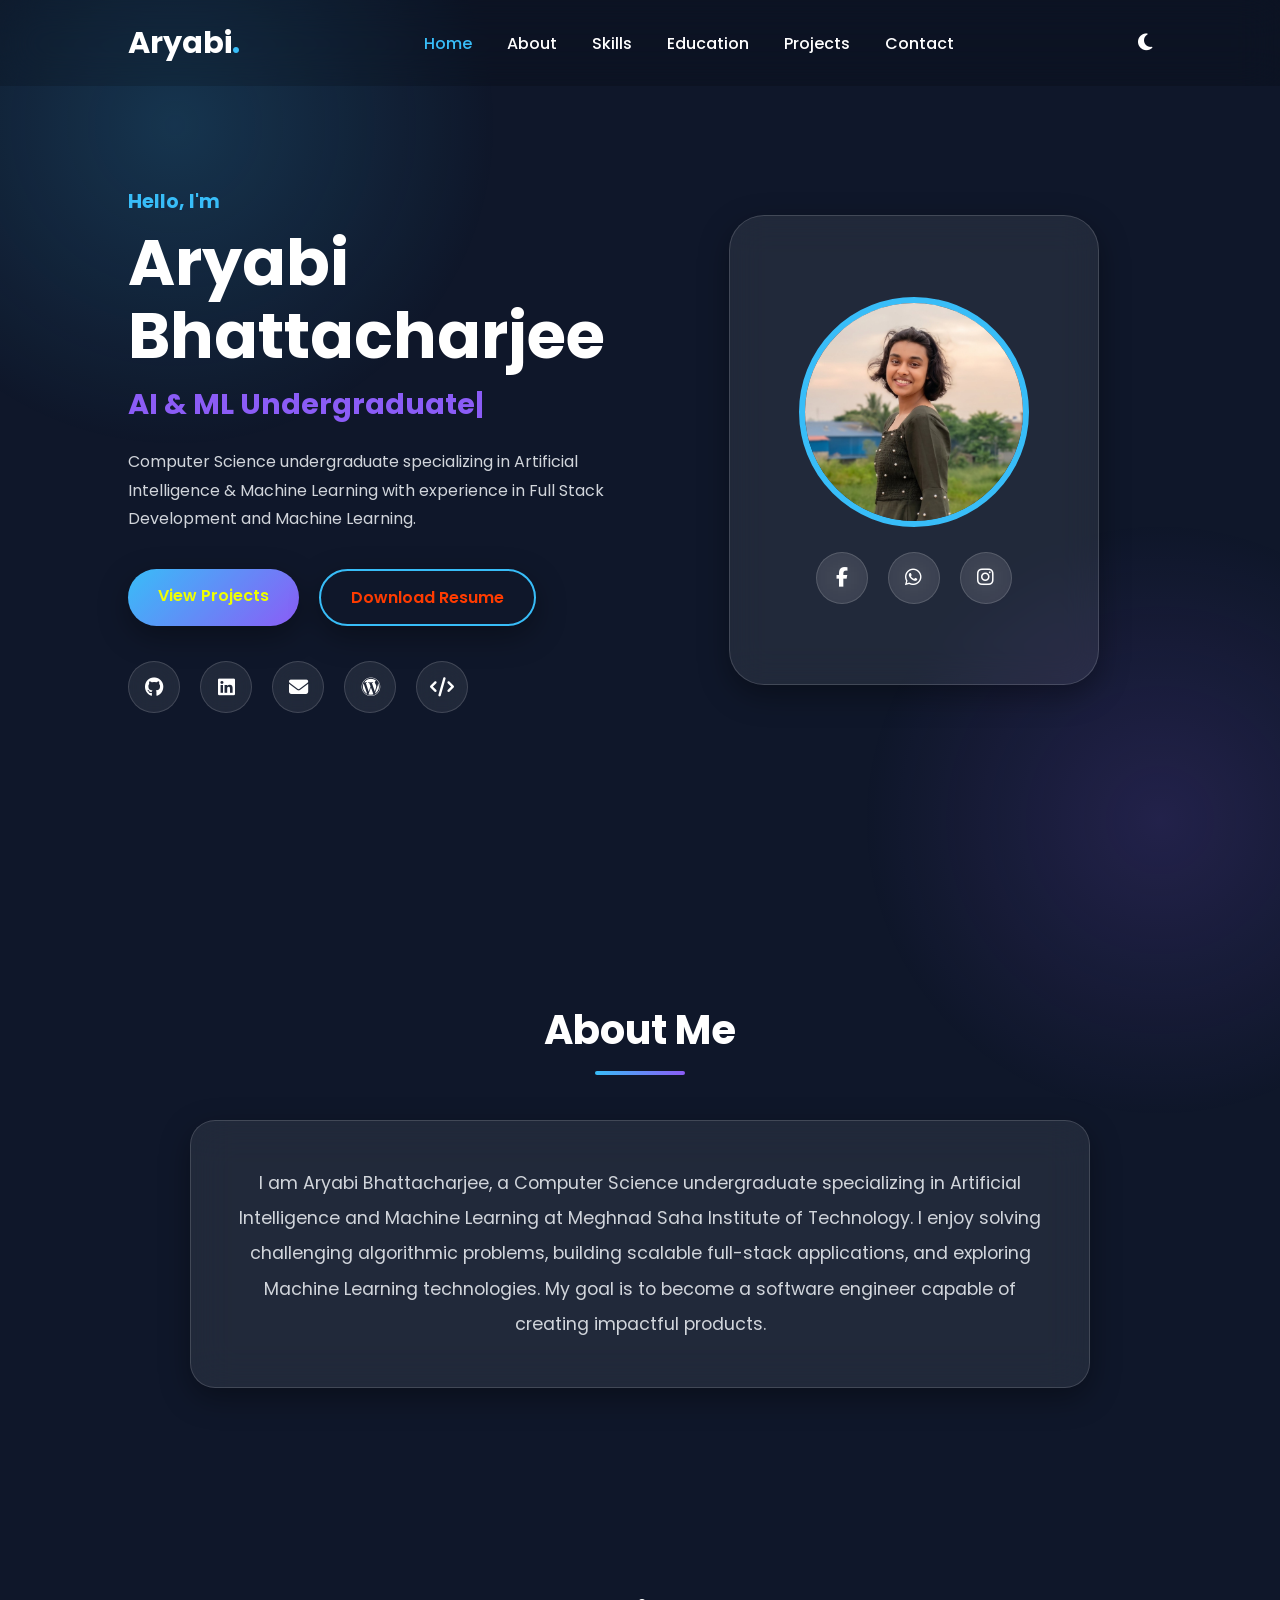
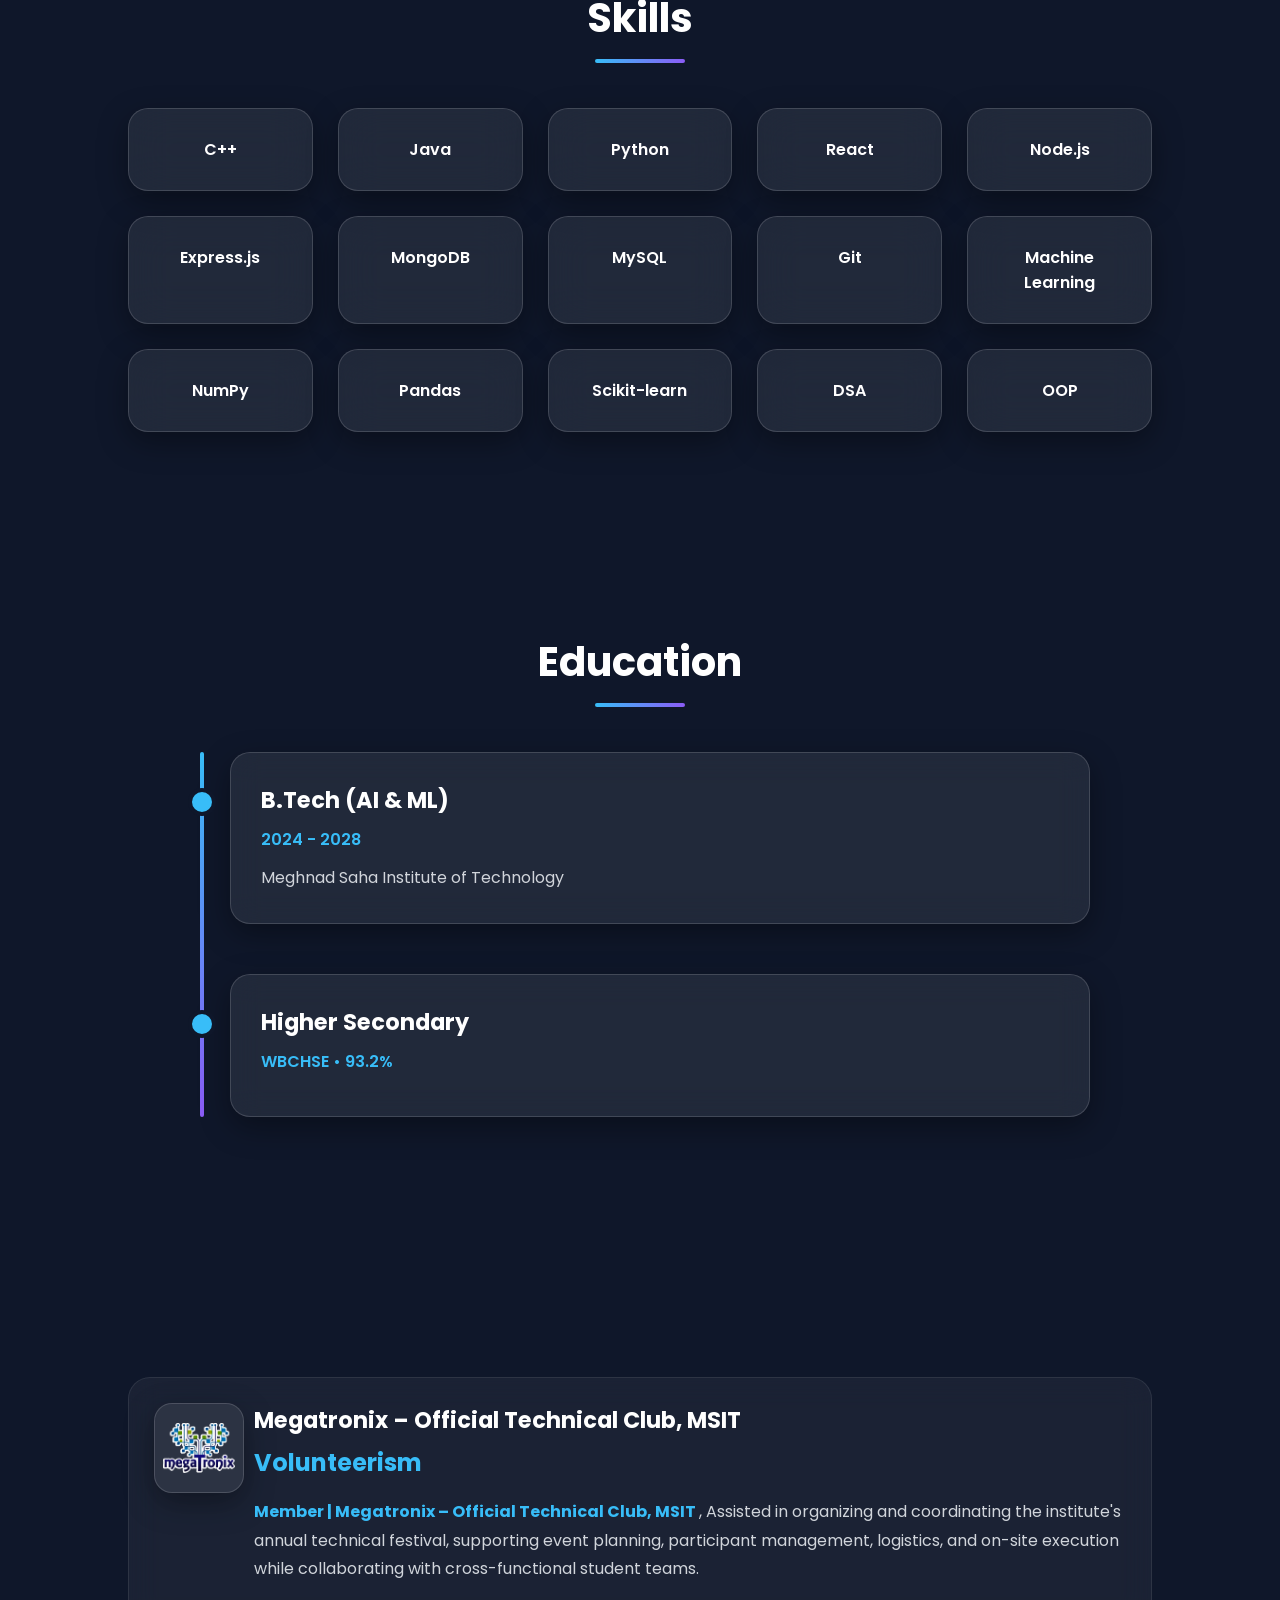
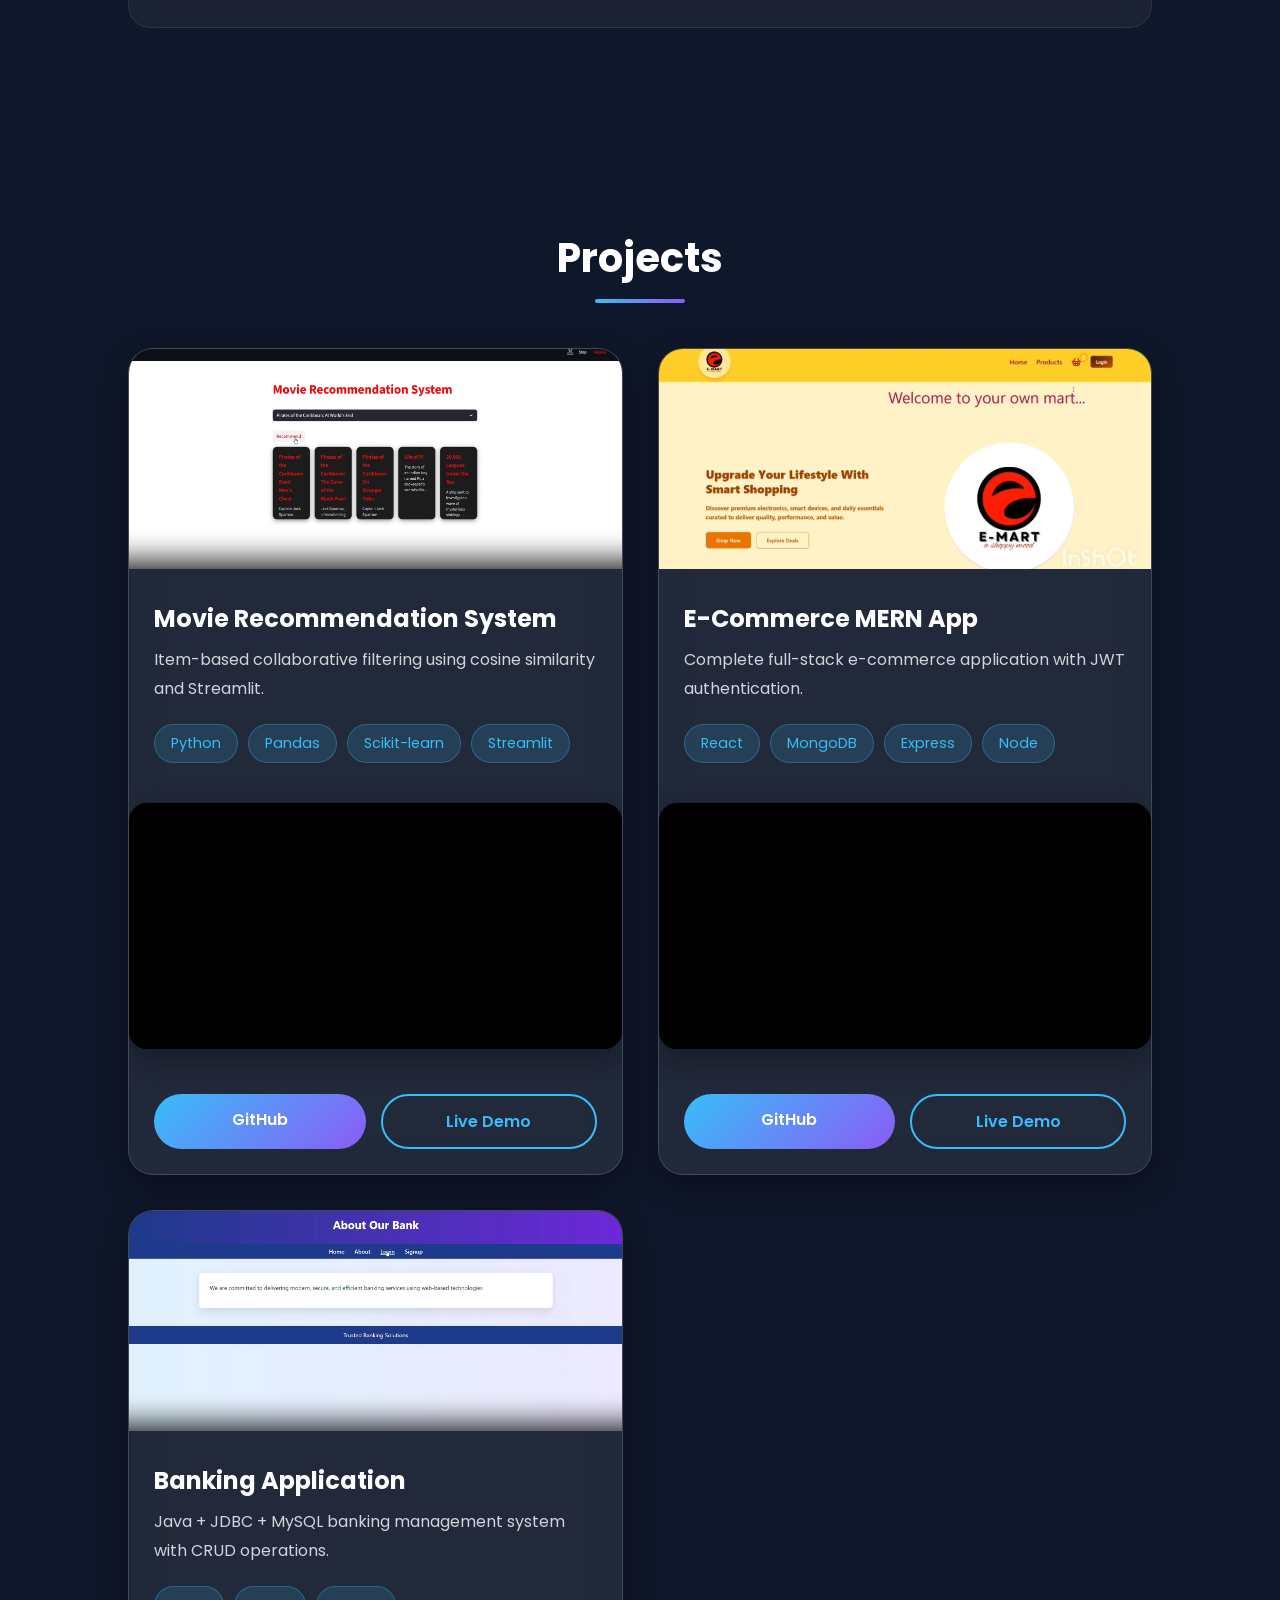
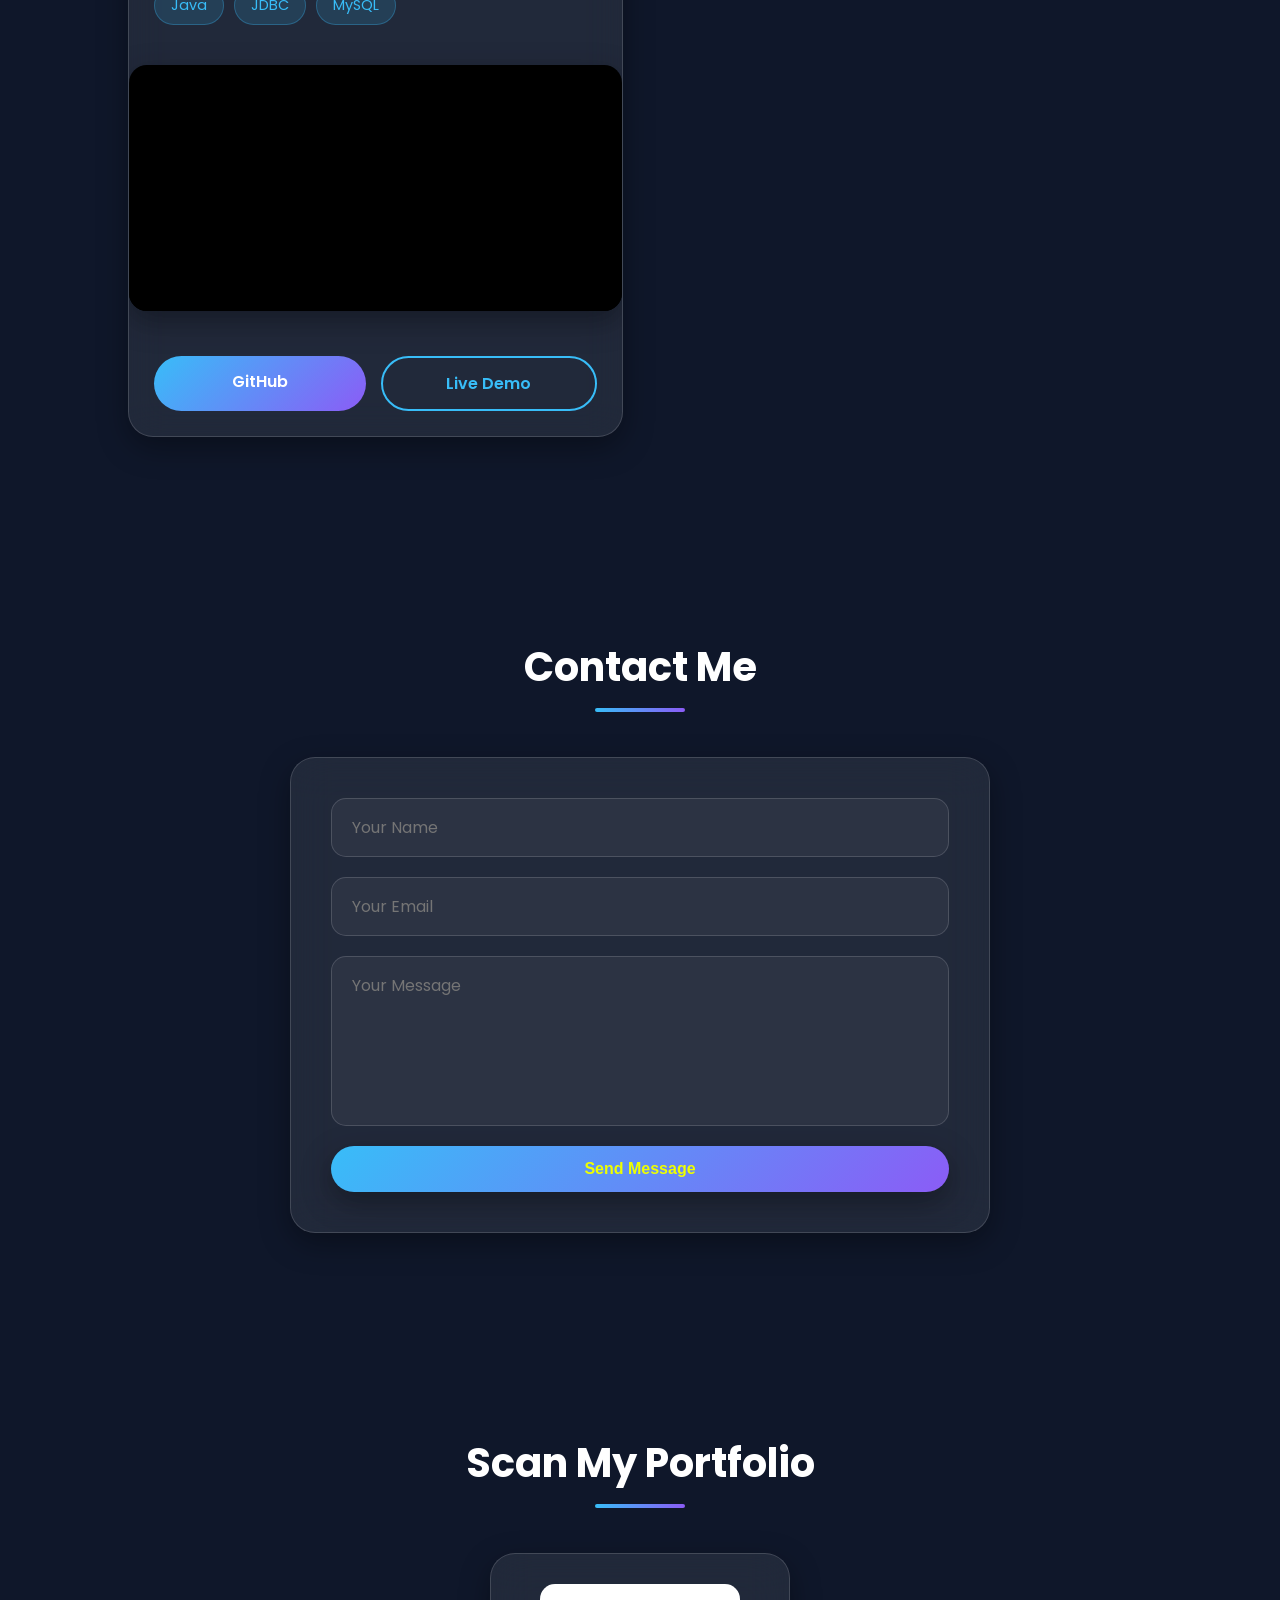
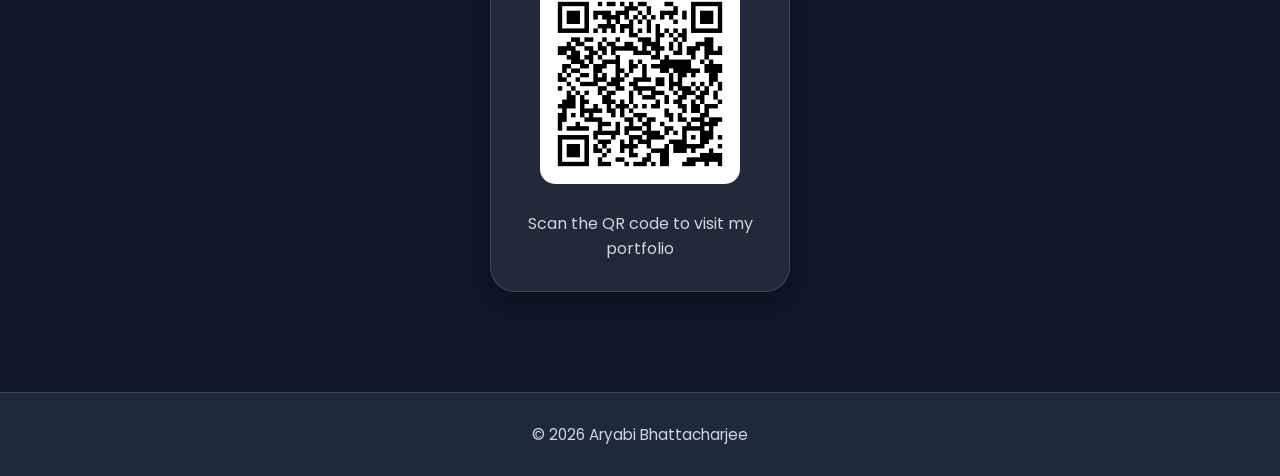
==== Portfolio/index.html @ 21159c6c "updation" ====
<!DOCTYPE html>
<html lang="en">

<head>
    <meta charset="UTF-8">
    <meta name="viewport" content="width=device-width, initial-scale=1.0">
    <title>Aryabi Bhattacharjee | Portfolio</title>

    <!-- CSS -->
    <link rel="stylesheet" href="style.css">

    <!-- Font Awesome -->
    <link rel="stylesheet"
        href="https://cdnjs.cloudflare.com/ajax/libs/font-awesome/6.5.2/css/all.min.css">

    <!-- Google Font -->
    <link href="https://fonts.googleapis.com/css2?family=Poppins:wght@300;400;500;600;700&display=swap"
        rel="stylesheet">
</head>

<body>

    <!-- Scroll Progress -->
    <div id="progress-bar"></div>

    <!-- Scroll To Top -->
    <button id="scrollTop">
        <i class="fa-solid fa-arrow-up"></i>
    </button>

    <!-- ================= NAVBAR ================= -->

    <header>

        <div class="logo">
            Aryabi<span>.</span>
        </div>

        <nav>

            <ul id="menu">

                <li><a href="#home">Home</a></li>

                <li><a href="#about">About</a></li>

                <li><a href="#skills">Skills</a></li>

                <li><a href="#education">Education</a></li>

                <li><a href="#projects">Projects</a></li>

                <li><a href="#contact">Contact</a></li>

            </ul>

        </nav>

        <div class="nav-icons">

            <button id="theme-toggle">
                <i class="fa-solid fa-moon"></i>
            </button>

            <div id="menu-btn">
                <i class="fa-solid fa-bars"></i>
            </div>

        </div>

    </header>

    <!-- ================= HERO ================= -->

    <section class="hero" id="home">

        <div class="hero-left">

            <h3>Hello, I'm</h3>

            <h1>Aryabi Bhattacharjee</h1>

            <h2>
                <span id="typing"></span>
            </h2>

            <p>

                Computer Science undergraduate specializing in
                Artificial Intelligence & Machine Learning with
                experience in Full Stack Development and Machine
                Learning.

            </p>

            <div class="hero-buttons">

                <a href="#projects" class="btn">
                    View Projects
                </a>

                <a href="assets/resume.pdf"
                    class="btn secondary"
                    target="_blank">

                    Download Resume

                </a>

            </div>

            <div class="socials">

                <a href="https://github.com/Aryabi-5002" target="_blank">
                    <i class="fab fa-github"></i>
                </a>

                <a href="https://www.linkedin.com/in/aryabi-bhattacharjee-77b004324/"
                    target="_blank">

                    <i class="fab fa-linkedin"></i>

                </a>

                <a href="mailto:aryabibhattacharjee@gmail.com">

                    <i class="fa-solid fa-envelope"></i>

                </a>
 <a href="https://sobdokolpodroom.wordpress.com/">

                    <i class="fab fa-wordpress"></i>

                </a>
 <a href="https://leetcode.com/u/aryabibhattacharjee1/">

                   <i class="fa-solid fa-code"></i>

                </a>

            </div>

        </div>

        <div class="hero-right">

            <div class="profile-card">

                <img src="assets/profile-placeholder.jpeg"
                    alt="Profile">

                <div class="socials">
                    <a href="https://www.facebook.com/profile.php?id=61581058088003" target="_blank">
    <i class="fa-brands fa-facebook-f"></i>
</a>

<a href="https://wa.me/919332415034" target="_blank">
    <i class="fa-brands fa-whatsapp"></i>
</a>

<a href="https://www.instagram.com/aryabi_512?igsh=MTlxOGluYzAwem1ndw==" target="_blank">
    <i class="fa-brands fa-instagram"></i>
</a></div>

            </div>

        </div>

    </section>

    <!-- ================= ABOUT ================= -->

    <section id="about" class="about">

        <h2 class="section-title">
            About Me
        </h2>

        <div class="about-container">

            <p>

                I am Aryabi Bhattacharjee, a Computer Science
                undergraduate specializing in Artificial Intelligence
                and Machine Learning at Meghnad Saha Institute of
                Technology.

                I enjoy solving challenging algorithmic problems,
                building scalable full-stack applications,
                and exploring Machine Learning technologies.

                My goal is to become a software engineer
                capable of creating impactful products.

            </p>

        </div>

    </section>

    <!-- ================= SKILLS ================= -->

    <section id="skills">

        <h2 class="section-title">
            Skills
        </h2>

        <div class="skills-grid">

            <div class="skill-card">C++</div>

            <div class="skill-card">Java</div>

            <div class="skill-card">Python</div>

            <div class="skill-card">React</div>

            <div class="skill-card">Node.js</div>

            <div class="skill-card">Express.js</div>

            <div class="skill-card">MongoDB</div>

            <div class="skill-card">MySQL</div>

            <div class="skill-card">Git</div>

            <div class="skill-card">Machine Learning</div>

            <div class="skill-card">NumPy</div>

            <div class="skill-card">Pandas</div>

            <div class="skill-card">Scikit-learn</div>

            <div class="skill-card">DSA</div>

            <div class="skill-card">OOP</div>

        </div>

    </section>

    <!-- ================= EDUCATION ================= -->

    <section id="education">

        <h2 class="section-title">
            Education
        </h2>

        <div class="timeline">

            <div class="timeline-item">

                <h3>B.Tech (AI & ML)</h3>

                <span>2024 - 2028</span>

                <p>
                    Meghnad Saha Institute of Technology
                </p>

            </div>

            <div class="timeline-item">

                <h3>Higher Secondary</h3>

                <span>WBCHSE • 93.2%</span>

            </div>
<!-- Volunteer Experience -->

        </div>

    </section>

    
<section id="volunteer" class="volunteer section">

    <div class="container">


        <div class="volunteer-card">

            <div class="volunteer-logo">

                <img src="assets/megaLogo.png"
                     alt="Megatronix Logo">

            </div>

            <div class="volunteer-content">

                <h3>Megatronix – Official Technical Club, MSIT</h3>

                <span class="volunteer-role">

                    <h1>Volunteerism</h1>

                </span>

                <p>

                    <strong>Member | Megatronix – Official Technical Club, MSIT
</strong>, Assisted in organizing and coordinating the institute's annual technical festival, supporting event planning, participant management, logistics, and on-site execution while collaborating with cross-functional student teams.

                </p>

            </div>

        </div>

    </div>

</section>

    <!-- ================= PROJECTS ================= -->

    <section id="projects">

        <h2 class="section-title">
            Projects
        </h2>

        <div class="project-grid">

            <!-- Project 1 -->

            <div class="project-card">

                <img src="assets/project-placeholder-1.png">

                <h3>Movie Recommendation System</h3>

                <p>

                    Item-based collaborative filtering using
                    cosine similarity and Streamlit.

                </p>

                <div class="tech">

                    <span>Python</span>

                    <span>Pandas</span>

                    <span>Scikit-learn</span>

                    <span>Streamlit</span>

                </div>


                    <div class="video-container">
    <video controls preload="metadata" poster="assets/project-placeholder.png">
        <source src="assets\videos\Movie_Recommender.mp4" type="video/mp4">
        Your browser does not support the video tag.
    </video>
</div>

                

                <div class="project-buttons">

                    <a href="https://github.com/Aryabi-5002/Movie_recommendation-">GitHub</a>

                    <a href="https://drive.google.com/file/d/1I____KD906kRI66AQOKppJEFUz4iQSQY/view?usp=sharing">Live Demo</a>

                </div>

            </div>

            <!-- Project 2 -->

            <div class="project-card">

                <img src="assets/project-placeholder-2.png">

                <h3>E-Commerce MERN App</h3>

                <p>

                    Complete full-stack e-commerce application
                    with JWT authentication.

                </p>

                <div class="tech">

                    <span>React</span>

                    <span>MongoDB</span>

                    <span>Express</span>

                    <span>Node</span>

                </div>
 <div class="video-container">
    <video controls preload="metadata" poster="assets/project-placeholder.png">
        <source src="assets\videos\e-mart.mp4" type="video/mp4">
        Your browser does not support the video tag.
    </video>
</div>
                <div class="project-buttons">

                    <a href="https://github.com/Aryabi-5002/E-MART">GitHub</a>

                    <a href="https://drive.google.com/file/d/1Tu6Qx23-g2RvmIAJ4wsaYIQiEh5C4FPp/view">Live Demo</a>

                </div>

            </div>

            <!-- Project 3 -->

            <div class="project-card">

                <img src="assets/project-placeholder-3.png">

                <h3>Banking Application</h3>

                <p>

                    Java + JDBC + MySQL banking management
                    system with CRUD operations.

                </p>

                <div class="tech">

                    <span>Java</span>

                    <span>JDBC</span>

                    <span>MySQL</span>

                </div>
 <div class="video-container">
    <video controls preload="metadata" poster="assets/project-placeholder.png">
        <source src="assets\videos\Banking_website.mp4" type="video/mp4">
        Your browser does not support the video tag.
    </video>
</div>

                <div class="project-buttons">

                    <a href="https://github.com/Aryabi-5002/Dummy_Banking_Website">GitHub</a>

                    <a href="https://drive.google.com/file/d/1zyQPfbp4BsXo8uzVUJZW-REzCnEPWdht/view">Live Demo</a>

                </div>

            </div>

        </div>

    </section>

    <!-- ================= CONTACT ================= -->

    <section id="contact">

        <h2 class="section-title">
            Contact Me
        </h2>

        <form>

            <input type="text" placeholder="Your Name">

            <input type="email" placeholder="Your Email">

            <textarea placeholder="Your Message"></textarea>

            <button type="submit" class="btn">

                Send Message

            </button>

        </form>

    </section>
    <!-- ================= QR CODE ================= -->

<section id="qrcode">

    <h2 class="section-title">
        Scan My Portfolio
    </h2>

    <div class="qr-container">

        <img src="assets/portfolio-qrcode.png"
             alt="Portfolio QR Code">

        <p>
            Scan the QR code to visit my portfolio
        </p>

    </div>

</section>

    <!-- ================= FOOTER ================= -->

    <footer>

        <p>

            © 2026 Aryabi Bhattacharjee

        </p>

    </footer>

    <script src="script.js"></script>

</body>

</html>
---- Portfolio/style.css ----
/* ==========================================
   GOOGLE FONT
========================================== */

@import url('https://fonts.googleapis.com/css2?family=Poppins:wght@300;400;500;600;700;800&display=swap');

/* ==========================================
   CSS VARIABLES
========================================== */

:root {

    --bg-color: #0f172a;
    --secondary-bg: #1e293b;
    --card-bg: rgba(255,255,255,0.08);

    --primary: #38bdf8;
    --secondary: #8b5cf6;

    --white: #ffffff;
    --text: #d1d5db;
    --border: rgba(255,255,255,.15);

    --shadow:
        0 10px 30px rgba(0,0,0,.35);

    --transition: .35s ease;

}

body.light{

    --bg-color:#f8fafc;
    --secondary-bg:#ffffff;
    --card-bg:#ffffff;

    --primary:#2563eb;
    --secondary:#7c3aed;

    --white:#111827;
    --text:#4b5563;

    --border:#e5e7eb;

}

/* ==========================================
   RESET
========================================== */

*{

    margin:0;
    padding:0;
    box-sizing:border-box;

}

html{

    scroll-behavior:smooth;

}

body{

    font-family:'Poppins',sans-serif;

    background:var(--bg-color);

    color:var(--white);

    overflow-x:hidden;

    transition:.4s;

}

/* ==========================================
   BACKGROUND
========================================== */

body::before{

    content:"";

    position:fixed;

    width:650px;
    height:650px;

    background:
    radial-gradient(circle,
    rgba(56,189,248,.18),
    transparent 70%);

    top:-200px;
    left:-150px;

    z-index:-3;

}

body::after{

    content:"";

    position:fixed;

    width:600px;
    height:600px;

    background:
    radial-gradient(circle,
    rgba(139,92,246,.16),
    transparent 70%);

    bottom:-220px;
    right:-180px;

    z-index:-3;

}

/* ==========================================
   SCROLLBAR
========================================== */

::-webkit-scrollbar{

    width:8px;

}

::-webkit-scrollbar-thumb{

    background:var(--primary);

    border-radius:20px;

}

::-webkit-scrollbar-track{

    background:var(--secondary-bg);

}

/* ==========================================
   PROGRESS BAR
========================================== */

#progress-bar{

    position:fixed;

    top:0;
    left:0;

    width:0%;

    height:5px;

    background:
    linear-gradient(
    90deg,
    var(--primary),
    var(--secondary));

    z-index:9999;

}

/* ==========================================
   REUSABLE
========================================== */

section{

    width:100%;

    padding:100px 10%;

}

.section-title{

    text-align:center;

    font-size:2.5rem;

    margin-bottom:60px;

    position:relative;

}

.section-title::after{

    content:"";

    width:90px;
    height:4px;

    border-radius:20px;

    background:linear-gradient(
    90deg,
    var(--primary),
    var(--secondary));

    position:absolute;

    left:50%;
    bottom:-15px;

    transform:translateX(-50%);

}

/* ==========================================
   BUTTONS
========================================== */

.btn{

    display:inline-block;

    padding:14px 30px;

    border-radius:40px;

    text-decoration:none;

    font-weight:600;

    color:hsl(64, 100%, 50%);

    background:
    linear-gradient(
    135deg,
    var(--primary),
    var(--secondary));

    transition:var(--transition);

    box-shadow:var(--shadow);

}

.btn:hover{

    transform:translateY(-5px);

}

.btn.secondary{

    background:transparent;
    color:hsl(14, 100%, 50%);

    border:2px solid var(--primary);

}

/* ==========================================
   HEADER
========================================== */

header{

    position:fixed;

    top:0;
    left:0;

    width:100%;

    padding:20px 10%;

    display:flex;

    justify-content:space-between;

    align-items:center;

    backdrop-filter:blur(20px);

    background:rgba(0,0,0,.15);

    z-index:1000;

}

.logo{

    font-size:1.9rem;

    font-weight:700;

}

.logo span{

    color:var(--primary);

}

nav ul{

    display:flex;

    gap:35px;

    list-style:none;

}

nav ul li a{

    text-decoration:none;

    color:var(--white);

    font-weight:500;

    transition:.3s;

}

nav ul li a:hover{

    color:var(--primary);

}

.nav-icons{

    display:flex;

    align-items:center;

    gap:20px;

}

#theme-toggle{

    background:none;

    border:none;

    color:var(--white);

    font-size:1.2rem;

    cursor:pointer;

}

#menu-btn{

    display:none;

    font-size:1.5rem;

    cursor:pointer;

}

/* ==========================================
   HERO
========================================== */

.hero{

    min-height:100vh;

    display:grid;

    grid-template-columns:1fr 1fr;

    align-items:center;

    gap:70px;

}

.hero-left h3{

    color:var(--primary);

    font-size:1.2rem;

    margin-bottom:10px;

}

.hero-left h1{

    font-size:4rem;

    line-height:1.15;

    margin-bottom:10px;

}

.hero-left h2{

    font-size:1.8rem;

    color:var(--secondary);

    min-height:45px;

    margin-bottom:20px;

}

.hero-left p{

    color:var(--text);

    line-height:1.8;

    max-width:600px;

    margin-bottom:35px;

}

/* ==========================================
   HERO BUTTONS
========================================== */

.hero-buttons{

    display:flex;

    gap:20px;

    flex-wrap:wrap;

    margin-bottom:35px;

}

/* ==========================================
   SOCIAL ICONS
========================================== */

.socials{

    display:flex;

    gap:20px;

}

.socials a{

    width:52px;
    height:52px;

    border-radius:50%;

    display:flex;

    justify-content:center;

    align-items:center;

    text-decoration:none;

    color:var(--white);

    background:var(--card-bg);

    border:1px solid var(--border);

    transition:var(--transition);

    backdrop-filter:blur(15px);

    font-size:1.2rem;

}

.socials a:hover{

    transform:translateY(-8px);

    background:linear-gradient(
    135deg,
    var(--primary),
    var(--secondary));

}

/* ==========================================
   PROFILE CARD
========================================== */

.hero-right{

    display:flex;

    justify-content:center;

}

.profile-card{

    width:370px;

    height:470px;

    border-radius:35px;

    background:var(--card-bg);

    border:1px solid var(--border);

    backdrop-filter:blur(18px);

    box-shadow:var(--shadow);

    display:flex;

    flex-direction:column;

    justify-content:center;

    align-items:center;

    transition:.4s;

}

.profile-card:hover{

    transform:translateY(-10px);

}

.profile-card img{

    width:230px;

    height:230px;

    object-fit:cover;

    border-radius:50%;

    border:6px solid var(--primary);

    margin-bottom:25px;

}

.profile-card p{

    color:var(--text);

    font-size:1rem;

    letter-spacing:2px;

}

/* ==========================================
   TYPING CURSOR
========================================== */

#typing::after{

    content:"|";

    animation:blink .7s infinite;

}

@keyframes blink{

    50%{

        opacity:0;

    }

}
/* ==========================================
   ABOUT SECTION
========================================== */

.about-container{

    max-width:900px;

    margin:auto;

    text-align:center;

    padding:45px;

    border-radius:25px;

    background:var(--card-bg);

    border:1px solid var(--border);

    backdrop-filter:blur(20px);

    box-shadow:var(--shadow);

}

.about-container p{

    font-size:1.1rem;

    line-height:2;

    color:var(--text);

}

/* ==========================================
   SKILLS SECTION
========================================== */

.skills-grid{

    display:grid;

    grid-template-columns:repeat(auto-fit,minmax(170px,1fr));

    gap:25px;

}

.skill-card{

    padding:28px 20px;

    text-align:center;

    border-radius:20px;

    background:var(--card-bg);

    border:1px solid var(--border);

    backdrop-filter:blur(20px);

    box-shadow:var(--shadow);

    font-weight:600;

    cursor:pointer;

    transition:.35s;

    position:relative;

    overflow:hidden;

}

.skill-card::before{

    content:"";

    position:absolute;

    left:-100%;

    top:0;

    width:100%;

    height:100%;

    background:
    linear-gradient(
    90deg,
    transparent,
    rgba(255,255,255,.15),
    transparent);

    transition:.6s;

}

.skill-card:hover::before{

    left:100%;

}

.skill-card:hover{

    transform:translateY(-10px);

    border-color:var(--primary);

    color:var(--primary);

}

/* ==========================================
   EDUCATION SECTION
========================================== */

.timeline{

    max-width:900px;

    margin:auto;

    position:relative;

    padding-left:40px;

}

.timeline::before{

    content:"";

    position:absolute;

    left:10px;

    top:0;

    width:4px;

    height:100%;

    background:
    linear-gradient(
    var(--primary),
    var(--secondary));

    border-radius:20px;

}

.timeline-item{

    position:relative;

    margin-bottom:50px;

    padding:30px;

    background:var(--card-bg);

    border:1px solid var(--border);

    backdrop-filter:blur(15px);

    border-radius:20px;

    box-shadow:var(--shadow);

    transition:.35s;

}

.timeline-item:hover{

    transform:translateX(10px);

}

.timeline-item::before{

    content:"";

    position:absolute;

    left:-43px;

    top:35px;

    width:20px;

    height:20px;

    border-radius:50%;

    background:var(--primary);

    border:4px solid var(--bg-color);

}

.timeline-item h3{

    font-size:1.4rem;

    margin-bottom:10px;

}

.timeline-item span{

    display:inline-block;

    color:var(--primary);

    margin-bottom:12px;

    font-weight:600;

}

.timeline-item p{

    color:var(--text);

    line-height:1.8;

}

/* ==========================================
   PROJECT SECTION
========================================== */

.project-grid{

    display:grid;

    grid-template-columns:
    repeat(auto-fit,minmax(330px,1fr));

    gap:35px;

}

.project-card{

    background:var(--card-bg);

    border-radius:25px;

    overflow:hidden;

    border:1px solid var(--border);

    backdrop-filter:blur(18px);

    box-shadow:var(--shadow);

    transition:.4s;

}

.project-card:hover{

    transform:translateY(-12px);

}

.project-card img{

    width:100%;

    height:220px;

    object-fit:cover;

}

.project-card h3{

    padding:25px 25px 10px;

    font-size:1.5rem;

}

.project-card p{

    padding:0 25px;

    color:var(--text);

    line-height:1.8;

}

/* ==========================================
   TECH STACK TAGS
========================================== */

.tech{

    display:flex;

    flex-wrap:wrap;

    gap:10px;

    padding:20px 25px;

}

.tech span{

    padding:8px 16px;

    border-radius:50px;

    font-size:.9rem;

    background:
    rgba(56,189,248,.15);

    color:var(--primary);

    border:1px solid rgba(56,189,248,.3);

}

/* ==========================================
   DEMO VIDEO PLACEHOLDER
========================================== */

.video-placeholder{

    margin:0 25px;

    height:200px;

    border-radius:18px;

    border:2px dashed var(--primary);

    display:flex;

    justify-content:center;

    align-items:center;

    text-align:center;

    color:var(--text);

    font-size:1rem;

    background:
    rgba(255,255,255,.03);

    transition:.35s;

}

.video-placeholder:hover{

    background:
    rgba(56,189,248,.08);

    border-color:var(--secondary);

}

/* ==========================================
   PROJECT BUTTONS
========================================== */

.project-buttons{

    display:flex;

    justify-content:space-between;

    gap:15px;

    padding:25px;

}

.project-buttons a{

    flex:1;

    text-align:center;

    text-decoration:none;

    padding:13px;

    border-radius:50px;

    font-weight:600;

    transition:.35s;

}

.project-buttons a:first-child{

    background:
    linear-gradient(
    135deg,
    var(--primary),
    var(--secondary));

    color:#fff;

}

.project-buttons a:last-child{

    border:2px solid var(--primary);

    color:var(--primary);

}

.project-buttons a:hover{

    transform:translateY(-5px);

}

/* ==========================================
   PROJECT IMAGE HOVER
========================================== */

.project-card{

    position:relative;

}

.project-card img{

    transition:.5s;

}

.project-card:hover img{

    transform:scale(1.05);

}

/* ==========================================
   CARD GLOW EFFECT
========================================== */

.project-card::before,
.skill-card::after{

    content:"";

    position:absolute;

    inset:0;

    border-radius:inherit;

    opacity:0;

    transition:.4s;

    pointer-events:none;

    box-shadow:
    0 0 40px rgba(56,189,248,.18);

}

.project-card:hover::before,
.skill-card:hover::after{

    opacity:1;

}
/* ==========================================
   CONTACT SECTION
========================================== */

#contact form{

    max-width:700px;

    margin:auto;

    display:flex;

    flex-direction:column;

    gap:20px;

    padding:40px;

    background:var(--card-bg);

    border:1px solid var(--border);

    border-radius:25px;

    backdrop-filter:blur(20px);

    box-shadow:var(--shadow);

}


#contact input,
#contact textarea{

    width:100%;

    padding:16px 20px;

    border-radius:15px;

    border:1px solid var(--border);

    outline:none;

    background:
    rgba(255,255,255,.05);

    color:var(--white);

    font-family:'Poppins',sans-serif;

    font-size:1rem;

    transition:.3s;

}


#contact input:focus,
#contact textarea:focus{

    border-color:var(--primary);

    box-shadow:
    0 0 15px rgba(56,189,248,.3);

}


#contact textarea{

    height:170px;

    resize:none;

}


#contact button{

    border:none;

    cursor:pointer;

    font-size:1rem;

}



/* ==========================================
   FOOTER
========================================== */


footer{

    padding:30px 10%;

    text-align:center;

    background:var(--secondary-bg);

    color:var(--text);

    border-top:1px solid var(--border);

}


footer p{

    font-size:.95rem;

}



/* ==========================================
   SCROLL TO TOP BUTTON
========================================== */


#scrollTop{

    position:fixed;

    bottom:30px;

    right: 30px;

    width:50px;

    height:50px;

    border-radius:50%;
    display: flex;
    justify-content: center;
    align-items: center;

    

    border:none;

    background:
    linear-gradient(
    135deg,
    var(--primary),
    var(--secondary));

    color:white;

    cursor:pointer;

    font-size:1.2rem;

    display:none;

    z-index:555;

    transition:.35s;

}


#scrollTop:hover{

    transform:translateY(-8px);

}



/* ==========================================
   REVEAL ANIMATION
========================================== */


.reveal{

    opacity:0;

    transform:translateY(50px);

    transition:1s ease;

}


.reveal.active{

    opacity:1;

    transform:translateY(0);

}



/* ==========================================
   FLOATING PROFILE ANIMATION
========================================== */


.profile-card{

    animation:
    floating 4s ease-in-out infinite;

}


@keyframes floating{


    0%{

        transform:translateY(0);

    }


    50%{

        transform:translateY(-15px);

    }


    100%{

        transform:translateY(0);

    }

}



/* ==========================================
   BUTTON ANIMATION
========================================== */


.btn{

    position:relative;

    overflow:hidden;

}


.btn::before{

    content:"";

    position:absolute;

    top:0;

    left:-100%;

    width:100%;

    height:100%;

    background:
    linear-gradient(
    120deg,
    transparent,
    rgba(255,255,255,.35),
    transparent);

    transition:.5s;

}


.btn:hover::before{

    left:100%;

}



/* ==========================================
   MOBILE NAVIGATION
========================================== */


@media(max-width:900px){


    header{

        padding:20px 6%;

    }


    nav ul{


        position:absolute;

        top:80px;

        left:0;

        width:100%;

        background:var(--bg-color);

        flex-direction:column;

        align-items:center;

        padding:30px;

        gap:25px;

        transform:translateY(-200%);

        transition:.4s;

        border-bottom:1px solid var(--border);

    }


    nav ul.active{

        transform:translateY(0);

    }


    #menu-btn{

        display:block;

    }



    .hero{


        grid-template-columns:1fr;

        text-align:center;

        padding-top:140px;

    }


    .hero-left h1{

        font-size:3rem;

    }


    .hero-left p{

        margin:auto;

        margin-bottom:30px;

    }


    .hero-buttons{

        justify-content:center;

    }


    .socials{

        justify-content:center;

    }


    .hero-right{

        margin-top:30px;

    }


    .profile-card{

        width:320px;

        height:420px;

    }


}



/* ==========================================
   SMALL MOBILE DEVICES
========================================== */


@media(max-width:600px){


    section{

        padding:80px 6%;

    }


    .section-title{

        font-size:2rem;

    }


    .logo{

        font-size:1.5rem;

    }


    .hero-left h1{

        font-size:2.4rem;

    }


    .hero-left h2{

        font-size:1.3rem;

    }


    .btn{

        width:100%;

        text-align:center;

    }


    .hero-buttons{

        flex-direction:column;

    }


    .profile-card{

        width:280px;

        height:380px;

    }


    .profile-card img{

        width:180px;

        height:180px;

    }


    .skills-grid{

        grid-template-columns:1fr;

    }


    .project-grid{

        grid-template-columns:1fr;

    }


    .project-buttons{

        flex-direction:column;

    }


    .timeline{

        padding-left:30px;

    }


    #scrollTop{

        right:20px;

        bottom:20px;

    }

}



/* ==========================================
   LIGHT MODE FIXES
========================================== */


body.light header{

    background:
    rgba(255,255,255,.7);

}


body.light .skill-card,
body.light .project-card,
body.light .timeline-item,
body.light .about-container,
body.light #contact form{

    box-shadow:
    0 10px 30px rgba(0,0,0,.08);

}


body.light input,
body.light textarea{

    background:#f8fafc;

    color:#111827;

}



/* ==========================================
   SELECTION COLOR
========================================== */


::selection{

    background:var(--primary);

    color:white;

}



/* ==========================================
   LOADING SMOOTHNESS
========================================== */


img{

    user-select:none;

}


a{

    -webkit-tap-highlight-color:transparent;

}
/* ==========================================
   QR CODE SECTION
========================================== */

.qr-container{

    width:300px;

    margin:auto;

    padding:30px;

    text-align:center;

    background:var(--card-bg);

    border:1px solid var(--border);

    border-radius:25px;

    backdrop-filter:blur(20px);

    box-shadow:var(--shadow);

}


.qr-container img{

    width:200px;

    height:200px;

    border-radius:15px;

    margin-bottom:20px;

}


.qr-container p{

    color:var(--text);

    font-size:1rem;

}
.video-container{
    width:100%;
    margin:20px 0;
}

.video-container video{
    width:100%;
    border-radius:18px;
    display:block;
    box-shadow:var(--shadow);
    background:#000;
}


/* ==========================================
   END OF CSS
========================================== */
/*=========================
Volunteer Section
=========================*/

.volunteer-card{

    display:flex;

    align-items:flex-start;

    gap:10px;

    margin-top:10px;

    padding:25px;

    background:rgba(255,255,255,.05);

    border:1px solid rgba(255,255,255,.08);

    backdrop-filter:blur(15px);

    border-radius:22px;

    transition:.35s;

}

.volunteer-card:hover{

    transform:translateY(-8px);

    box-shadow:0 15px 35px rgba(0,0,0,.25);

}

.volunteer-logo{

    width:90px;
    height:90px;
    min-width:90px;

    display:flex;
    justify-content:center;
    align-items:center;

    border-radius:18px;

    background:var(--card-bg);

    border:1px solid var(--border);

    box-shadow:var(--shadow);

    transition:var(--transition);

    overflow:hidden;

}
.volunteer-logo img{

    width:72px;
    height:72px;

    object-fit:contain;

    transition:var(--transition);

}
.volunteer-card:hover .volunteer-logo{

    transform:scale(1.05);

}
.volunteer-content h3{

    color:var(--white);

    margin-bottom:8px;

    font-size:1.4rem;

    font-weight:700;

}
.volunteer-role{

    display:inline-block;

    color:var(--primary);

    font-weight:600;

    margin-bottom:18px;

}

.volunteer-content p{

    color:var(--text);

    line-height:1.8;

    margin-bottom:18px;

}
.volunteer-content ul{

    padding-left:50px;

}

.volunteer-content li{

    color:#272323;

    margin-bottom:12px;

    line-height:1.7;

}
.volunteer-content strong{

    color:var(--primary);

    font-weight:700;

}
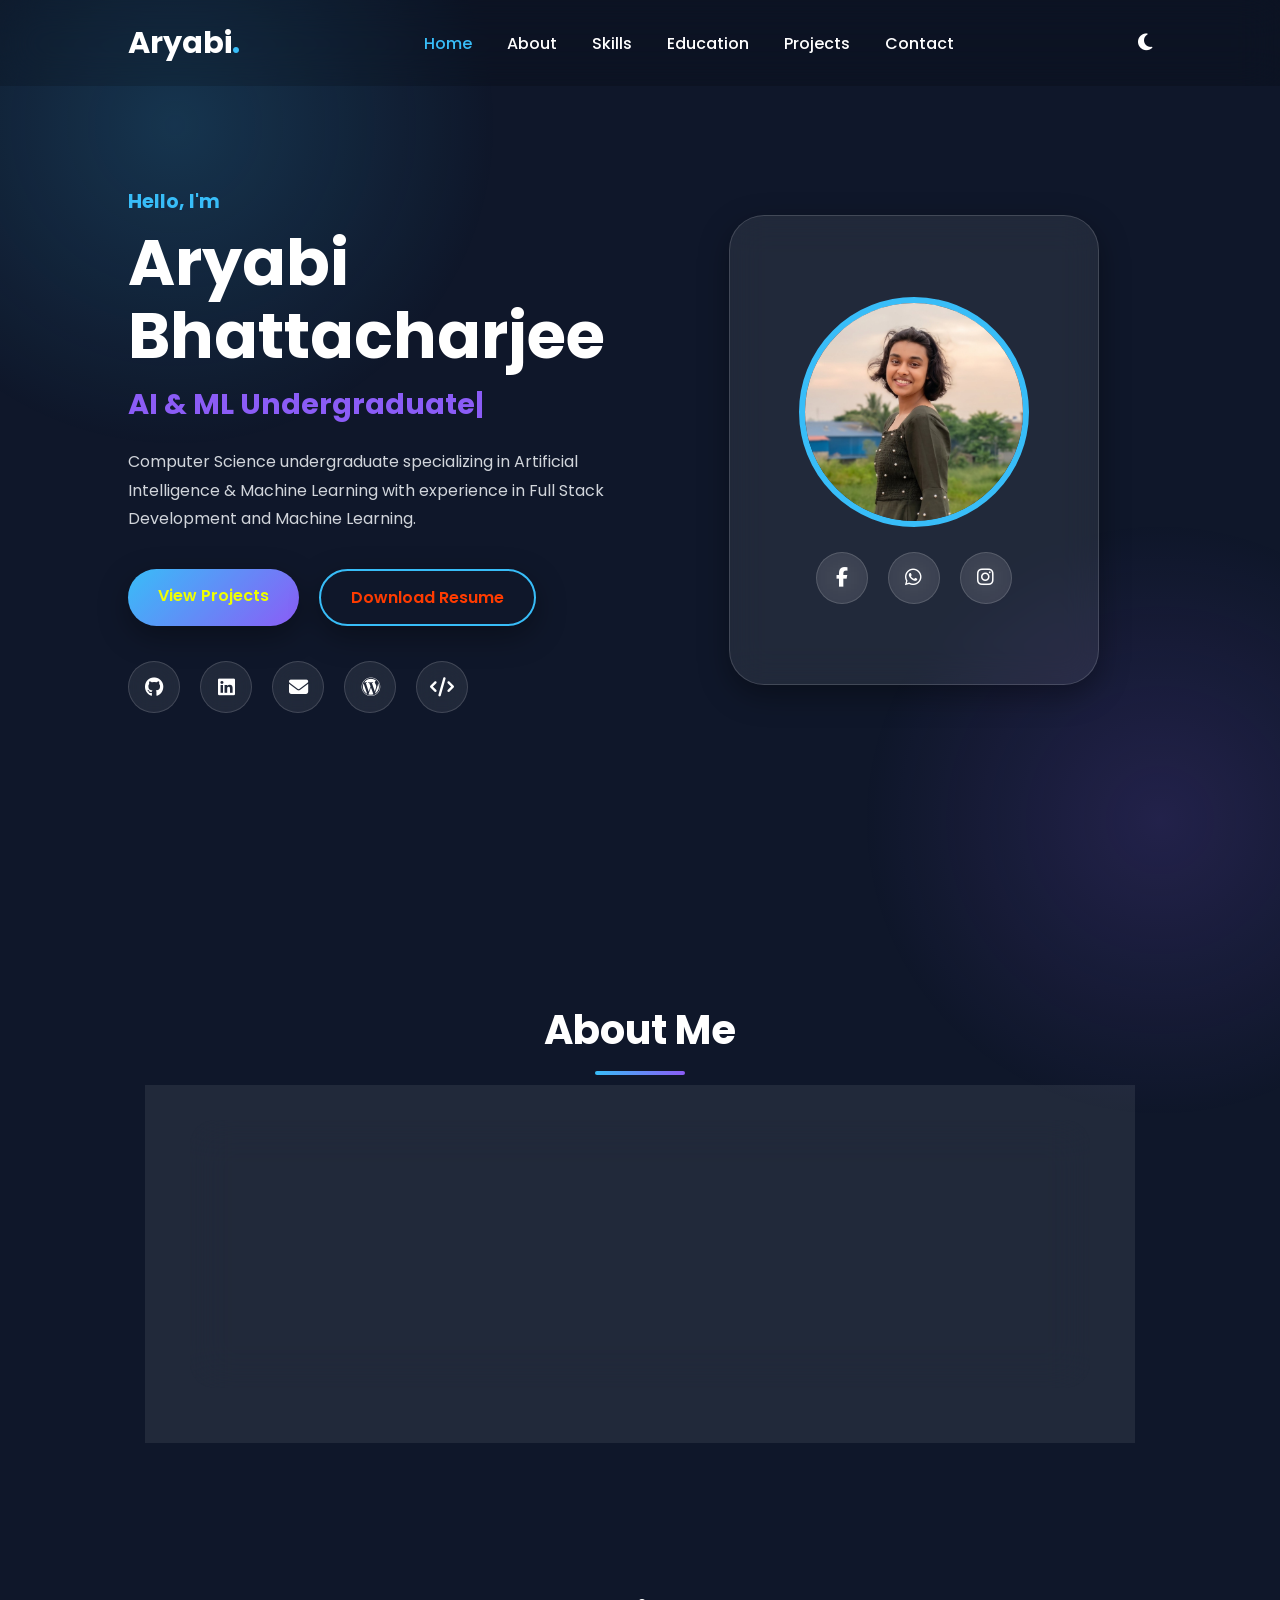
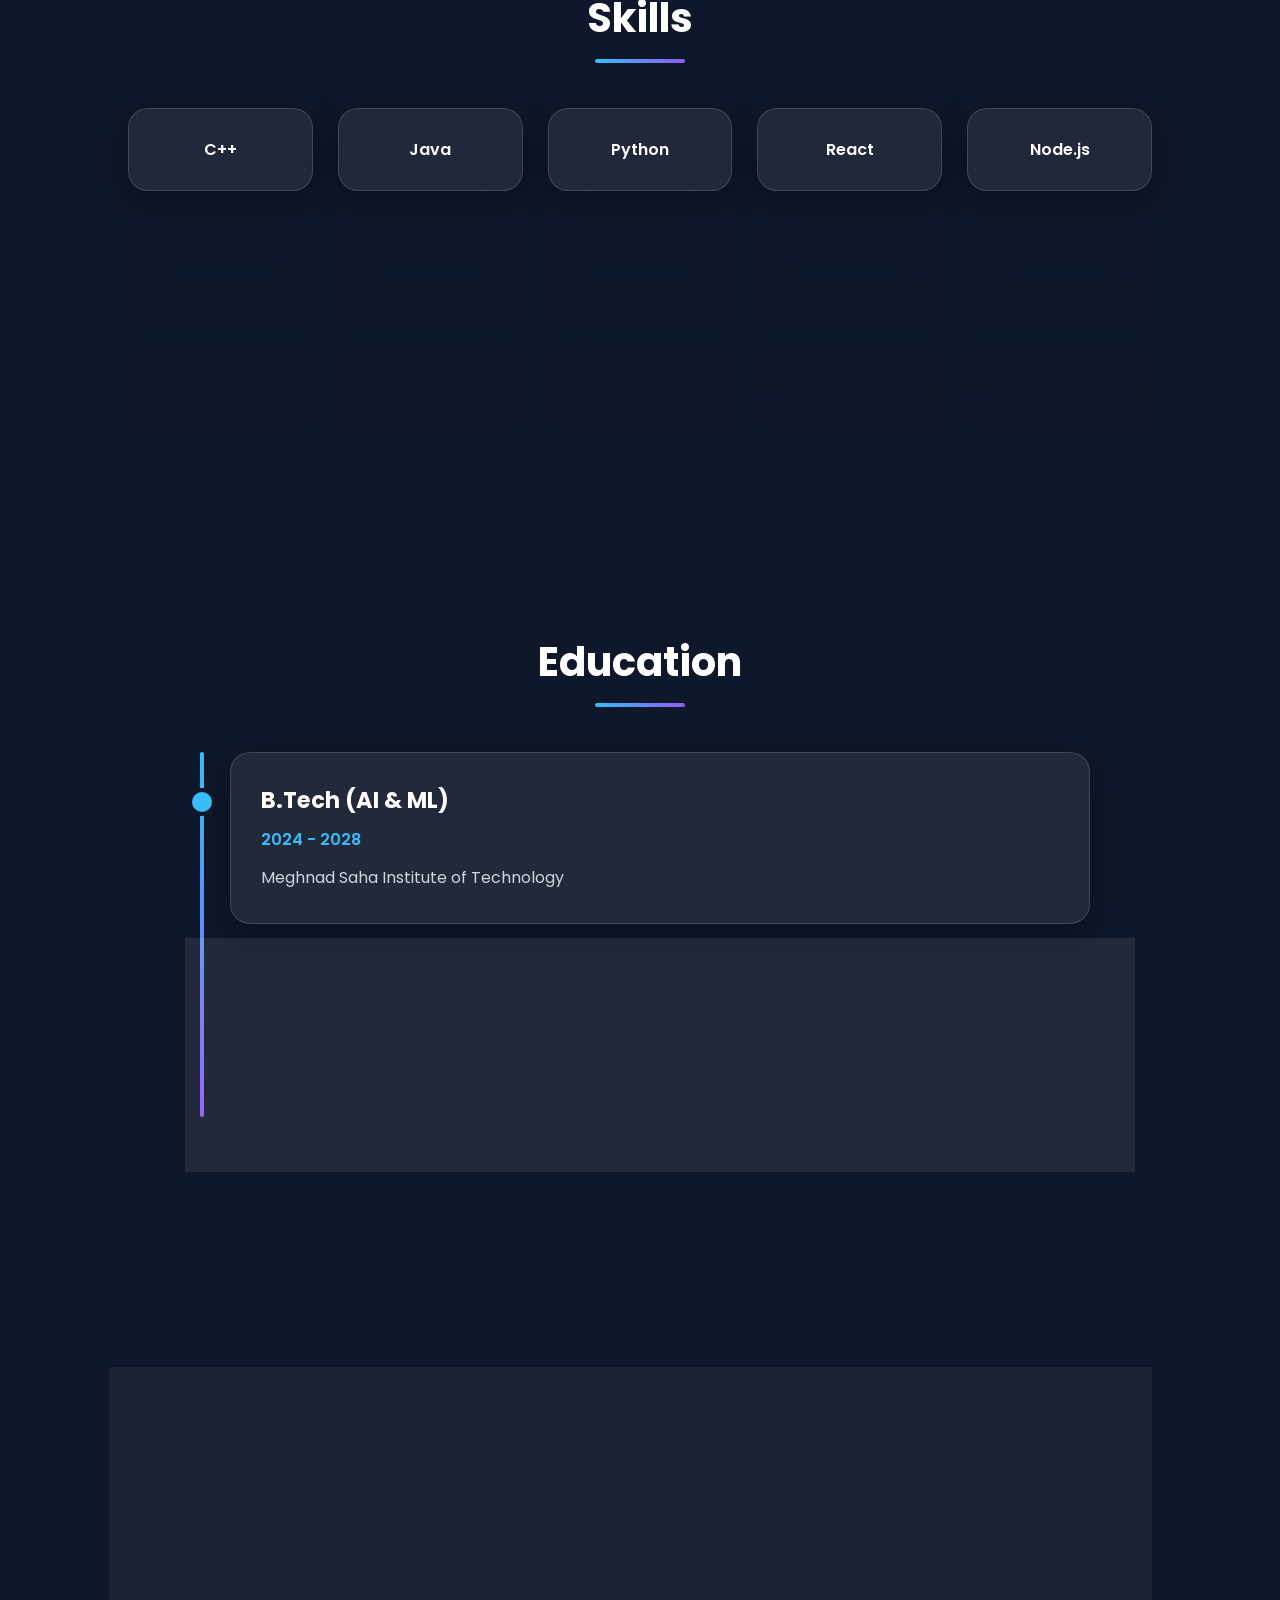
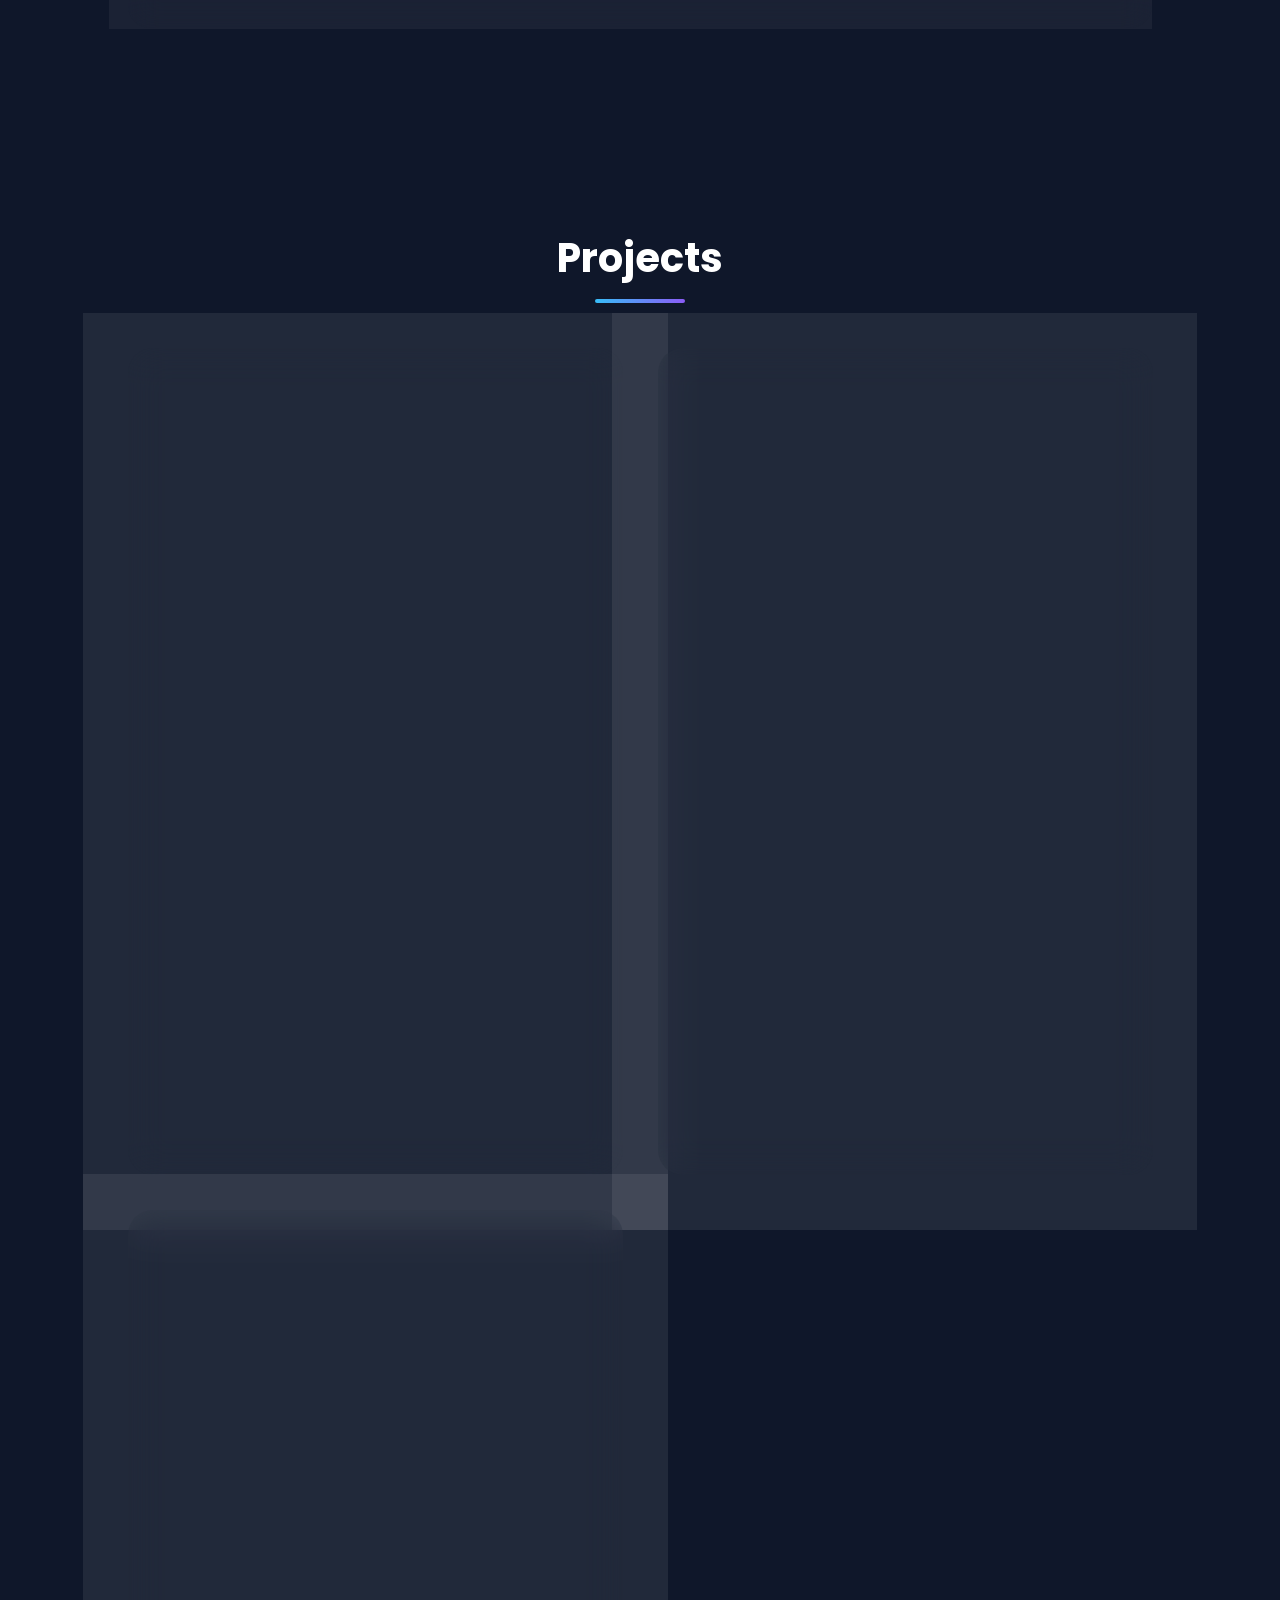
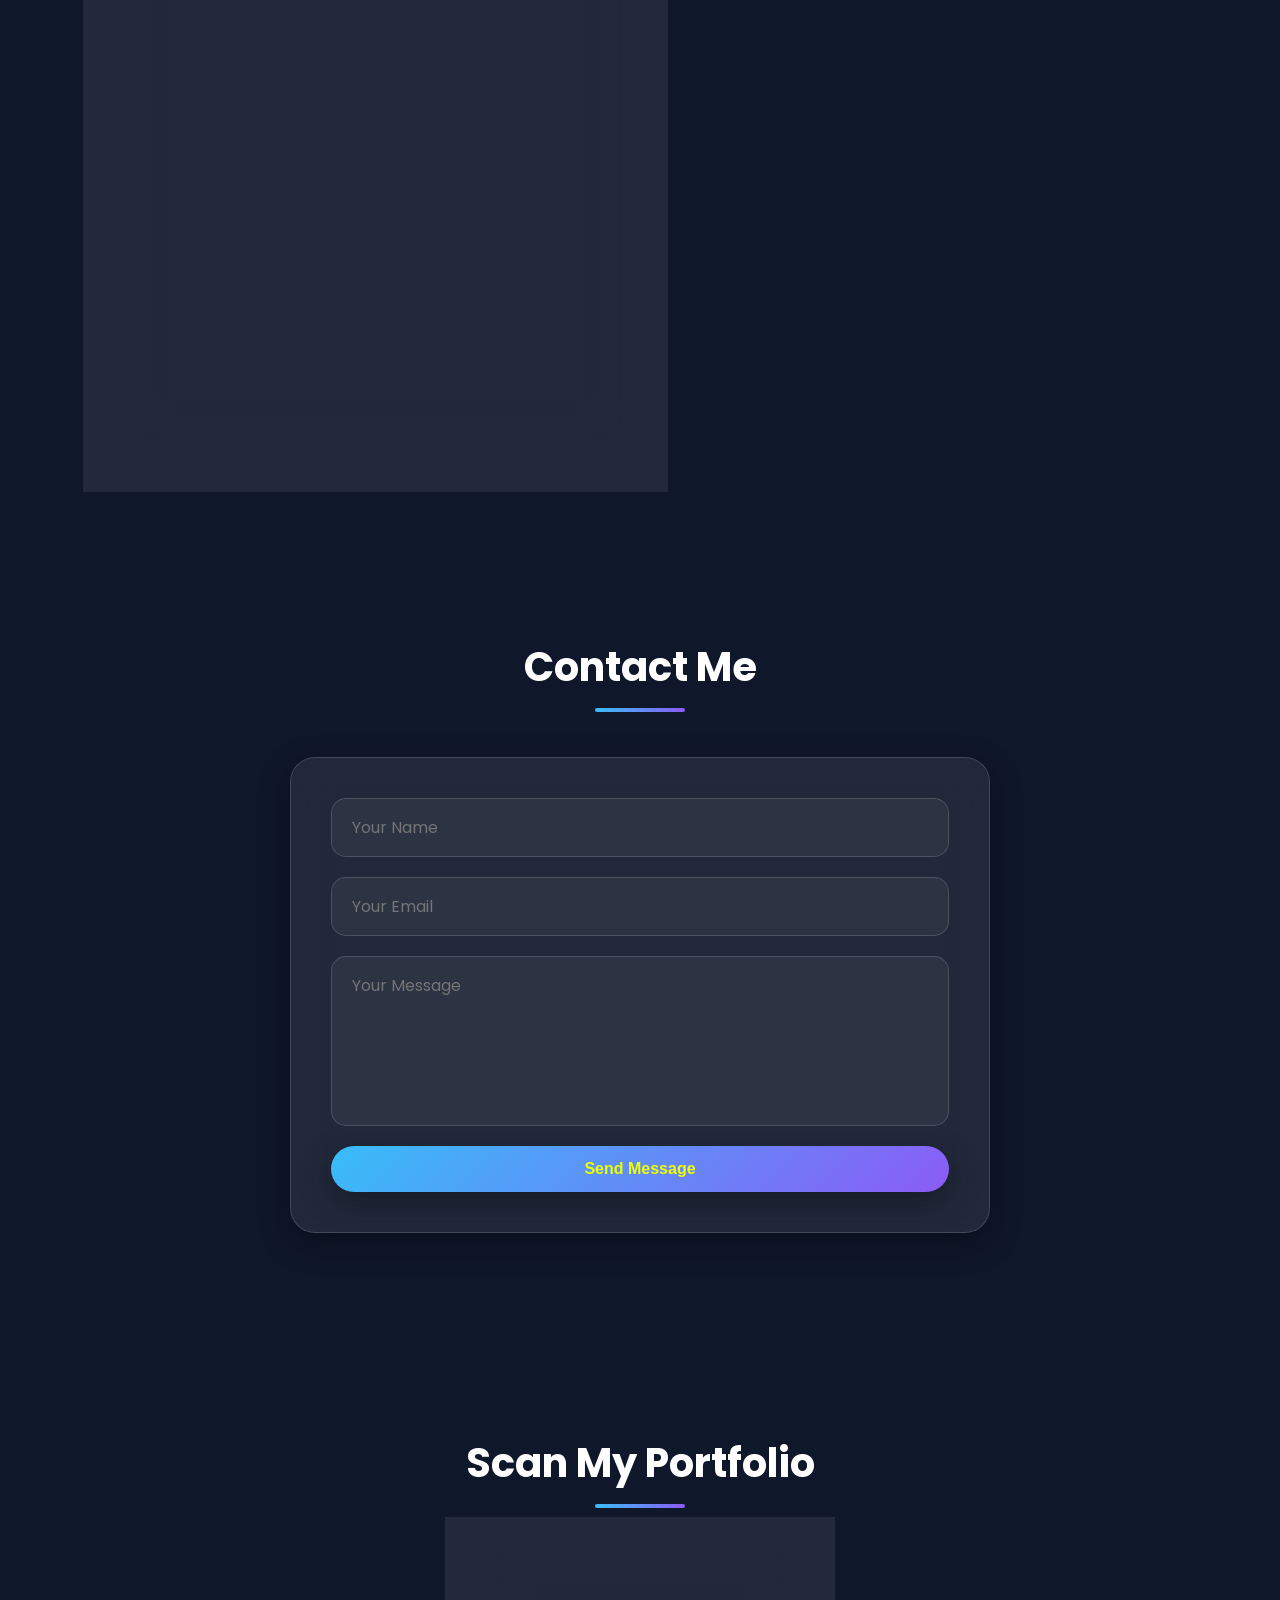
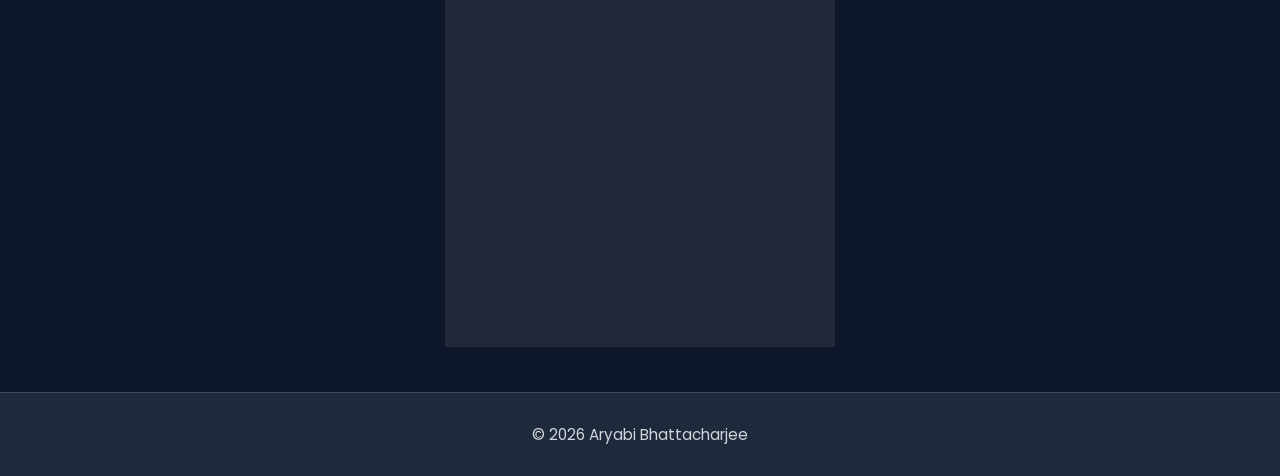
==== commit a38c2982: "modified" ====
--- a/Portfolio/index.html
+++ b/Portfolio/index.html
@@ -127,7 +127,7 @@
                     <i class="fa-solid fa-envelope"></i>
 
                 </a>
- <a href="https://sobdokolpodroom.wordpress.com/">
+ <a href="https://thisisthetimedotcom.wordpress.com/">
 
                     <i class="fab fa-wordpress"></i>
 
@@ -462,30 +462,39 @@
     </section>
 
     <!-- ================= CONTACT ================= -->
-
-    <section id="contact">
-
-        <h2 class="section-title">
-            Contact Me
-        </h2>
-
-        <form>
-
-            <input type="text" placeholder="Your Name">
-
-            <input type="email" placeholder="Your Email">
-
-            <textarea placeholder="Your Message"></textarea>
-
-            <button type="submit" class="btn">
-
-                Send Message
-
-            </button>
-
-        </form>
-
-    </section>
+<section id="contact">
+
+    <h2 class="section-title">Contact Me</h2>
+
+    <form id="contact-form"
+          action="https://script.google.com/macros/s/AKfycbzfAVWGFNP1WomgR8RKgCOwDsZ1jqYuQHuM21phAiJhwMVkBZgdHVK-XRzDULg0EY4/exec"
+          method="POST"
+          target="hidden_iframe">
+
+        <input type="text"
+               name="name"
+               placeholder="Your Name"
+               required>
+
+        <input type="email"
+               name="email"
+               placeholder="Your Email"
+               required>
+
+        <textarea
+            name="message"
+            placeholder="Your Message"
+            required></textarea>
+
+        <button type="submit" class="btn">Send Message</button>
+
+    </form>
+
+    <iframe
+        name="hidden_iframe"
+        style="display:none;"></iframe>
+
+</section>
     <!-- ================= QR CODE ================= -->
 
 <section id="qrcode">
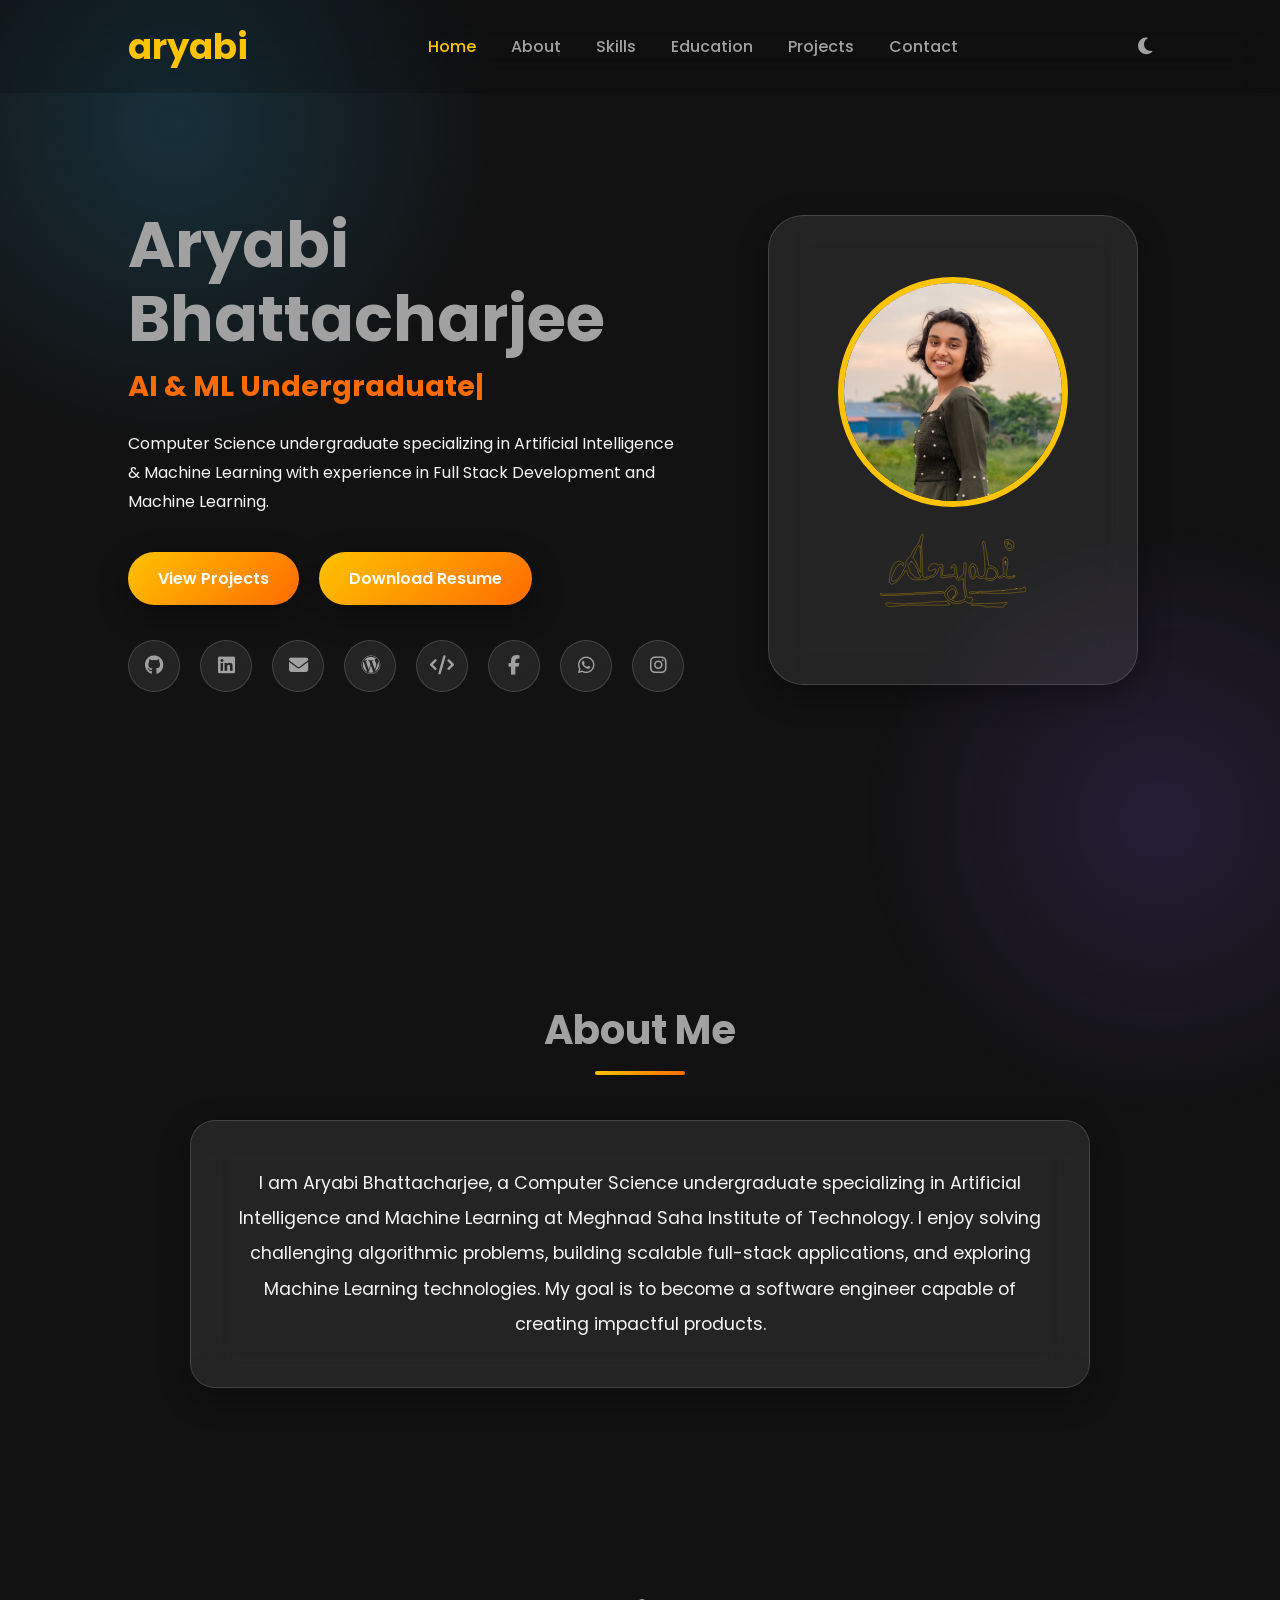
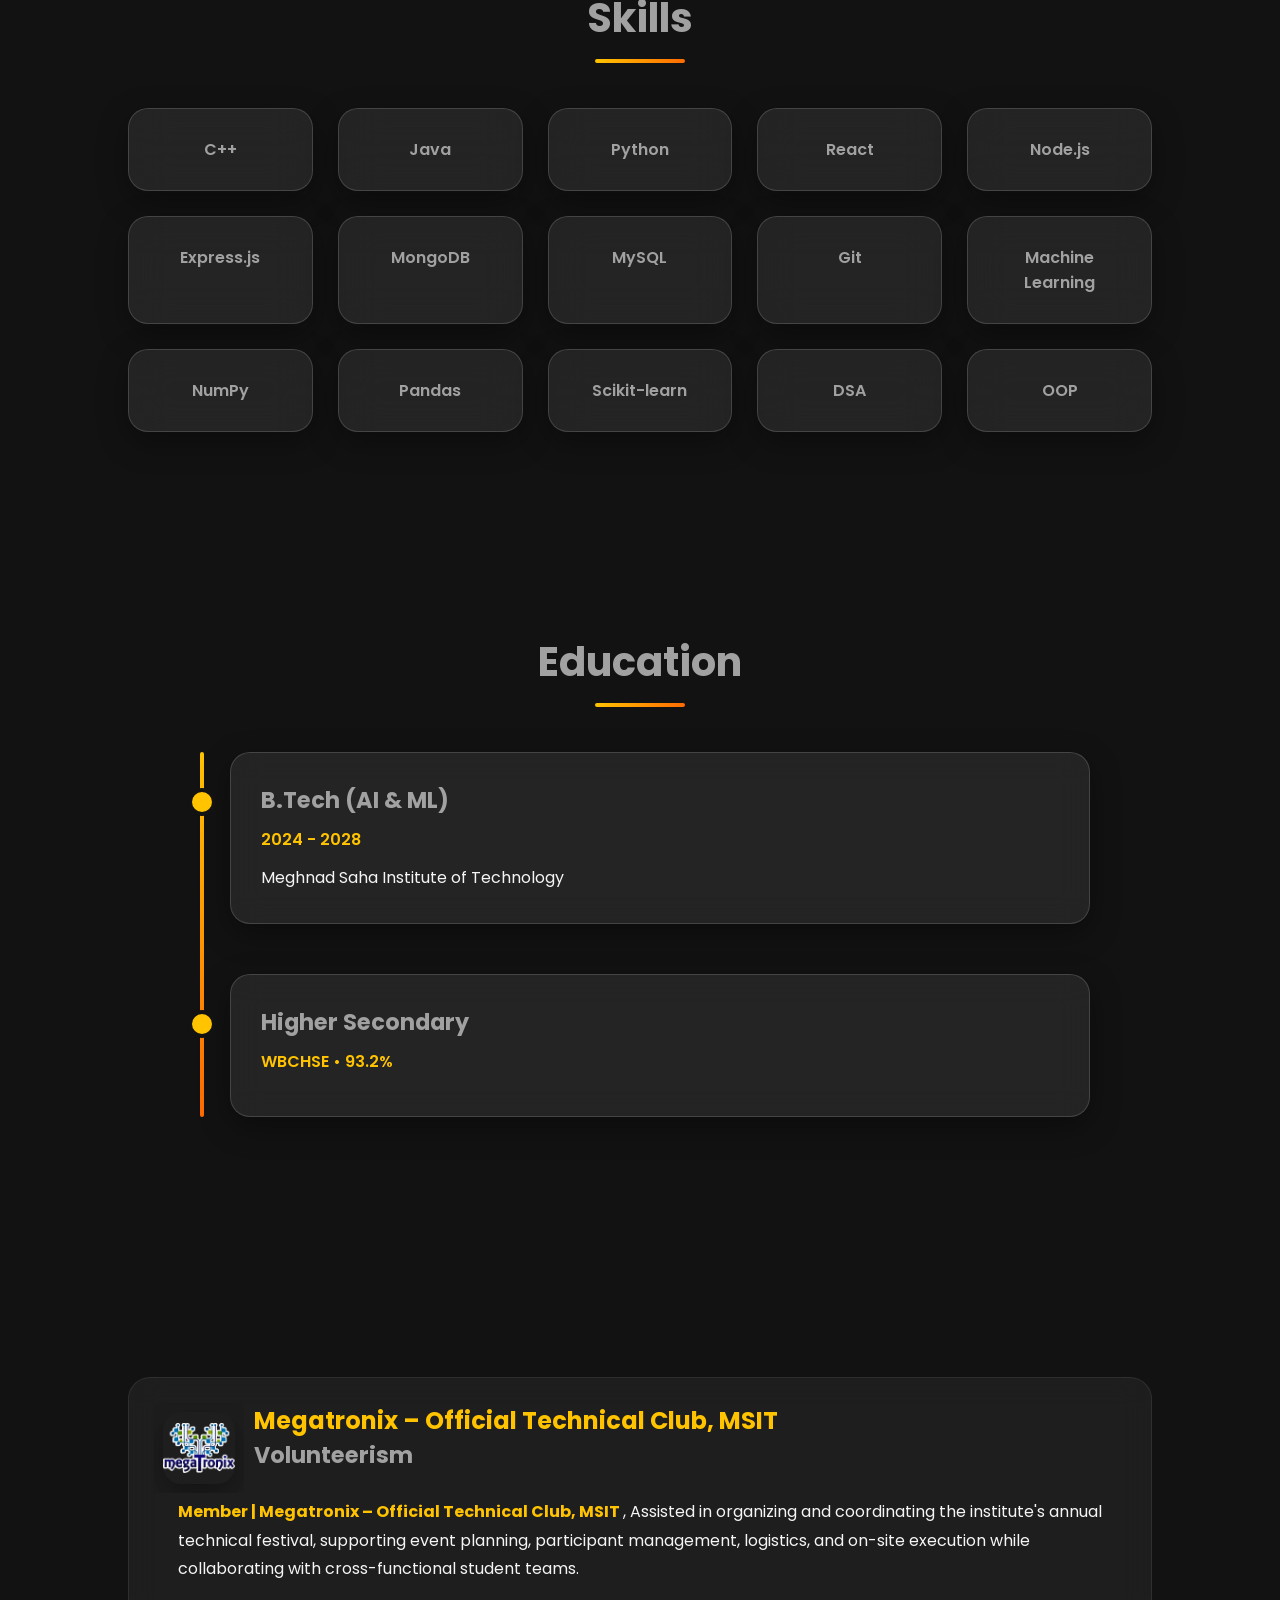
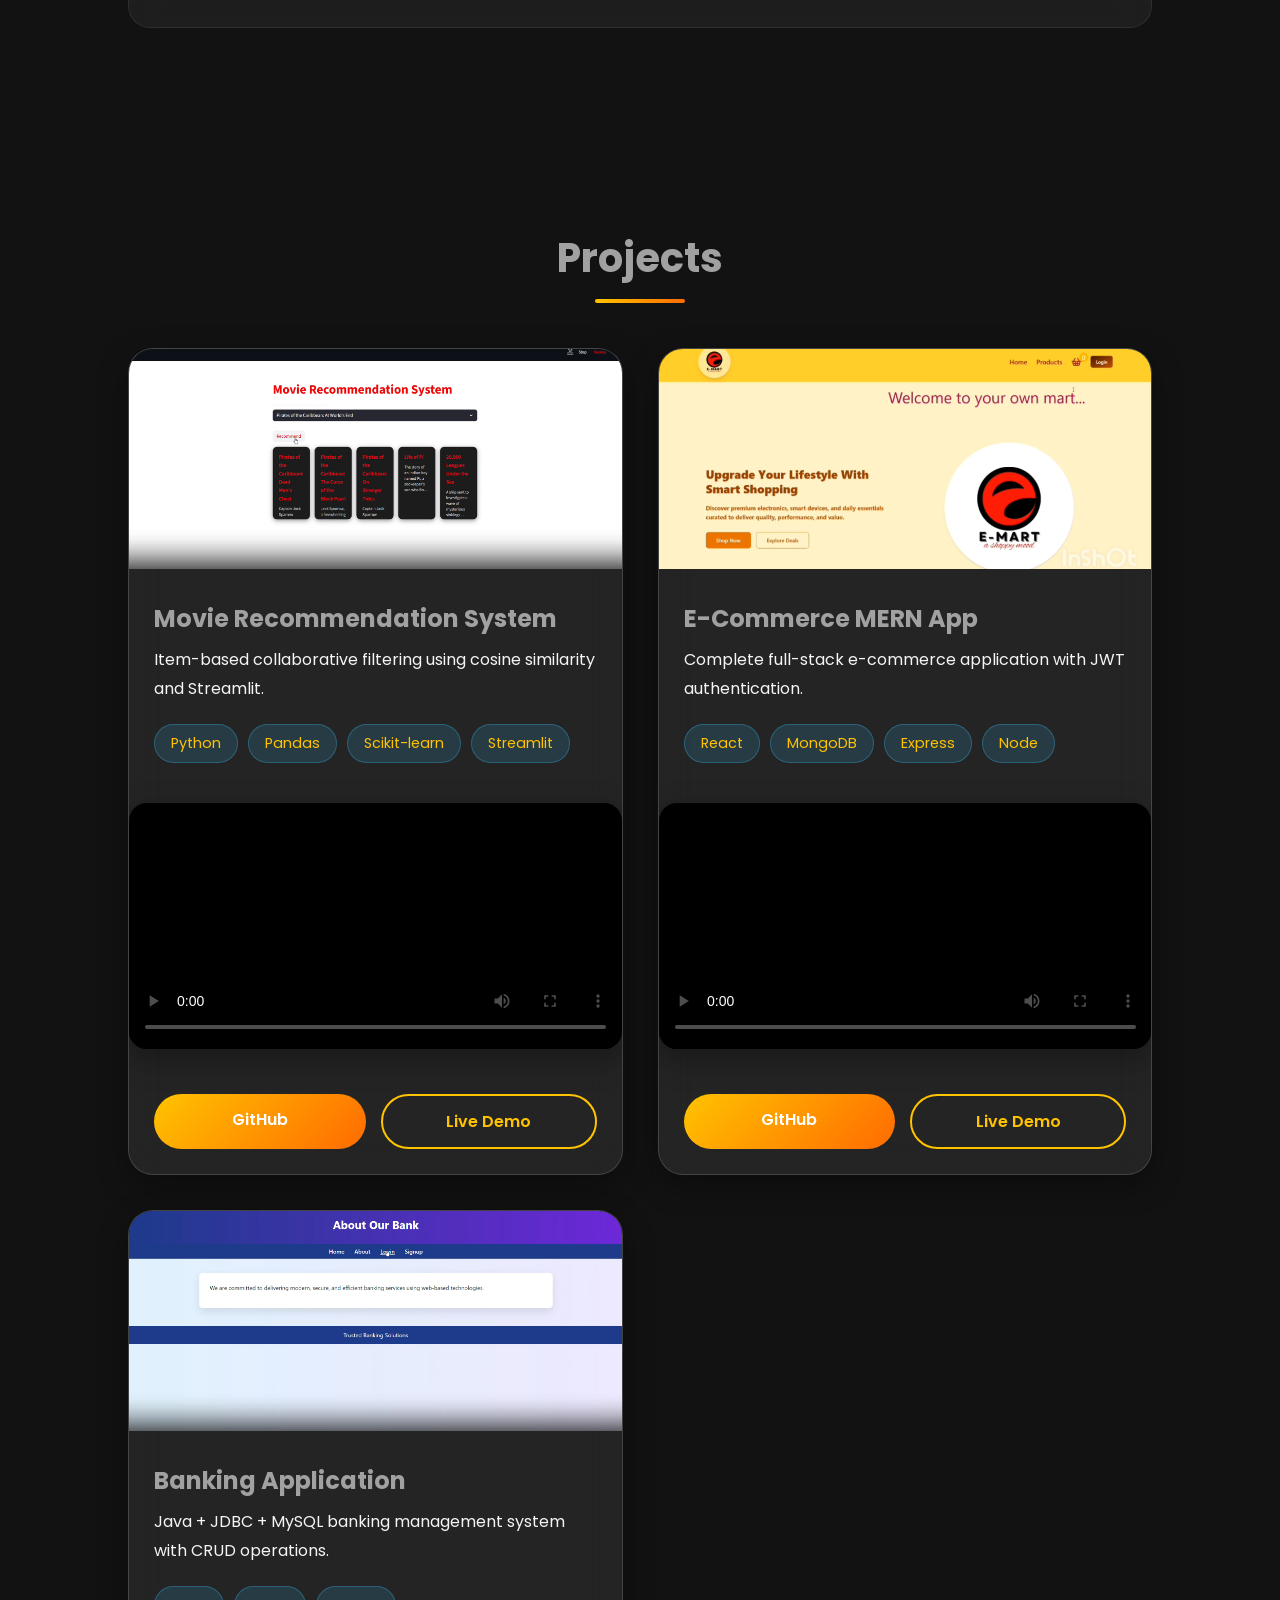
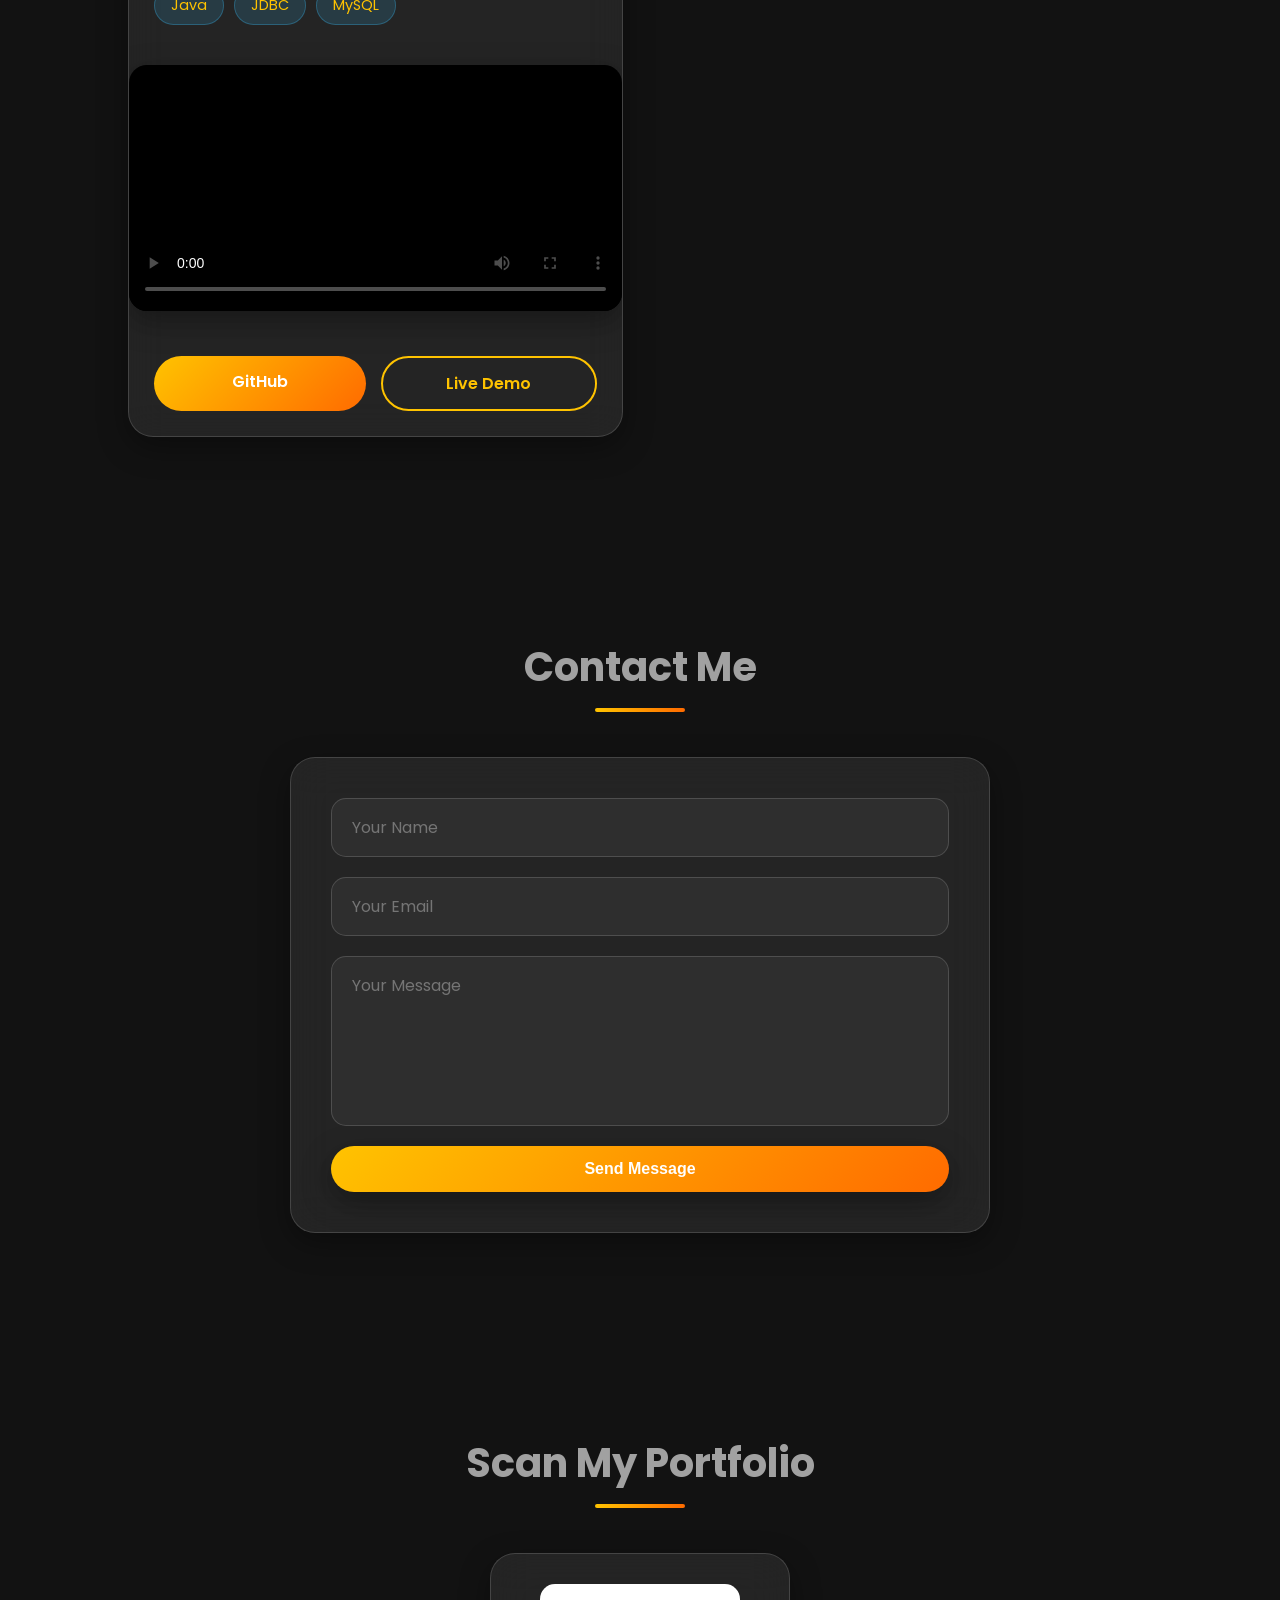
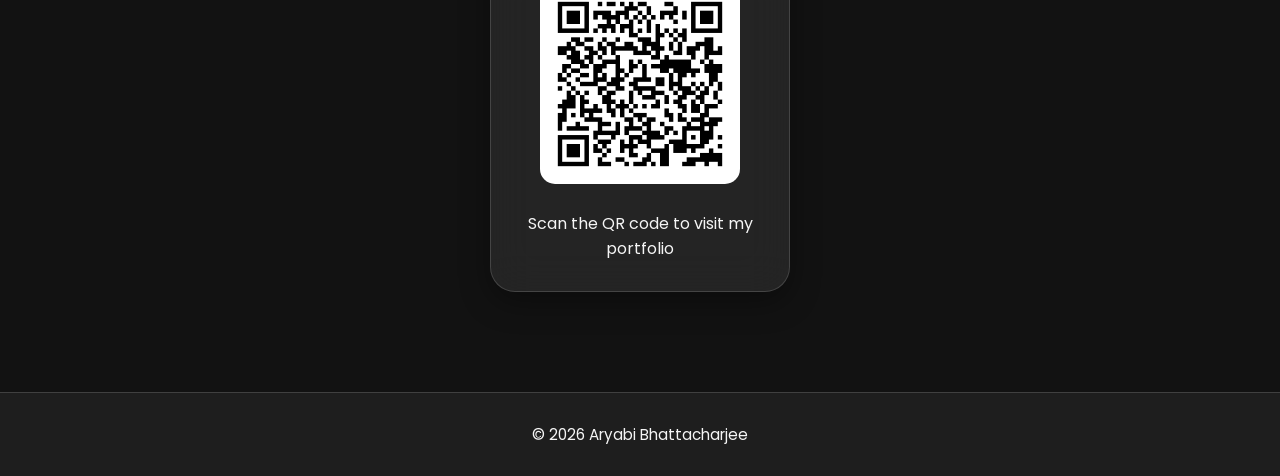
==== commit ee2109da: "updated once more" ====
--- a/Portfolio/index.html
+++ b/Portfolio/index.html
@@ -31,10 +31,10 @@
     <!-- ================= NAVBAR ================= -->
 
     <header>
-
         <div class="logo">
-            Aryabi<span>.</span>
-        </div>
+            <h3><span>aryabi</span></h3> </div>
+
+
 
         <nav>
 
@@ -76,7 +76,7 @@
 
         <div class="hero-left">
 
-            <h3>Hello, I'm</h3>
+            
 
             <h1>Aryabi Bhattacharjee</h1>
 
@@ -137,20 +137,7 @@
                    <i class="fa-solid fa-code"></i>
 
                 </a>
-
-            </div>
-
-        </div>
-
-        <div class="hero-right">
-
-            <div class="profile-card">
-
-                <img src="assets/profile-placeholder.jpeg"
-                    alt="Profile">
-
-                <div class="socials">
-                    <a href="https://www.facebook.com/profile.php?id=61581058088003" target="_blank">
+                <a href="https://www.facebook.com/profile.php?id=61581058088003" target="_blank">
     <i class="fa-brands fa-facebook-f"></i>
 </a>
 
@@ -160,7 +147,867 @@
 
 <a href="https://www.instagram.com/aryabi_512?igsh=MTlxOGluYzAwem1ndw==" target="_blank">
     <i class="fa-brands fa-instagram"></i>
-</a></div>
+</a>
+
+            </div>
+
+        </div>
+
+        <div class="hero-right">
+
+            <div class="profile-card">
+
+                <img src="assets/profile-placeholder.jpeg"
+                    alt="Profile">
+
+<div class="logo">
+ <div class="aryabi-mark" id="aryabi-mark">
+  <svg viewBox="0 0 1708.000000 882.000000" xmlns="http://www.w3.org/2000/svg">
+    <g transform="translate(0.000000,882.000000) scale(0.100000,-0.100000)">
+      <path id="fill-path" d="M5005 8556 c-36 -16 -75 -81 -75 -124 0 -17 -4 -34 -10 -37 -5 -3
+-10 -15 -10 -26 0 -11 -11 -31 -24 -44 -13 -13 -27 -38 -31 -54 -4 -17 -11
+-33 -16 -36 -5 -4 -9 -15 -9 -27 0 -11 -8 -32 -19 -46 -10 -16 -23 -63 -31
+-112 -6 -47 -16 -95 -21 -108 -5 -13 -9 -41 -9 -63 0 -32 -4 -42 -20 -46 -11
+-3 -20 -9 -20 -14 0 -24 -79 -186 -108 -222 -12 -16 -25 -39 -28 -52 -3 -14
+-15 -27 -25 -30 -11 -4 -26 -21 -34 -38 -32 -73 -97 -182 -116 -194 -10 -8
+-26 -31 -35 -51 -8 -20 -19 -39 -23 -42 -5 -3 -22 -27 -38 -55 -16 -27 -39
+-54 -51 -60 -12 -5 -31 -30 -43 -54 -12 -25 -39 -71 -60 -102 -21 -32 -39 -62
+-39 -67 0 -5 -11 -20 -23 -33 -36 -36 -97 -127 -97 -143 0 -8 -4 -17 -9 -20
+-4 -3 -24 -38 -44 -78 -20 -40 -47 -88 -61 -107 -14 -19 -26 -39 -26 -44 0 -6
+-13 -37 -29 -71 -16 -34 -32 -75 -35 -93 -4 -17 -14 -34 -22 -37 -8 -3 -14
+-11 -14 -17 0 -19 -53 -123 -66 -132 -7 -4 -18 -24 -25 -44 -13 -41 -122 -157
+-157 -167 -12 -4 -34 -18 -47 -32 -13 -13 -28 -24 -33 -24 -5 0 -15 -13 -22
+-30 -7 -16 -27 -38 -46 -49 -19 -11 -34 -27 -34 -36 0 -9 -12 -28 -27 -43 -54
+-54 -127 -253 -122 -332 2 -20 -1 -41 -5 -49 -5 -7 -11 -79 -13 -159 -5 -136
+-8 -151 -34 -204 -16 -32 -29 -66 -29 -76 0 -11 -12 -35 -28 -54 -15 -19 -38
+-57 -50 -84 -13 -27 -46 -94 -72 -149 -61 -124 -120 -259 -120 -272 0 -5 -18
+-34 -40 -64 -23 -29 -43 -65 -47 -79 -7 -30 -31 -60 -49 -60 -7 0 -16 -14 -19
+-32 -4 -18 -18 -40 -31 -51 -13 -10 -24 -24 -24 -31 0 -7 -9 -22 -20 -33 -11
+-12 -27 -35 -37 -51 -10 -16 -33 -41 -51 -56 -17 -15 -32 -33 -32 -40 0 -7
+-17 -29 -37 -49 -56 -53 -83 -84 -83 -94 0 -5 -13 -25 -30 -43 -16 -18 -30
+-39 -30 -47 0 -7 -17 -27 -37 -45 -20 -18 -47 -43 -59 -55 -12 -13 -28 -23
+-37 -23 -9 0 -29 -16 -44 -35 -15 -19 -36 -35 -45 -35 -25 0 -69 -22 -98 -49
+-32 -30 -75 -52 -109 -56 -56 -6 -91 -18 -91 -31 0 -19 -57 -18 -94 1 -15 8
+-37 15 -47 15 -10 0 -21 5 -24 10 -3 5 -14 10 -24 10 -25 0 -31 36 -31 187 0
+118 12 206 31 228 5 5 9 21 9 37 0 15 10 51 21 80 12 29 27 74 34 100 7 25 22
+57 34 69 12 13 19 30 16 38 -7 18 24 121 42 139 7 7 13 22 13 33 0 24 16 55
+41 83 11 11 19 27 19 37 0 9 7 22 15 29 8 7 15 20 15 29 0 39 23 92 50 118 17
+15 30 37 30 47 0 18 53 110 75 131 6 6 17 28 24 50 7 22 23 49 36 60 12 11 30
+36 40 55 21 43 64 90 82 90 7 0 13 7 13 15 0 8 18 24 40 35 22 11 40 26 40 33
+0 16 42 57 58 57 6 0 14 12 18 28 11 49 13 52 47 52 19 0 46 9 60 20 14 11 30
+20 36 20 6 0 16 11 22 24 11 24 44 36 98 36 30 0 74 -27 66 -40 -11 -18 7 -60
+26 -60 12 0 26 -15 39 -39 21 -41 59 -74 98 -84 26 -6 62 22 62 48 0 8 5 15
+11 15 7 0 9 20 5 63 -16 152 -17 157 -37 157 -10 0 -28 14 -41 30 -12 17 -28
+30 -36 30 -8 0 -36 11 -63 25 -27 13 -49 22 -49 19 0 -3 -14 8 -31 25 -17 17
+-35 31 -41 31 -5 0 -22 13 -38 29 -34 33 -70 41 -200 41 -89 0 -196 -19 -209
+-37 -15 -21 -92 -73 -107 -73 -17 0 -104 -82 -104 -99 0 -5 -13 -14 -29 -19
+-17 -6 -41 -28 -55 -51 -14 -22 -35 -45 -46 -51 -11 -6 -20 -17 -20 -25 0 -9
+-9 -23 -20 -32 -11 -10 -20 -25 -20 -35 0 -9 -13 -33 -30 -51 -17 -19 -30 -41
+-30 -49 0 -22 -58 -128 -85 -158 -13 -14 -27 -38 -31 -55 -4 -16 -13 -39 -20
+-50 -8 -11 -14 -27 -14 -36 0 -10 -11 -39 -24 -66 -13 -26 -27 -66 -31 -87 -3
+-21 -12 -48 -20 -60 -7 -12 -19 -48 -26 -81 -7 -33 -18 -69 -25 -80 -7 -11
+-20 -49 -29 -84 -9 -35 -23 -74 -31 -86 -10 -15 -18 -73 -24 -179 -6 -87 -15
+-176 -21 -199 -33 -125 -52 -596 -27 -672 12 -39 96 -135 118 -135 5 0 10 -3
+10 -7 0 -5 14 -23 31 -40 34 -37 68 -42 159 -22 73 16 83 17 101 18 9 1 33 12
+53 26 20 14 47 27 61 31 13 3 29 12 36 20 6 8 20 14 30 14 10 0 23 9 29 20 6
+11 19 20 30 20 11 0 25 10 31 22 19 36 52 65 81 72 19 4 34 19 47 44 19 38 51
+73 51 56 0 -9 13 2 106 93 33 32 75 65 92 72 18 7 32 17 32 21 0 4 23 18 50
+31 28 13 53 32 56 42 3 10 17 22 30 27 14 6 25 18 25 30 1 11 3 25 4 30 1 6 3
+14 4 18 0 5 24 32 51 61 28 29 50 56 50 60 0 5 16 25 35 47 19 21 47 53 61 70
+15 17 48 54 75 82 27 28 49 58 49 67 0 8 4 15 9 15 5 0 12 11 15 25 3 13 20
+38 36 55 17 17 30 41 30 53 0 12 8 30 18 38 10 9 26 42 36 75 65 214 161 285
+228 171 16 -27 42 -90 58 -140 16 -51 39 -121 50 -157 12 -36 27 -91 35 -123
+8 -36 23 -69 38 -85 15 -16 29 -45 33 -70 3 -23 11 -42 17 -42 8 0 48 -40 150
+-150 8 -8 32 -30 55 -48 22 -18 43 -41 47 -51 3 -9 24 -25 47 -36 23 -10 55
+-27 73 -39 28 -20 83 -36 229 -67 32 -7 65 -19 73 -27 24 -24 64 -27 256 -21
+132 4 195 10 228 22 25 9 55 18 66 20 12 2 28 9 37 16 13 11 47 12 171 5 85
+-5 155 -5 155 -1 0 5 4 6 10 2 5 -3 26 -6 47 -7 21 0 44 -5 51 -11 16 -12 260
+-17 285 -5 11 6 17 5 17 -2 0 -11 11 -4 53 35 12 11 33 21 47 22 53 6 112 29
+121 45 5 10 18 18 28 18 10 0 28 9 41 20 13 11 35 23 49 27 14 3 31 14 38 23
+10 14 51 27 138 44 43 9 169 57 185 71 9 8 27 15 40 15 13 0 42 9 64 19 23 11
+60 25 83 31 23 6 55 22 71 35 17 14 34 25 40 25 5 0 36 28 68 61 33 34 71 73
+87 87 16 16 27 36 27 52 0 17 9 34 24 45 13 10 27 32 31 49 4 17 9 36 10 41
+10 42 43 90 65 95 23 5 26 12 31 72 3 42 11 72 22 83 11 11 17 33 17 64 0 57
+20 161 31 161 4 0 13 16 19 35 6 19 23 44 38 56 15 11 29 33 32 47 3 18 12 28
+28 30 20 3 27 13 23 35 -5 30 118 2 147 -34 22 -28 23 -34 22 -243 0 -145 -5
+-239 -15 -292 -8 -44 -15 -92 -14 -109 0 -16 -5 -86 -11 -155 -17 -194 -9
+-267 35 -332 39 -57 58 -66 140 -73 42 -3 53 -1 66 17 14 18 28 21 118 23 55
+1 101 -2 101 -5 0 -4 24 -5 53 -3 28 3 62 5 75 6 16 1 25 9 30 31 9 35 -16 31
+287 41 94 3 175 7 182 9 6 3 14 -3 18 -12 4 -11 8 -13 13 -5 7 12 36 20 101
+30 22 4 35 12 38 24 3 11 10 20 17 20 6 1 31 3 56 5 61 4 78 8 91 21 8 8 21 8
+43 1 40 -12 63 -18 106 -28 61 -13 70 -20 70 -52 0 -16 9 -41 20 -55 11 -14
+20 -33 20 -43 0 -10 8 -28 18 -41 27 -38 42 -67 42 -84 0 -9 8 -19 18 -22 22
+-9 102 -94 102 -109 0 -22 165 -42 198 -25 9 6 38 13 64 16 26 3 64 17 84 31
+42 29 74 38 74 23 0 -17 28 16 50 59 21 40 21 40 113 39 l92 -2 3 -195 c1
+-109 7 -199 12 -204 6 -6 10 -48 10 -95 0 -48 5 -153 11 -236 6 -82 11 -177
+11 -210 0 -35 7 -73 17 -90 10 -19 19 -70 23 -135 10 -162 30 -270 49 -270 5
+0 9 -36 9 -79 0 -44 5 -83 10 -86 6 -3 10 -21 10 -40 0 -19 5 -46 12 -60 8
+-19 8 -31 0 -50 -7 -16 -8 -32 -3 -43 10 -20 31 -128 31 -161 0 -12 9 -39 20
+-61 21 -42 29 -192 12 -228 -5 -9 -15 -30 -23 -46 -8 -17 -33 -40 -59 -53 -25
+-13 -61 -34 -80 -47 -30 -19 -65 -33 -97 -37 -5 -1 -18 -5 -31 -10 -13 -5 -37
+-11 -55 -14 -18 -3 -36 -11 -42 -18 -11 -13 -103 -47 -128 -47 -9 0 -23 -7
+-31 -15 -9 -9 -41 -20 -72 -25 -67 -11 -94 -19 -94 -28 0 -11 -125 -17 -187
+-9 -20 3 -33 0 -33 -7 0 -6 -5 -4 -10 4 -5 8 -10 10 -10 5 0 -14 -213 -19
+-237 -6 -10 5 -39 12 -63 16 -25 4 -51 8 -59 9 -8 2 -25 16 -38 32 -12 16 -23
+26 -23 21 0 -4 -13 -1 -30 8 -16 9 -30 13 -30 10 0 -3 -13 1 -30 10 -16 9 -30
+12 -30 8 -1 -28 -30 38 -30 69 0 38 0 38 -74 38 -41 0 -78 4 -81 10 -3 5 -19
+10 -35 10 -32 0 -105 69 -126 118 -6 16 -18 34 -25 42 -31 33 -89 133 -89 154
+0 8 -6 21 -14 28 -43 44 -66 116 -66 210 0 65 4 100 14 114 8 11 20 49 28 84
+10 50 21 73 50 105 21 22 38 43 38 48 0 4 7 7 15 7 8 0 15 4 15 9 0 5 6 16 13
+23 7 7 18 22 24 32 7 13 24 21 49 23 39 3 51 13 102 81 60 80 173 134 234 113
+17 -6 48 -11 69 -11 39 0 120 -27 117 -38 -1 -4 10 -26 25 -50 103 -160 127
+-226 127 -345 0 -85 -12 -134 -37 -150 -15 -9 -48 -68 -45 -80 1 -4 -8 -12
+-21 -18 -24 -11 -57 -71 -57 -102 0 -10 -4 -17 -10 -17 -5 0 -10 -9 -10 -20 0
+-15 -7 -20 -28 -20 -30 0 -112 -65 -112 -88 0 -7 -4 -12 -10 -12 -5 0 -10 -9
+-10 -20 0 -11 -4 -20 -10 -20 -15 0 -12 -102 4 -122 19 -26 51 -22 71 8 10 15
+22 23 31 20 8 -3 26 1 38 10 26 16 40 61 22 67 -17 6 44 57 68 57 12 0 28 9
+36 20 8 11 22 20 31 20 18 0 49 30 49 49 0 13 49 113 60 121 3 3 13 20 21 38
+8 18 21 35 30 37 18 6 39 46 39 76 0 11 10 39 22 62 26 51 27 217 2 265 -7 15
+-14 33 -14 40 0 7 -11 35 -25 62 -14 28 -21 50 -15 50 6 0 5 9 -2 25 -6 14
+-15 25 -19 25 -4 0 -13 17 -20 37 -6 21 -18 44 -26 51 -7 7 -13 21 -13 31 0
+10 -11 28 -25 41 -14 13 -30 40 -35 60 -9 32 -17 40 -55 54 -25 10 -48 23 -52
+31 -10 16 -89 56 -96 49 -3 -3 -10 4 -17 15 -6 12 -19 21 -30 21 -10 0 -22 5
+-25 10 -8 13 -105 13 -105 1 0 -6 -19 -12 -42 -15 -24 -4 -56 -8 -73 -10 -16
+-2 -33 -5 -36 -5 -4 -1 -9 -10 -12 -21 -3 -11 -18 -25 -34 -32 -15 -7 -36 -20
+-46 -30 -10 -10 -30 -18 -46 -18 -21 0 -38 -13 -77 -61 -27 -34 -55 -66 -63
+-72 -7 -7 -25 -24 -39 -39 -15 -16 -31 -28 -37 -28 -14 0 -55 -42 -55 -56 0
+-5 -10 -24 -23 -43 -12 -19 -29 -46 -37 -60 -9 -14 -32 -33 -50 -44 -43 -23
+-60 -44 -60 -74 0 -43 -65 -143 -94 -143 -17 0 -24 -55 -8 -62 5 -2 12 -29 16
+-60 5 -48 4 -58 -9 -58 -17 0 -21 -45 -5 -55 6 -3 10 -28 10 -55 0 -27 5 -52
+10 -55 6 -3 10 -21 10 -40 0 -44 16 -85 40 -102 11 -8 20 -23 20 -35 0 -11 9
+-33 20 -49 12 -15 26 -42 31 -59 7 -19 18 -30 30 -30 11 0 23 -8 26 -17 4 -10
+17 -26 30 -36 13 -10 23 -25 23 -33 0 -8 6 -14 14 -14 8 0 23 -10 33 -23 10
+-13 26 -26 36 -30 9 -3 17 -12 17 -18 0 -7 18 -27 40 -46 22 -19 40 -39 40
+-44 0 -17 27 -39 48 -39 11 0 22 -3 24 -7 2 -5 37 -25 78 -47 41 -21 80 -44
+85 -50 13 -14 132 -76 147 -76 6 0 19 -7 28 -15 32 -29 198 -81 278 -87 17 -1
+32 -5 32 -8 0 -3 19 -7 43 -8 23 -1 54 -7 70 -14 22 -8 31 -8 45 4 10 9 30 14
+50 12 17 -2 45 -5 61 -7 38 -4 165 11 229 27 12 3 31 8 42 11 11 3 30 8 43 11
+39 10 132 21 195 23 15 1 22 7 22 20 0 20 18 31 52 31 11 0 35 9 52 19 17 11
+36 21 41 22 6 1 20 8 31 16 12 7 31 16 43 18 29 7 50 12 86 23 43 12 163 8
+177 -6 7 -7 23 -12 38 -12 33 -1 57 -20 62 -50 2 -18 10 -26 28 -28 13 -2 32
+-13 41 -23 9 -10 21 -19 28 -19 6 0 19 -7 30 -16 41 -36 130 -56 169 -38 25
+11 55 12 74 2 25 -12 82 23 86 53 2 13 18 37 36 54 45 43 83 112 91 168 6 38
+12 48 30 53 25 6 46 71 26 83 -5 4 -13 42 -17 86 -7 76 -9 80 -50 120 -23 23
+-59 46 -80 52 -61 18 -163 14 -211 -8 -23 -10 -47 -19 -52 -19 -6 0 -11 -4
+-11 -8 0 -6 -72 -9 -101 -3 -20 4 -59 50 -59 70 0 14 -7 25 -20 28 -28 7 -49
+84 -60 212 -5 57 -14 107 -20 111 -14 8 -40 172 -40 248 0 29 -4 62 -10 72 -5
+10 -13 50 -16 89 -4 39 -10 71 -14 71 -4 0 -13 34 -20 77 -11 68 -10 77 5 85
+10 6 13 14 7 21 -12 16 -32 89 -42 157 -15 95 -22 125 -34 139 -7 10 -11 87
+-11 237 0 165 -3 226 -12 235 -16 16 -18 360 -3 375 14 14 21 266 8 281 -7 9
+-7 27 1 57 6 25 11 89 11 143 0 98 13 153 36 153 14 0 48 86 41 105 -3 7 -2
+15 3 17 38 13 59 765 26 914 -11 51 -71 94 -140 100 -35 4 -47 -1 -81 -30 -40
+-35 -40 -35 -37 -181 1 -90 -2 -154 -9 -166 -7 -15 -7 -24 1 -34 12 -14 8
+-411 -6 -542 -4 -43 -2 -63 5 -63 19 0 1 -134 -22 -156 -4 -4 -7 -16 -7 -26 0
+-10 -4 -18 -9 -18 -5 0 -11 -13 -14 -30 -4 -16 -13 -30 -21 -30 -7 0 -23 -20
+-35 -45 -12 -25 -29 -49 -38 -52 -27 -10 -63 -45 -63 -60 0 -8 -8 -17 -17 -20
+-24 -9 -34 -21 -58 -67 -11 -22 -29 -44 -40 -50 -29 -17 -54 -49 -55 -70 0
+-11 -3 -16 -6 -13 -12 11 -44 -13 -44 -33 0 -32 -43 -70 -81 -71 -19 -1 -45
+-4 -59 -8 -45 -14 -110 30 -110 72 0 14 -7 30 -15 37 -11 9 -15 33 -15 86 0
+43 -4 74 -10 74 -5 0 -10 -14 -10 -31 0 -17 -4 -28 -10 -24 -5 3 -10 23 -10
+43 -1 20 -7 55 -15 76 -10 29 -12 67 -8 142 4 63 2 108 -4 116 -19 24 -31 103
+-32 201 0 54 -5 106 -11 117 -5 10 -10 47 -10 82 0 38 -5 69 -12 77 -9 8 -13
+43 -13 99 -1 68 -7 104 -28 165 -15 42 -27 88 -27 101 0 12 -9 33 -20 46 -11
+12 -22 30 -25 40 -7 23 -32 30 -130 37 -81 5 -165 -9 -165 -27 0 -6 -18 -26
+-39 -46 -22 -19 -43 -48 -46 -65 -5 -20 -13 -29 -26 -29 -11 0 -22 -8 -26 -17
+-3 -10 -17 -32 -30 -50 -26 -36 -42 -116 -24 -127 6 -4 11 -16 11 -28 0 -18 5
+-19 42 -15 23 3 46 11 52 19 6 8 19 17 29 21 9 3 17 13 17 22 0 8 5 15 10 15
+6 0 10 6 10 13 1 33 39 53 71 36 8 -4 21 -4 29 1 30 19 89 -38 104 -100 5 -19
+10 -125 13 -234 2 -110 9 -208 14 -217 5 -10 9 -32 9 -49 0 -17 9 -49 19 -71
+24 -49 13 -104 -24 -121 -12 -5 -27 -20 -33 -33 -9 -20 -19 -23 -90 -27 -51
+-3 -90 -11 -106 -21 -14 -9 -53 -19 -88 -22 -35 -2 -76 -8 -93 -13 -38 -10
+-190 -7 -230 5 -33 10 -33 10 -88 -2 -21 -4 -41 -13 -44 -20 -4 -11 -131 -33
+-155 -27 -5 1 -8 -2 -8 -6 0 -4 -15 -8 -32 -9 -18 0 -53 -4 -78 -8 -88 -15
+-210 -17 -210 -5 0 10 -3 10 -14 1 -12 -10 -21 -8 -43 6 -45 29 -53 40 -53 75
+0 19 -5 39 -11 45 -7 7 -9 29 -6 55 4 23 11 88 16 143 6 55 14 111 17 125 3
+14 7 149 9 300 2 151 6 307 8 345 11 144 -38 202 -171 200 -41 -1 -78 -7 -84
+-13 -7 -7 -20 -12 -30 -12 -10 0 -18 -4 -18 -9 0 -5 -20 -12 -44 -15 -26 -4
+-47 -13 -50 -22 -5 -13 -17 -15 -56 -12 -28 3 -50 2 -50 -2 0 -15 -51 3 -61
+21 -7 14 -21 19 -49 19 -29 0 -42 5 -50 20 -6 11 -19 20 -29 20 -10 0 -23 6
+-29 13 -8 9 -35 13 -83 12 -61 -1 -73 2 -77 17 -4 16 -17 18 -121 19 -152 2
+-142 3 -253 -33 -68 -22 -100 -37 -104 -50 -3 -10 -10 -18 -16 -18 -17 0 -149
+-155 -148 -175 1 -24 -2 -34 -17 -51 -83 -93 -113 -149 -113 -209 0 -26 -5
+-45 -11 -45 -28 0 19 -144 62 -191 36 -39 40 -41 81 -35 24 4 59 8 78 11 19 2
+45 6 58 9 12 3 31 8 42 10 11 3 24 7 29 10 5 4 11 1 13 -5 3 -8 10 -6 21 5 9
+10 17 13 17 8 0 -14 51 -1 57 15 6 16 111 70 133 68 8 -1 41 11 72 27 32 15
+71 28 88 28 20 0 30 5 30 15 0 21 6 19 37 -12 16 -16 35 -29 43 -31 19 -4 30
+-21 30 -46 0 -23 -54 -184 -85 -251 -13 -27 -26 -65 -30 -82 -4 -18 -10 -33
+-15 -33 -4 0 -10 -10 -14 -22 -11 -45 -77 -138 -97 -138 -11 0 -23 -9 -27 -21
+-7 -19 -108 -69 -138 -69 -7 0 -14 -6 -17 -14 -3 -7 -19 -16 -35 -19 -16 -3
+-36 -13 -45 -21 -8 -8 -28 -18 -43 -21 -16 -4 -44 -13 -62 -21 -17 -8 -55 -18
+-82 -21 -33 -4 -54 -12 -60 -23 -5 -10 -26 -20 -47 -24 -106 -17 -130 -24
+-156 -41 -19 -12 -45 -18 -79 -17 -28 0 -77 -8 -108 -19 -78 -27 -283 -25
+-288 4 -2 11 3 17 15 18 10 0 3 5 -16 11 -26 7 -31 12 -20 19 10 6 11 9 1 9
+-7 0 -11 4 -8 8 9 14 -21 48 -54 62 -28 12 -42 40 -20 40 14 0 13 355 -1 422
+-9 39 -9 53 0 56 13 4 15 52 2 52 -6 0 -13 21 -16 48 -3 26 -10 55 -15 64 -6
+10 -5 41 1 79 5 34 7 76 3 93 -4 17 -8 170 -10 341 -2 171 -8 341 -15 380 -6
+39 -11 105 -10 148 7 338 4 622 -7 692 -17 106 -30 338 -37 618 -2 126 -10
+258 -16 294 -9 51 -9 67 1 73 9 5 10 18 5 41 -4 19 -9 91 -12 161 -3 108 -1
+137 16 194 12 36 21 77 21 91 0 13 4 21 10 18 6 -3 10 0 10 7 0 8 8 29 18 49
+11 22 18 61 19 109 4 130 14 191 34 208 27 23 52 107 45 145 -17 79 -18 97 -7
+97 7 0 11 32 11 96 0 149 -39 192 -135 150z m-199 -1526 c5 -140 8 -293 6
+-340 -2 -47 4 -139 12 -205 22 -163 48 -823 37 -945 -5 -60 -4 -102 2 -114 12
+-23 2 -244 -13 -296 -14 -47 -13 -163 1 -177 7 -7 10 -37 7 -80 -4 -71 8 -213
+37 -416 9 -65 15 -137 13 -160 -3 -41 -4 -42 -42 -45 -21 -2 -43 1 -49 7 -6 6
+-21 11 -32 11 -19 0 -23 9 -33 71 -6 40 -15 75 -20 78 -16 11 -34 51 -22 51 7
+0 6 10 -3 28 -8 15 -22 54 -31 87 -21 74 -57 155 -68 155 -4 0 -8 6 -8 14 0 7
+-22 56 -48 107 -27 52 -57 118 -66 147 -10 29 -25 59 -33 67 -8 9 -13 25 -10
+36 8 30 -28 130 -53 149 -20 15 -54 90 -67 147 -3 12 -13 25 -23 28 -12 4 -22
+23 -30 55 -7 27 -15 49 -18 49 -19 -3 -32 2 -32 12 0 24 -60 136 -84 157 -15
+12 -26 33 -26 46 0 36 -10 56 -29 56 -9 0 -34 17 -55 39 -37 38 -37 38 -22 99
+9 33 16 71 16 85 0 13 7 30 15 37 8 7 15 21 15 31 0 27 30 112 46 130 8 8 14
+25 14 36 0 11 6 26 14 32 8 6 19 26 26 44 21 53 65 142 73 145 4 2 7 12 7 22
+0 10 6 25 14 32 7 8 17 28 20 45 4 17 16 41 27 54 10 12 19 32 19 45 0 12 6
+29 14 36 7 8 17 30 21 49 14 63 54 140 95 180 22 22 40 45 40 52 0 6 9 20 20
+32 56 59 90 105 90 123 0 12 9 23 20 27 11 3 20 14 20 23 1 34 29 66 81 92 84
+43 85 40 95 -270z m-972 -1560 c30 -11 62 -41 70 -67 8 -21 72 -93 85 -93 11
+0 41 -45 41 -63 0 -7 14 -23 30 -36 17 -12 38 -38 47 -57 9 -19 20 -34 25 -34
+4 0 16 -8 26 -18 70 -74 112 -123 112 -128 0 -4 8 -14 18 -23 16 -15 52 -107
+52 -135 0 -6 9 -19 20 -29 11 -9 20 -27 20 -40 0 -13 11 -34 25 -47 14 -13 25
+-31 25 -41 0 -10 6 -22 14 -26 7 -4 23 -42 36 -83 13 -41 26 -77 30 -80 4 -3
+13 -38 20 -77 6 -40 16 -75 20 -78 14 -9 48 -88 55 -128 4 -20 11 -40 16 -43
+5 -3 9 -19 9 -36 0 -18 10 -42 25 -60 14 -17 25 -42 25 -59 0 -27 30 -69 56
+-80 14 -6 80 -107 99 -152 17 -41 20 -87 5 -87 -5 0 -10 -12 -10 -26 0 -14 -7
+-32 -15 -41 -33 -32 -268 -48 -420 -29 -66 9 -117 37 -175 97 -30 31 -67 64
+-82 74 -17 10 -28 26 -28 39 0 28 -81 120 -120 136 -17 7 -33 24 -39 42 -14
+39 -61 82 -116 105 -25 10 -45 23 -45 30 0 6 -11 25 -25 41 -14 17 -25 40 -25
+52 0 13 -16 47 -35 76 -19 29 -35 56 -35 61 0 11 -24 42 -68 91 -21 23 -31 43
+-28 55 2 10 -7 44 -21 75 -13 31 -28 66 -33 77 -5 11 -12 36 -16 55 -4 19 -15
+42 -26 52 -13 11 -20 33 -23 75 -2 32 -7 74 -10 94 -5 26 -3 39 9 48 9 8 16
+19 16 27 0 7 7 17 15 22 15 8 85 136 85 155 0 6 11 24 24 42 13 17 29 49 35
+71 6 22 22 50 35 63 13 12 27 36 30 54 7 35 69 97 97 97 10 0 29 -4 43 -10z
+m4754 -4129 c3 -19 0 -22 -13 -17 -9 3 -19 6 -21 6 -2 0 -4 9 -4 21 0 29 34
+21 38 -10z M14633 7952 c-13 -2 -23 -7 -23 -11 0 -4 -22 -20 -49 -35 -28 -15
+-53 -35 -56 -46 -4 -11 -17 -23 -30 -26 -30 -8 -36 -42 -42 -264 -5 -195 5
+-271 42 -314 13 -15 27 -46 30 -69 4 -23 13 -51 20 -62 7 -11 21 -47 31 -80
+14 -47 28 -70 66 -105 26 -25 48 -49 48 -53 0 -25 159 -150 206 -161 98 -25
+269 -17 277 13 2 10 10 18 18 18 8 0 47 16 88 36 76 38 138 93 145 130 3 12 7
+34 11 50 3 15 14 36 24 46 11 11 22 28 26 40 11 34 7 351 -5 426 -17 108 -17
+109 -55 158 -19 25 -35 52 -35 60 0 15 -24 40 -44 43 -51 11 -67 17 -114 41
+-30 16 -72 44 -95 65 -34 30 -86 54 -101 45 -2 -1 -12 5 -22 14 -48 41 -236
+62 -361 41z m197 -236 c0 -7 14 -27 30 -44 24 -26 30 -40 30 -77 0 -43 -1 -45
+-29 -45 -20 0 -30 -6 -34 -20 -3 -14 -14 -20 -31 -20 -14 0 -26 -4 -26 -10 0
+-5 5 -10 10 -10 6 0 10 -7 10 -16 0 -21 27 -47 35 -34 3 5 15 10 26 10 10 0
+28 5 39 12 15 10 27 10 56 -1 26 -9 39 -10 47 -2 14 14 77 15 77 1 0 -5 16
+-10 35 -10 28 0 37 -5 44 -23 5 -12 21 -31 35 -42 14 -11 26 -28 26 -38 0 -10
+5 -28 11 -39 22 -41 28 -179 9 -218 -9 -19 -20 -47 -24 -62 -7 -30 -37 -54
+-76 -62 -14 -2 -57 -12 -96 -21 -39 -9 -83 -13 -98 -10 -14 3 -38 7 -53 10
+-46 9 -53 14 -53 34 0 10 -15 37 -32 60 -52 63 -78 111 -79 139 -1 15 -6 40
+-12 55 -7 22 -6 37 8 68 14 30 16 42 7 51 -7 7 -12 42 -12 84 0 63 -2 72 -20
+77 -13 3 -20 14 -20 29 0 13 -5 29 -12 36 -9 9 -9 15 0 24 7 7 12 25 12 40 0
+24 4 28 30 28 17 0 30 5 30 12 0 6 7 20 17 30 19 22 83 25 83 4z M11991 7740
+c-82 -32 -93 -49 -86 -132 6 -73 13 -96 44 -153 10 -20 15 -52 14 -95 0 -47 3
+-67 14 -76 12 -8 16 -29 15 -82 0 -40 4 -75 9 -78 5 -3 9 -39 9 -80 0 -43 4
+-74 10 -74 6 0 10 -9 10 -19 0 -11 4 -22 9 -25 5 -3 9 -46 10 -95 1 -50 6
+-113 11 -142 6 -28 10 -156 10 -285 0 -150 4 -234 10 -236 6 -2 16 -43 23 -91
+6 -48 15 -87 19 -87 4 0 8 -8 8 -18 0 -10 6 -24 12 -30 10 -10 10 -17 0 -32
+-15 -25 -16 -85 0 -110 10 -15 9 -24 -1 -44 -10 -18 -12 -41 -7 -78 16 -116
+17 -128 7 -128 -7 0 -6 -9 1 -26 9 -20 9 -27 -1 -33 -14 -9 -5 -61 11 -61 6 0
+7 -11 4 -24 -3 -14 -1 -28 5 -32 9 -5 10 -62 4 -218 -11 -282 -7 -386 16 -386
+5 0 9 -9 9 -19 0 -11 4 -22 10 -26 5 -3 8 -69 6 -158 -2 -151 -15 -226 -42
+-258 -8 -8 -14 -28 -14 -43 0 -15 -9 -55 -19 -89 -11 -34 -22 -89 -25 -121 -4
+-33 -12 -64 -20 -70 -7 -6 -23 -44 -36 -83 -15 -48 -29 -74 -39 -75 -9 -1 -25
+-2 -36 -2 -14 -1 -21 -9 -23 -27 -3 -26 -8 -30 -87 -65 -41 -18 -110 -22 -155
+-9 -14 3 -34 7 -45 9 -18 1 -42 18 -78 56 -7 6 -22 22 -34 34 -13 13 -23 30
+-23 39 0 9 -7 23 -16 31 -8 9 -12 16 -7 16 4 0 -3 10 -17 23 -36 32 -49 59
+-43 91 5 27 -21 88 -53 126 -7 9 -16 57 -20 110 -4 57 -14 109 -24 130 -13 27
+-19 75 -24 210 -7 167 -18 240 -36 240 -5 0 -11 9 -15 19 -3 11 -18 33 -33 51
+-25 28 -43 37 -79 39 -7 1 -13 12 -13 24 0 13 -9 34 -20 47 -11 13 -20 18 -20
+11 0 -21 -31 16 -39 46 -5 18 -16 29 -32 33 -14 3 -31 19 -41 40 -10 19 -26
+35 -35 35 -10 1 -28 4 -40 8 -26 9 -89 18 -121 18 -37 -1 -120 -41 -136 -65
+-8 -13 -28 -29 -44 -35 -17 -7 -36 -25 -42 -41 -13 -32 -41 -60 -63 -64 -27
+-4 -46 -27 -45 -56 1 -17 -10 -43 -24 -62 -37 -49 -58 -94 -58 -124 0 -15 -9
+-46 -20 -69 -18 -38 -20 -62 -20 -286 0 -248 4 -285 36 -335 11 -15 22 -58 26
+-94 12 -112 19 -140 39 -151 11 -5 19 -17 19 -25 0 -9 9 -28 20 -44 10 -15 22
+-46 26 -70 6 -35 19 -55 79 -115 40 -40 74 -78 77 -85 4 -14 35 -18 162 -24
+77 -3 91 -1 108 16 11 11 27 20 37 21 9 0 18 10 19 21 0 12 6 22 11 24 37 12
+111 119 111 159 0 7 4 13 8 13 4 0 14 16 21 35 13 37 15 38 46 26 10 -4 39 -4
+62 0 30 6 51 5 65 -4 36 -20 68 -55 68 -73 0 -30 47 -65 195 -144 43 -22 68
+-28 158 -33 58 -3 120 -2 136 3 20 5 31 5 34 -3 2 -6 14 0 27 13 22 22 34 24
+114 26 75 1 93 -1 106 -16 21 -24 55 -40 84 -40 24 0 26 -3 26 -50 0 -46 2
+-50 23 -50 13 0 29 -6 35 -12 10 -10 15 -10 23 2 8 11 12 12 16 3 2 -7 13 -13
+24 -13 10 0 19 -4 19 -8 0 -17 42 -52 62 -52 12 0 40 -9 62 -19 37 -18 139
+-35 191 -32 11 1 61 3 110 5 102 4 120 8 165 31 17 9 47 17 66 18 19 2 39 9
+44 17 7 11 10 12 10 2 0 -7 10 -2 23 12 12 14 34 27 48 29 15 1 33 8 40 14 8
+6 17 12 22 12 4 1 7 4 6 7 -1 13 83 64 106 64 8 0 15 8 15 18 0 10 9 24 21 32
+51 36 89 78 89 99 0 22 4 25 53 35 15 4 27 13 27 21 0 8 5 15 10 15 6 0 10 9
+10 20 0 11 5 20 11 20 8 0 10 18 5 60 -6 50 -3 66 15 102 25 49 46 286 28 319
+-5 10 -9 36 -9 59 0 38 -35 124 -65 160 -7 8 -16 33 -20 55 -5 28 -20 53 -56
+89 -27 27 -51 57 -54 67 -3 10 -23 23 -43 30 -20 6 -56 31 -78 55 -31 32 -49
+44 -71 44 -16 0 -53 15 -83 35 -30 19 -62 35 -72 35 -10 0 -25 11 -34 25 -9
+14 -20 25 -26 25 -5 0 -21 9 -36 19 -15 10 -48 22 -73 25 -26 3 -64 15 -84 28
+-29 16 -57 22 -114 24 -42 2 -84 3 -93 3 -9 1 -29 12 -43 26 -25 25 -30 45
+-26 95 6 64 -6 297 -19 376 -6 34 -28 98 -51 145 -40 81 -41 87 -40 172 2 54
+-2 94 -9 102 -6 8 -13 60 -16 117 -6 175 -17 256 -37 270 -13 10 -20 37 -27
+103 -6 50 -17 112 -26 138 -19 57 -34 157 -23 157 10 0 -8 72 -20 80 -15 9
+-35 151 -33 228 1 38 -4 78 -13 99 -17 41 -19 73 -5 73 12 0 3 48 -12 67 -5 6
+-12 63 -15 125 -6 114 -11 130 -67 233 -9 17 -16 42 -16 56 0 29 -18 47 -70
+71 -33 14 -39 14 -79 -2z m-1140 -2864 c27 -5 55 -17 67 -29 51 -53 62 -68 68
+-94 4 -16 11 -33 16 -40 5 -6 6 -27 3 -46 -5 -26 -3 -36 9 -40 9 -4 16 -17 16
+-30 0 -14 7 -41 15 -62 35 -81 57 -223 49 -312 -6 -66 -8 -73 -28 -73 -19 0
+-21 -6 -22 -67 -2 -90 -13 -143 -34 -166 -10 -10 -21 -34 -24 -52 -4 -18 -13
+-36 -21 -39 -9 -3 -15 -19 -15 -39 0 -77 -149 -155 -181 -95 -16 29 -50 57
+-70 58 -22 0 -39 43 -39 99 0 29 -6 53 -14 60 -8 7 -17 27 -20 46 -4 19 -11
+35 -15 35 -25 0 -77 351 -67 454 4 43 2 73 -4 81 -8 9 -3 27 20 64 16 29 30
+58 30 66 0 26 33 85 51 90 11 4 20 22 25 52 8 39 13 48 36 54 15 4 34 14 42
+22 15 15 31 15 107 3z m2044 -172 c20 -13 41 -24 48 -24 7 0 30 -12 52 -25 22
+-14 54 -25 70 -25 19 0 46 -13 74 -35 24 -19 52 -35 61 -35 23 0 70 -38 70
+-56 0 -21 30 -77 37 -70 4 3 13 0 22 -8 9 -8 25 -16 36 -18 11 -2 19 -8 19
+-14 -1 -5 -4 -24 -7 -41 -4 -19 -2 -33 3 -33 6 0 10 10 10 23 0 20 3 19 28
+-13 28 -36 33 -65 48 -288 5 -71 2 -90 -15 -128 -12 -24 -21 -51 -21 -59 0 -9
+-7 -18 -16 -22 -9 -3 -24 -22 -33 -42 -23 -52 -111 -157 -143 -173 -16 -7 -28
+-16 -28 -19 0 -4 -20 -12 -44 -19 -25 -7 -54 -21 -65 -31 -11 -10 -34 -19 -51
+-19 -17 0 -39 -4 -48 -9 -9 -5 -44 -11 -77 -14 -67 -6 -136 -20 -153 -31 -6
+-3 -14 0 -19 8 -6 11 -29 15 -81 17 -64 2 -75 5 -81 22 -8 22 -51 30 -154 29
+-43 -1 -48 2 -63 31 -9 17 -23 37 -30 45 -22 21 -26 52 -21 148 9 154 25 230
+65 309 22 43 52 158 52 199 0 13 5 26 11 28 15 5 39 75 39 115 0 17 5 35 10
+38 6 3 10 42 10 86 0 59 3 79 13 79 18 0 67 42 67 57 0 28 54 42 162 42 97 0
+111 -3 143 -25z M14480 5940 c-8 -5 -29 -10 -47 -10 -38 0 -83 -19 -83 -34 0
+-6 -18 -30 -39 -54 -43 -47 -46 -59 -57 -282 -3 -64 -10 -108 -17 -112 -9 -6
+-9 -10 1 -17 11 -6 12 -27 8 -87 -13 -163 -17 -394 -6 -394 6 0 10 -48 10
+-130 0 -107 3 -138 19 -173 24 -53 32 -97 37 -222 3 -66 9 -103 18 -110 28
+-21 31 -245 3 -245 -17 0 -57 -54 -57 -77 0 -21 -23 -35 -69 -42 -5 0 -11 -14
+-14 -31 -5 -21 -12 -30 -25 -30 -11 0 -32 -12 -48 -27 -36 -35 -84 -58 -84
+-41 0 9 -3 9 -12 0 -7 -7 -20 -12 -30 -12 -10 0 -18 -4 -18 -10 0 -5 -6 -10
+-14 -10 -8 0 -22 -7 -30 -16 -9 -9 -38 -17 -65 -19 -59 -4 -91 -22 -91 -52 0
+-12 -9 -27 -20 -33 -25 -13 -27 -64 -4 -88 19 -19 102 -25 122 -9 8 6 29 12
+48 14 19 2 49 4 67 6 42 4 125 42 147 67 10 11 25 20 34 20 9 0 21 11 26 24 8
+21 25 32 65 42 6 2 21 6 35 10 96 27 181 1 258 -75 66 -67 108 -89 200 -106
+23 -4 42 -12 42 -17 0 -6 9 -7 23 -3 12 4 110 8 217 9 180 1 198 3 231 23 20
+11 52 23 71 26 18 2 48 12 65 21 18 9 39 16 48 16 8 0 15 5 15 10 0 6 -9 10
+-19 10 -11 0 -23 5 -26 10 -3 6 3 10 14 10 12 0 21 5 21 10 0 6 9 10 20 10 11
+0 20 5 20 10 0 6 9 10 20 10 11 0 20 5 20 10 0 6 14 10 30 10 17 0 30 5 30 10
+0 6 6 10 14 10 7 0 16 10 20 23 9 34 8 37 -14 37 -11 0 -20 -4 -20 -10 0 -5
+-18 -10 -40 -10 -22 0 -40 -4 -40 -10 0 -5 -7 -10 -15 -10 -8 0 -15 8 -15 18
+0 13 10 18 42 19 22 2 43 5 46 8 10 9 -30 32 -52 30 -40 -4 -86 -18 -86 -25 0
+-4 -21 -13 -47 -21 -27 -7 -57 -21 -67 -31 -13 -12 -35 -18 -66 -18 -26 0 -50
+-3 -54 -7 -11 -12 -80 -33 -108 -33 -15 0 -39 -5 -54 -10 -19 -8 -30 -7 -42 2
+-9 8 -48 13 -96 15 -44 0 -90 4 -101 6 -11 3 -27 6 -36 6 -9 1 -26 10 -39 21
+-13 11 -27 20 -32 20 -4 0 -8 7 -8 15 0 9 -11 20 -24 24 -39 15 -55 86 -57
+252 -2 160 14 272 42 300 11 11 20 41 25 81 4 42 13 69 25 81 11 10 19 23 20
+30 2 38 11 108 19 147 5 25 9 62 9 83 0 20 5 46 11 56 5 11 10 33 10 48 0 16
+5 34 10 39 14 14 15 457 1 482 -7 13 -7 32 0 57 6 21 9 56 6 79 -10 86 -66
+246 -86 246 -5 0 -14 14 -21 30 -7 17 -18 30 -25 30 -7 0 -15 8 -18 19 -3 12
+-17 21 -40 25 -19 4 -38 13 -41 21 -6 17 -43 20 -66 5z m28 -424 c16 -5 22
+-15 22 -37 0 -30 -14 -39 -24 -16 -5 10 -7 10 -12 0 -3 -7 -14 -13 -25 -13
+-23 0 -36 44 -20 64 12 15 21 15 59 2z m42 -166 c0 -47 4 -80 10 -80 6 0 10
+-33 10 -80 0 -47 -4 -80 -10 -80 -5 0 -10 -18 -10 -40 0 -22 -4 -40 -10 -40
+-5 0 -10 -10 -11 -22 0 -13 -7 5 -16 40 -13 55 -17 62 -39 62 -23 0 -24 2 -24
+76 0 72 2 78 30 104 17 15 30 35 30 44 0 22 -13 20 -30 -4 -20 -28 -30 -25
+-30 10 0 27 3 30 30 30 23 0 30 4 30 20 0 11 -4 20 -10 20 -5 0 -10 5 -10 10
+0 6 14 10 30 10 30 0 30 0 30 -80z M16615 2530 c-10 -11 -25 -20 -34 -20 -9 0
+-31 -10 -50 -23 -19 -12 -43 -27 -53 -33 -10 -6 -32 -23 -48 -38 -23 -20 -40
+-26 -75 -26 -38 0 -45 -3 -45 -20 0 -13 -7 -20 -20 -20 -11 0 -20 5 -20 10 0
+6 -9 10 -20 10 -11 0 -20 -4 -20 -10 0 -5 -9 -10 -20 -10 -11 0 -20 -4 -20
+-10 0 -13 -224 -7 -242 6 -17 14 -142 11 -159 -3 -17 -14 -120 -27 -171 -22
+-21 2 -122 -12 -138 -19 -8 -3 -71 -7 -140 -8 -69 -1 -145 -7 -170 -14 -25 -8
+-79 -14 -120 -15 -83 -2 -140 -13 -140 -26 0 -5 -26 -9 -57 -9 -32 0 -71 -7
+-87 -15 -20 -11 -68 -17 -150 -20 -67 -2 -134 -9 -151 -15 -17 -7 -79 -12
+-147 -11 -72 0 -118 -3 -118 -9 0 -6 31 -10 70 -10 43 0 70 -4 70 -11 0 -7
+-26 -9 -77 -6 -209 14 -307 16 -313 7 -9 -14 -237 -23 -245 -10 -4 6 -10 8
+-14 6 -4 -3 -37 -6 -74 -7 -37 -1 -67 -5 -67 -8 0 -4 -42 -6 -92 -7 -51 0
+-115 -4 -143 -8 -51 -8 -56 -8 -110 -4 -38 2 -103 -10 -134 -25 -17 -9 -113
+-11 -332 -10 -257 2 -309 0 -309 -12 0 -20 -19 -29 -34 -16 -25 21 -117 26
+-128 8 -6 -12 -22 -17 -53 -17 -25 0 -45 -4 -45 -10 0 -14 -367 -14 -375 0 -8
+13 -165 13 -165 0 0 -14 -134 -12 -166 2 -22 10 -28 10 -32 0 -2 -7 -21 -12
+-43 -12 -21 0 -39 -4 -39 -10 0 -13 -37 -13 -45 0 -8 13 -62 13 -70 1 -6 -10
+-186 -6 -315 7 -41 4 -145 6 -230 5 -101 -3 -164 0 -182 8 -26 11 -31 9 -63
+-27 -50 -54 -50 -114 0 -169 36 -39 36 -39 128 -38 51 0 103 4 117 8 38 10 95
+16 196 18 50 1 97 7 105 13 8 6 45 10 82 9 38 0 71 3 73 7 3 4 38 8 78 8 39 0
+76 4 81 9 6 6 78 12 160 14 83 1 156 7 163 11 7 4 21 5 31 1 32 -10 63 -15 96
+-15 16 1 179 2 360 3 182 2 347 -1 367 -5 114 -24 191 -32 232 -23 15 3 34 1
+41 -5 14 -12 358 -16 435 -5 48 6 92 7 347 2 112 -2 166 -6 175 -15 7 -7 40
+-12 81 -12 61 0 69 2 74 21 5 19 11 20 92 15 96 -5 103 -6 181 -5 30 0 89 0
+130 -1 150 -2 386 11 407 22 16 8 26 8 35 0 16 -13 99 -17 143 -7 40 9 119 15
+232 18 50 1 95 6 99 10 4 4 66 7 139 7 72 0 135 4 140 9 6 5 78 13 160 17 85
+4 156 11 164 18 8 6 44 11 80 11 36 0 73 5 81 10 8 5 29 10 45 11 229 14 275
+18 275 26 0 6 64 8 155 6 108 -3 158 -1 165 7 5 6 38 11 80 10 66 -1 71 0 77
+23 3 13 15 27 25 31 23 8 76 150 60 160 -15 9 -26 161 -12 161 28 0 -3 66 -52
+113 -59 55 -118 65 -153 27z m-5275 -610 c-20 -13 -50 -13 -50 0 0 6 15 10 33
+10 24 0 28 -3 17 -10z M15715 2379 c-36 -4 -41 -6 -17 -7 17 -1 32 -6 32 -12
+0 -5 14 -10 30 -10 19 0 30 5 30 14 0 19 -17 22 -75 15z M6937 2038 c-7 -4
+-34 -8 -60 -9 -26 -2 -47 -5 -47 -9 0 -3 -33 -6 -72 -6 -40 0 -98 -4 -128 -9
+-30 -5 -86 -10 -125 -12 -38 -1 -124 -5 -190 -9 -113 -6 -270 -8 -297 -5 -7 1
+-44 -3 -83 -9 -38 -6 -137 -13 -220 -16 -82 -2 -159 -9 -170 -14 -25 -12 -112
+-17 -380 -24 -115 -3 -253 -8 -305 -10 -52 -2 -206 -5 -342 -5 -248 -1 -248
+-1 -248 -26 0 -25 0 -25 -194 -25 -116 0 -197 -4 -201 -10 -3 -5 -41 -9 -85
+-9 -44 0 -95 -5 -114 -12 -23 -8 -39 -9 -48 -3 -12 10 -48 10 -221 -2 -43 -3
+-86 -2 -95 2 -16 7 -120 14 -207 14 -22 0 -52 -5 -67 -11 -16 -7 -33 -7 -45
+-2 -19 10 -38 10 -93 0 -72 -13 -170 -20 -315 -23 -363 -8 -386 -9 -395 -24
+-9 -15 -147 -23 -156 -8 -7 10 -44 11 -44 0 0 -10 -57 -12 -490 -16 -685 -6
+-901 -12 -911 -27 -10 -16 -80 20 -120 62 -33 35 -100 54 -154 42 -36 -7 -40
+-11 -43 -40 -2 -18 -7 -33 -13 -33 -13 0 -11 -13 7 -76 22 -75 40 -83 195 -85
+462 -4 709 0 726 14 7 5 25 6 40 1 40 -11 306 -12 320 -1 7 5 42 5 85 -1 46
+-6 77 -6 85 0 7 5 46 7 90 4 143 -11 376 -7 385 7 4 7 37 13 80 14 40 2 145 6
+233 9 102 4 163 10 167 17 7 12 158 18 158 6 0 -8 42 -5 57 4 6 4 49 7 95 7
+45 -1 94 2 108 6 14 3 34 6 45 5 131 -7 643 -5 654 3 7 6 46 12 85 13 39 2
+109 5 156 8 47 3 117 6 157 8 53 2 76 7 85 19 13 16 179 22 558 19 224 -2 560
+5 560 11 0 6 80 13 235 20 39 2 77 8 85 13 8 5 47 11 85 12 39 2 115 5 170 6
+55 2 120 8 145 12 25 4 124 10 220 12 96 2 218 7 270 11 82 6 358 7 690 2 63
+-1 109 4 135 13 39 15 40 17 43 67 3 47 0 54 -30 83 -33 32 -33 32 -261 32
+-125 0 -233 -3 -240 -7z M7730 933 c-65 -3 -88 -8 -98 -20 -9 -13 -30 -17 -80
+-19 -98 -2 -385 -4 -472 -3 -88 1 -150 -4 -150 -11 0 -9 -54 -11 -410 -15
+-184 -2 -346 -6 -360 -9 -14 -4 -79 -9 -145 -12 -148 -6 -145 -6 -145 -14 0
+-4 -6 -7 -12 -7 -37 0 -173 -16 -248 -28 -47 -8 -114 -17 -150 -21 -36 -3 -69
+-8 -73 -11 -5 -3 -28 -7 -50 -9 -23 -2 -54 -6 -69 -8 -15 -2 -32 2 -39 10 -8
+9 -16 11 -29 4 -9 -5 -42 -10 -73 -12 -32 -2 -57 -5 -57 -8 0 -8 -147 -6 -155
+2 -4 4 -30 4 -58 2 -202 -18 -312 -25 -527 -34 -135 -5 -351 -15 -480 -21
+-129 -6 -296 -12 -370 -13 -74 -1 -140 -5 -147 -9 -6 -4 -14 -3 -18 3 -9 15
+-56 12 -89 -5 -15 -8 -39 -15 -51 -15 -13 0 -25 -6 -27 -12 -4 -10 -77 -13
+-312 -13 -296 0 -308 1 -324 20 -19 22 -18 22 -462 29 -135 2 -226 8 -244 15
+-17 7 -112 14 -223 18 -107 3 -193 10 -193 15 0 6 -94 8 -233 6 -267 -3 -260
+-1 -270 -89 -6 -48 -4 -60 14 -83 11 -14 26 -26 32 -26 7 0 22 -13 35 -29 13
+-17 36 -32 55 -35 18 -4 43 -18 56 -31 13 -14 28 -25 33 -25 6 0 27 -17 47
+-39 36 -38 36 -39 133 -44 80 -5 97 -4 102 9 4 11 11 12 23 6 46 -24 147 -28
+278 -11 44 5 109 12 145 15 101 8 180 20 242 38 66 18 138 26 303 32 212 7
+229 9 337 39 43 11 123 17 305 20 137 3 291 7 343 10 219 11 235 11 256 -2 21
+-13 80 -13 101 0 7 5 58 3 113 -3 55 -6 106 -8 113 -3 6 4 46 9 87 10 41 1 80
+3 85 4 6 1 35 -1 65 -6 30 -4 60 -7 65 -6 28 3 359 2 490 -2 89 -2 155 0 162
+6 8 5 51 7 105 3 148 -9 831 -14 854 -6 29 12 195 13 379 4 88 -4 176 -7 195
+-7 115 2 367 14 377 18 6 2 13 -1 15 -7 6 -16 146 -22 164 -8 9 9 55 10 162 5
+123 -6 150 -5 154 7 5 11 35 13 159 10 147 -4 229 -4 392 -3 39 0 107 -2 150
+-5 67 -5 82 -3 99 13 11 10 21 16 22 14 0 -2 11 -1 24 3 22 7 52 52 52 78 0
+14 -45 67 -58 69 -4 0 -16 3 -27 6 -11 3 -44 8 -74 10 -70 6 -101 26 -101 64
+0 16 -4 37 -8 47 -77 158 -51 141 -212 135z M14510 810 c0 -3 -10 -6 -22 -6
+-39 -3 -112 -26 -134 -44 -21 -15 -121 -20 -178 -7 -11 2 -40 0 -65 -5 -67
+-13 -158 -20 -316 -22 -77 -1 -162 -6 -190 -10 -27 -5 -160 -10 -295 -12 -238
+-3 -416 -9 -570 -18 -41 -3 -183 -7 -315 -10 -132 -3 -255 -7 -273 -9 -18 -3
+-35 -1 -37 4 -7 10 -106 -1 -122 -14 -9 -6 -22 -6 -40 2 -18 7 -105 11 -233
+10 -113 0 -251 2 -307 3 -57 2 -103 1 -103 -2 0 -3 -10 -7 -22 -8 -13 -1 -52
+-7 -88 -12 -56 -9 -282 -18 -472 -20 -51 0 -58 -2 -58 -20 0 -11 -4 -20 -10
+-20 -5 0 -10 -22 -10 -50 0 -32 -4 -50 -12 -50 -8 0 -9 -3 -2 -10 6 -6 102
+-11 242 -12 127 0 237 -5 243 -9 7 -4 21 -3 31 2 25 13 303 15 320 2 28 -22
+266 -43 373 -32 37 3 52 -1 90 -27 21 -14 43 -23 50 -20 17 6 97 -15 112 -29
+6 -7 13 -23 15 -36 3 -24 3 -24 161 -27 86 -1 157 -6 157 -11 0 -5 28 -11 63
+-13 34 -3 68 -7 76 -9 9 -2 17 6 21 21 4 15 12 23 21 21 8 -3 257 -6 554 -8
+403 -2 541 -6 546 -15 5 -8 49 -13 136 -14 70 -1 138 -4 150 -7 13 -3 25 -1
+28 4 7 10 65 9 65 -1 0 -23 156 -13 207 12 54 28 67 59 57 140 -7 56 11 78 95
+117 52 25 71 49 49 62 -7 4 -9 11 -5 16 5 4 12 1 16 -6 9 -15 51 -6 51 10 0 6
+22 9 52 8 52 -3 53 -3 67 34 7 20 18 37 22 37 5 0 9 9 9 20 0 11 -4 20 -8 20
+-5 0 -16 18 -24 39 -16 39 -16 39 -92 43 -42 2 -76 1 -76 -2z"/>
+      <path id="stroke-path" d="M5005 8556 c-36 -16 -75 -81 -75 -124 0 -17 -4 -34 -10 -37 -5 -3
+-10 -15 -10 -26 0 -11 -11 -31 -24 -44 -13 -13 -27 -38 -31 -54 -4 -17 -11
+-33 -16 -36 -5 -4 -9 -15 -9 -27 0 -11 -8 -32 -19 -46 -10 -16 -23 -63 -31
+-112 -6 -47 -16 -95 -21 -108 -5 -13 -9 -41 -9 -63 0 -32 -4 -42 -20 -46 -11
+-3 -20 -9 -20 -14 0 -24 -79 -186 -108 -222 -12 -16 -25 -39 -28 -52 -3 -14
+-15 -27 -25 -30 -11 -4 -26 -21 -34 -38 -32 -73 -97 -182 -116 -194 -10 -8
+-26 -31 -35 -51 -8 -20 -19 -39 -23 -42 -5 -3 -22 -27 -38 -55 -16 -27 -39
+-54 -51 -60 -12 -5 -31 -30 -43 -54 -12 -25 -39 -71 -60 -102 -21 -32 -39 -62
+-39 -67 0 -5 -11 -20 -23 -33 -36 -36 -97 -127 -97 -143 0 -8 -4 -17 -9 -20
+-4 -3 -24 -38 -44 -78 -20 -40 -47 -88 -61 -107 -14 -19 -26 -39 -26 -44 0 -6
+-13 -37 -29 -71 -16 -34 -32 -75 -35 -93 -4 -17 -14 -34 -22 -37 -8 -3 -14
+-11 -14 -17 0 -19 -53 -123 -66 -132 -7 -4 -18 -24 -25 -44 -13 -41 -122 -157
+-157 -167 -12 -4 -34 -18 -47 -32 -13 -13 -28 -24 -33 -24 -5 0 -15 -13 -22
+-30 -7 -16 -27 -38 -46 -49 -19 -11 -34 -27 -34 -36 0 -9 -12 -28 -27 -43 -54
+-54 -127 -253 -122 -332 2 -20 -1 -41 -5 -49 -5 -7 -11 -79 -13 -159 -5 -136
+-8 -151 -34 -204 -16 -32 -29 -66 -29 -76 0 -11 -12 -35 -28 -54 -15 -19 -38
+-57 -50 -84 -13 -27 -46 -94 -72 -149 -61 -124 -120 -259 -120 -272 0 -5 -18
+-34 -40 -64 -23 -29 -43 -65 -47 -79 -7 -30 -31 -60 -49 -60 -7 0 -16 -14 -19
+-32 -4 -18 -18 -40 -31 -51 -13 -10 -24 -24 -24 -31 0 -7 -9 -22 -20 -33 -11
+-12 -27 -35 -37 -51 -10 -16 -33 -41 -51 -56 -17 -15 -32 -33 -32 -40 0 -7
+-17 -29 -37 -49 -56 -53 -83 -84 -83 -94 0 -5 -13 -25 -30 -43 -16 -18 -30
+-39 -30 -47 0 -7 -17 -27 -37 -45 -20 -18 -47 -43 -59 -55 -12 -13 -28 -23
+-37 -23 -9 0 -29 -16 -44 -35 -15 -19 -36 -35 -45 -35 -25 0 -69 -22 -98 -49
+-32 -30 -75 -52 -109 -56 -56 -6 -91 -18 -91 -31 0 -19 -57 -18 -94 1 -15 8
+-37 15 -47 15 -10 0 -21 5 -24 10 -3 5 -14 10 -24 10 -25 0 -31 36 -31 187 0
+118 12 206 31 228 5 5 9 21 9 37 0 15 10 51 21 80 12 29 27 74 34 100 7 25 22
+57 34 69 12 13 19 30 16 38 -7 18 24 121 42 139 7 7 13 22 13 33 0 24 16 55
+41 83 11 11 19 27 19 37 0 9 7 22 15 29 8 7 15 20 15 29 0 39 23 92 50 118 17
+15 30 37 30 47 0 18 53 110 75 131 6 6 17 28 24 50 7 22 23 49 36 60 12 11 30
+36 40 55 21 43 64 90 82 90 7 0 13 7 13 15 0 8 18 24 40 35 22 11 40 26 40 33
+0 16 42 57 58 57 6 0 14 12 18 28 11 49 13 52 47 52 19 0 46 9 60 20 14 11 30
+20 36 20 6 0 16 11 22 24 11 24 44 36 98 36 30 0 74 -27 66 -40 -11 -18 7 -60
+26 -60 12 0 26 -15 39 -39 21 -41 59 -74 98 -84 26 -6 62 22 62 48 0 8 5 15
+11 15 7 0 9 20 5 63 -16 152 -17 157 -37 157 -10 0 -28 14 -41 30 -12 17 -28
+30 -36 30 -8 0 -36 11 -63 25 -27 13 -49 22 -49 19 0 -3 -14 8 -31 25 -17 17
+-35 31 -41 31 -5 0 -22 13 -38 29 -34 33 -70 41 -200 41 -89 0 -196 -19 -209
+-37 -15 -21 -92 -73 -107 -73 -17 0 -104 -82 -104 -99 0 -5 -13 -14 -29 -19
+-17 -6 -41 -28 -55 -51 -14 -22 -35 -45 -46 -51 -11 -6 -20 -17 -20 -25 0 -9
+-9 -23 -20 -32 -11 -10 -20 -25 -20 -35 0 -9 -13 -33 -30 -51 -17 -19 -30 -41
+-30 -49 0 -22 -58 -128 -85 -158 -13 -14 -27 -38 -31 -55 -4 -16 -13 -39 -20
+-50 -8 -11 -14 -27 -14 -36 0 -10 -11 -39 -24 -66 -13 -26 -27 -66 -31 -87 -3
+-21 -12 -48 -20 -60 -7 -12 -19 -48 -26 -81 -7 -33 -18 -69 -25 -80 -7 -11
+-20 -49 -29 -84 -9 -35 -23 -74 -31 -86 -10 -15 -18 -73 -24 -179 -6 -87 -15
+-176 -21 -199 -33 -125 -52 -596 -27 -672 12 -39 96 -135 118 -135 5 0 10 -3
+10 -7 0 -5 14 -23 31 -40 34 -37 68 -42 159 -22 73 16 83 17 101 18 9 1 33 12
+53 26 20 14 47 27 61 31 13 3 29 12 36 20 6 8 20 14 30 14 10 0 23 9 29 20 6
+11 19 20 30 20 11 0 25 10 31 22 19 36 52 65 81 72 19 4 34 19 47 44 19 38 51
+73 51 56 0 -9 13 2 106 93 33 32 75 65 92 72 18 7 32 17 32 21 0 4 23 18 50
+31 28 13 53 32 56 42 3 10 17 22 30 27 14 6 25 18 25 30 1 11 3 25 4 30 1 6 3
+14 4 18 0 5 24 32 51 61 28 29 50 56 50 60 0 5 16 25 35 47 19 21 47 53 61 70
+15 17 48 54 75 82 27 28 49 58 49 67 0 8 4 15 9 15 5 0 12 11 15 25 3 13 20
+38 36 55 17 17 30 41 30 53 0 12 8 30 18 38 10 9 26 42 36 75 65 214 161 285
+228 171 16 -27 42 -90 58 -140 16 -51 39 -121 50 -157 12 -36 27 -91 35 -123
+8 -36 23 -69 38 -85 15 -16 29 -45 33 -70 3 -23 11 -42 17 -42 8 0 48 -40 150
+-150 8 -8 32 -30 55 -48 22 -18 43 -41 47 -51 3 -9 24 -25 47 -36 23 -10 55
+-27 73 -39 28 -20 83 -36 229 -67 32 -7 65 -19 73 -27 24 -24 64 -27 256 -21
+132 4 195 10 228 22 25 9 55 18 66 20 12 2 28 9 37 16 13 11 47 12 171 5 85
+-5 155 -5 155 -1 0 5 4 6 10 2 5 -3 26 -6 47 -7 21 0 44 -5 51 -11 16 -12 260
+-17 285 -5 11 6 17 5 17 -2 0 -11 11 -4 53 35 12 11 33 21 47 22 53 6 112 29
+121 45 5 10 18 18 28 18 10 0 28 9 41 20 13 11 35 23 49 27 14 3 31 14 38 23
+10 14 51 27 138 44 43 9 169 57 185 71 9 8 27 15 40 15 13 0 42 9 64 19 23 11
+60 25 83 31 23 6 55 22 71 35 17 14 34 25 40 25 5 0 36 28 68 61 33 34 71 73
+87 87 16 16 27 36 27 52 0 17 9 34 24 45 13 10 27 32 31 49 4 17 9 36 10 41
+10 42 43 90 65 95 23 5 26 12 31 72 3 42 11 72 22 83 11 11 17 33 17 64 0 57
+20 161 31 161 4 0 13 16 19 35 6 19 23 44 38 56 15 11 29 33 32 47 3 18 12 28
+28 30 20 3 27 13 23 35 -5 30 118 2 147 -34 22 -28 23 -34 22 -243 0 -145 -5
+-239 -15 -292 -8 -44 -15 -92 -14 -109 0 -16 -5 -86 -11 -155 -17 -194 -9
+-267 35 -332 39 -57 58 -66 140 -73 42 -3 53 -1 66 17 14 18 28 21 118 23 55
+1 101 -2 101 -5 0 -4 24 -5 53 -3 28 3 62 5 75 6 16 1 25 9 30 31 9 35 -16 31
+287 41 94 3 175 7 182 9 6 3 14 -3 18 -12 4 -11 8 -13 13 -5 7 12 36 20 101
+30 22 4 35 12 38 24 3 11 10 20 17 20 6 1 31 3 56 5 61 4 78 8 91 21 8 8 21 8
+43 1 40 -12 63 -18 106 -28 61 -13 70 -20 70 -52 0 -16 9 -41 20 -55 11 -14
+20 -33 20 -43 0 -10 8 -28 18 -41 27 -38 42 -67 42 -84 0 -9 8 -19 18 -22 22
+-9 102 -94 102 -109 0 -22 165 -42 198 -25 9 6 38 13 64 16 26 3 64 17 84 31
+42 29 74 38 74 23 0 -17 28 16 50 59 21 40 21 40 113 39 l92 -2 3 -195 c1
+-109 7 -199 12 -204 6 -6 10 -48 10 -95 0 -48 5 -153 11 -236 6 -82 11 -177
+11 -210 0 -35 7 -73 17 -90 10 -19 19 -70 23 -135 10 -162 30 -270 49 -270 5
+0 9 -36 9 -79 0 -44 5 -83 10 -86 6 -3 10 -21 10 -40 0 -19 5 -46 12 -60 8
+-19 8 -31 0 -50 -7 -16 -8 -32 -3 -43 10 -20 31 -128 31 -161 0 -12 9 -39 20
+-61 21 -42 29 -192 12 -228 -5 -9 -15 -30 -23 -46 -8 -17 -33 -40 -59 -53 -25
+-13 -61 -34 -80 -47 -30 -19 -65 -33 -97 -37 -5 -1 -18 -5 -31 -10 -13 -5 -37
+-11 -55 -14 -18 -3 -36 -11 -42 -18 -11 -13 -103 -47 -128 -47 -9 0 -23 -7
+-31 -15 -9 -9 -41 -20 -72 -25 -67 -11 -94 -19 -94 -28 0 -11 -125 -17 -187
+-9 -20 3 -33 0 -33 -7 0 -6 -5 -4 -10 4 -5 8 -10 10 -10 5 0 -14 -213 -19
+-237 -6 -10 5 -39 12 -63 16 -25 4 -51 8 -59 9 -8 2 -25 16 -38 32 -12 16 -23
+26 -23 21 0 -4 -13 -1 -30 8 -16 9 -30 13 -30 10 0 -3 -13 1 -30 10 -16 9 -30
+12 -30 8 -1 -28 -30 38 -30 69 0 38 0 38 -74 38 -41 0 -78 4 -81 10 -3 5 -19
+10 -35 10 -32 0 -105 69 -126 118 -6 16 -18 34 -25 42 -31 33 -89 133 -89 154
+0 8 -6 21 -14 28 -43 44 -66 116 -66 210 0 65 4 100 14 114 8 11 20 49 28 84
+10 50 21 73 50 105 21 22 38 43 38 48 0 4 7 7 15 7 8 0 15 4 15 9 0 5 6 16 13
+23 7 7 18 22 24 32 7 13 24 21 49 23 39 3 51 13 102 81 60 80 173 134 234 113
+17 -6 48 -11 69 -11 39 0 120 -27 117 -38 -1 -4 10 -26 25 -50 103 -160 127
+-226 127 -345 0 -85 -12 -134 -37 -150 -15 -9 -48 -68 -45 -80 1 -4 -8 -12
+-21 -18 -24 -11 -57 -71 -57 -102 0 -10 -4 -17 -10 -17 -5 0 -10 -9 -10 -20 0
+-15 -7 -20 -28 -20 -30 0 -112 -65 -112 -88 0 -7 -4 -12 -10 -12 -5 0 -10 -9
+-10 -20 0 -11 -4 -20 -10 -20 -15 0 -12 -102 4 -122 19 -26 51 -22 71 8 10 15
+22 23 31 20 8 -3 26 1 38 10 26 16 40 61 22 67 -17 6 44 57 68 57 12 0 28 9
+36 20 8 11 22 20 31 20 18 0 49 30 49 49 0 13 49 113 60 121 3 3 13 20 21 38
+8 18 21 35 30 37 18 6 39 46 39 76 0 11 10 39 22 62 26 51 27 217 2 265 -7 15
+-14 33 -14 40 0 7 -11 35 -25 62 -14 28 -21 50 -15 50 6 0 5 9 -2 25 -6 14
+-15 25 -19 25 -4 0 -13 17 -20 37 -6 21 -18 44 -26 51 -7 7 -13 21 -13 31 0
+10 -11 28 -25 41 -14 13 -30 40 -35 60 -9 32 -17 40 -55 54 -25 10 -48 23 -52
+31 -10 16 -89 56 -96 49 -3 -3 -10 4 -17 15 -6 12 -19 21 -30 21 -10 0 -22 5
+-25 10 -8 13 -105 13 -105 1 0 -6 -19 -12 -42 -15 -24 -4 -56 -8 -73 -10 -16
+-2 -33 -5 -36 -5 -4 -1 -9 -10 -12 -21 -3 -11 -18 -25 -34 -32 -15 -7 -36 -20
+-46 -30 -10 -10 -30 -18 -46 -18 -21 0 -38 -13 -77 -61 -27 -34 -55 -66 -63
+-72 -7 -7 -25 -24 -39 -39 -15 -16 -31 -28 -37 -28 -14 0 -55 -42 -55 -56 0
+-5 -10 -24 -23 -43 -12 -19 -29 -46 -37 -60 -9 -14 -32 -33 -50 -44 -43 -23
+-60 -44 -60 -74 0 -43 -65 -143 -94 -143 -17 0 -24 -55 -8 -62 5 -2 12 -29 16
+-60 5 -48 4 -58 -9 -58 -17 0 -21 -45 -5 -55 6 -3 10 -28 10 -55 0 -27 5 -52
+10 -55 6 -3 10 -21 10 -40 0 -44 16 -85 40 -102 11 -8 20 -23 20 -35 0 -11 9
+-33 20 -49 12 -15 26 -42 31 -59 7 -19 18 -30 30 -30 11 0 23 -8 26 -17 4 -10
+17 -26 30 -36 13 -10 23 -25 23 -33 0 -8 6 -14 14 -14 8 0 23 -10 33 -23 10
+-13 26 -26 36 -30 9 -3 17 -12 17 -18 0 -7 18 -27 40 -46 22 -19 40 -39 40
+-44 0 -17 27 -39 48 -39 11 0 22 -3 24 -7 2 -5 37 -25 78 -47 41 -21 80 -44
+85 -50 13 -14 132 -76 147 -76 6 0 19 -7 28 -15 32 -29 198 -81 278 -87 17 -1
+32 -5 32 -8 0 -3 19 -7 43 -8 23 -1 54 -7 70 -14 22 -8 31 -8 45 4 10 9 30 14
+50 12 17 -2 45 -5 61 -7 38 -4 165 11 229 27 12 3 31 8 42 11 11 3 30 8 43 11
+39 10 132 21 195 23 15 1 22 7 22 20 0 20 18 31 52 31 11 0 35 9 52 19 17 11
+36 21 41 22 6 1 20 8 31 16 12 7 31 16 43 18 29 7 50 12 86 23 43 12 163 8
+177 -6 7 -7 23 -12 38 -12 33 -1 57 -20 62 -50 2 -18 10 -26 28 -28 13 -2 32
+-13 41 -23 9 -10 21 -19 28 -19 6 0 19 -7 30 -16 41 -36 130 -56 169 -38 25
+11 55 12 74 2 25 -12 82 23 86 53 2 13 18 37 36 54 45 43 83 112 91 168 6 38
+12 48 30 53 25 6 46 71 26 83 -5 4 -13 42 -17 86 -7 76 -9 80 -50 120 -23 23
+-59 46 -80 52 -61 18 -163 14 -211 -8 -23 -10 -47 -19 -52 -19 -6 0 -11 -4
+-11 -8 0 -6 -72 -9 -101 -3 -20 4 -59 50 -59 70 0 14 -7 25 -20 28 -28 7 -49
+84 -60 212 -5 57 -14 107 -20 111 -14 8 -40 172 -40 248 0 29 -4 62 -10 72 -5
+10 -13 50 -16 89 -4 39 -10 71 -14 71 -4 0 -13 34 -20 77 -11 68 -10 77 5 85
+10 6 13 14 7 21 -12 16 -32 89 -42 157 -15 95 -22 125 -34 139 -7 10 -11 87
+-11 237 0 165 -3 226 -12 235 -16 16 -18 360 -3 375 14 14 21 266 8 281 -7 9
+-7 27 1 57 6 25 11 89 11 143 0 98 13 153 36 153 14 0 48 86 41 105 -3 7 -2
+15 3 17 38 13 59 765 26 914 -11 51 -71 94 -140 100 -35 4 -47 -1 -81 -30 -40
+-35 -40 -35 -37 -181 1 -90 -2 -154 -9 -166 -7 -15 -7 -24 1 -34 12 -14 8
+-411 -6 -542 -4 -43 -2 -63 5 -63 19 0 1 -134 -22 -156 -4 -4 -7 -16 -7 -26 0
+-10 -4 -18 -9 -18 -5 0 -11 -13 -14 -30 -4 -16 -13 -30 -21 -30 -7 0 -23 -20
+-35 -45 -12 -25 -29 -49 -38 -52 -27 -10 -63 -45 -63 -60 0 -8 -8 -17 -17 -20
+-24 -9 -34 -21 -58 -67 -11 -22 -29 -44 -40 -50 -29 -17 -54 -49 -55 -70 0
+-11 -3 -16 -6 -13 -12 11 -44 -13 -44 -33 0 -32 -43 -70 -81 -71 -19 -1 -45
+-4 -59 -8 -45 -14 -110 30 -110 72 0 14 -7 30 -15 37 -11 9 -15 33 -15 86 0
+43 -4 74 -10 74 -5 0 -10 -14 -10 -31 0 -17 -4 -28 -10 -24 -5 3 -10 23 -10
+43 -1 20 -7 55 -15 76 -10 29 -12 67 -8 142 4 63 2 108 -4 116 -19 24 -31 103
+-32 201 0 54 -5 106 -11 117 -5 10 -10 47 -10 82 0 38 -5 69 -12 77 -9 8 -13
+43 -13 99 -1 68 -7 104 -28 165 -15 42 -27 88 -27 101 0 12 -9 33 -20 46 -11
+12 -22 30 -25 40 -7 23 -32 30 -130 37 -81 5 -165 -9 -165 -27 0 -6 -18 -26
+-39 -46 -22 -19 -43 -48 -46 -65 -5 -20 -13 -29 -26 -29 -11 0 -22 -8 -26 -17
+-3 -10 -17 -32 -30 -50 -26 -36 -42 -116 -24 -127 6 -4 11 -16 11 -28 0 -18 5
+-19 42 -15 23 3 46 11 52 19 6 8 19 17 29 21 9 3 17 13 17 22 0 8 5 15 10 15
+6 0 10 6 10 13 1 33 39 53 71 36 8 -4 21 -4 29 1 30 19 89 -38 104 -100 5 -19
+10 -125 13 -234 2 -110 9 -208 14 -217 5 -10 9 -32 9 -49 0 -17 9 -49 19 -71
+24 -49 13 -104 -24 -121 -12 -5 -27 -20 -33 -33 -9 -20 -19 -23 -90 -27 -51
+-3 -90 -11 -106 -21 -14 -9 -53 -19 -88 -22 -35 -2 -76 -8 -93 -13 -38 -10
+-190 -7 -230 5 -33 10 -33 10 -88 -2 -21 -4 -41 -13 -44 -20 -4 -11 -131 -33
+-155 -27 -5 1 -8 -2 -8 -6 0 -4 -15 -8 -32 -9 -18 0 -53 -4 -78 -8 -88 -15
+-210 -17 -210 -5 0 10 -3 10 -14 1 -12 -10 -21 -8 -43 6 -45 29 -53 40 -53 75
+0 19 -5 39 -11 45 -7 7 -9 29 -6 55 4 23 11 88 16 143 6 55 14 111 17 125 3
+14 7 149 9 300 2 151 6 307 8 345 11 144 -38 202 -171 200 -41 -1 -78 -7 -84
+-13 -7 -7 -20 -12 -30 -12 -10 0 -18 -4 -18 -9 0 -5 -20 -12 -44 -15 -26 -4
+-47 -13 -50 -22 -5 -13 -17 -15 -56 -12 -28 3 -50 2 -50 -2 0 -15 -51 3 -61
+21 -7 14 -21 19 -49 19 -29 0 -42 5 -50 20 -6 11 -19 20 -29 20 -10 0 -23 6
+-29 13 -8 9 -35 13 -83 12 -61 -1 -73 2 -77 17 -4 16 -17 18 -121 19 -152 2
+-142 3 -253 -33 -68 -22 -100 -37 -104 -50 -3 -10 -10 -18 -16 -18 -17 0 -149
+-155 -148 -175 1 -24 -2 -34 -17 -51 -83 -93 -113 -149 -113 -209 0 -26 -5
+-45 -11 -45 -28 0 19 -144 62 -191 36 -39 40 -41 81 -35 24 4 59 8 78 11 19 2
+45 6 58 9 12 3 31 8 42 10 11 3 24 7 29 10 5 4 11 1 13 -5 3 -8 10 -6 21 5 9
+10 17 13 17 8 0 -14 51 -1 57 15 6 16 111 70 133 68 8 -1 41 11 72 27 32 15
+71 28 88 28 20 0 30 5 30 15 0 21 6 19 37 -12 16 -16 35 -29 43 -31 19 -4 30
+-21 30 -46 0 -23 -54 -184 -85 -251 -13 -27 -26 -65 -30 -82 -4 -18 -10 -33
+-15 -33 -4 0 -10 -10 -14 -22 -11 -45 -77 -138 -97 -138 -11 0 -23 -9 -27 -21
+-7 -19 -108 -69 -138 -69 -7 0 -14 -6 -17 -14 -3 -7 -19 -16 -35 -19 -16 -3
+-36 -13 -45 -21 -8 -8 -28 -18 -43 -21 -16 -4 -44 -13 -62 -21 -17 -8 -55 -18
+-82 -21 -33 -4 -54 -12 -60 -23 -5 -10 -26 -20 -47 -24 -106 -17 -130 -24
+-156 -41 -19 -12 -45 -18 -79 -17 -28 0 -77 -8 -108 -19 -78 -27 -283 -25
+-288 4 -2 11 3 17 15 18 10 0 3 5 -16 11 -26 7 -31 12 -20 19 10 6 11 9 1 9
+-7 0 -11 4 -8 8 9 14 -21 48 -54 62 -28 12 -42 40 -20 40 14 0 13 355 -1 422
+-9 39 -9 53 0 56 13 4 15 52 2 52 -6 0 -13 21 -16 48 -3 26 -10 55 -15 64 -6
+10 -5 41 1 79 5 34 7 76 3 93 -4 17 -8 170 -10 341 -2 171 -8 341 -15 380 -6
+39 -11 105 -10 148 7 338 4 622 -7 692 -17 106 -30 338 -37 618 -2 126 -10
+258 -16 294 -9 51 -9 67 1 73 9 5 10 18 5 41 -4 19 -9 91 -12 161 -3 108 -1
+137 16 194 12 36 21 77 21 91 0 13 4 21 10 18 6 -3 10 0 10 7 0 8 8 29 18 49
+11 22 18 61 19 109 4 130 14 191 34 208 27 23 52 107 45 145 -17 79 -18 97 -7
+97 7 0 11 32 11 96 0 149 -39 192 -135 150z m-199 -1526 c5 -140 8 -293 6
+-340 -2 -47 4 -139 12 -205 22 -163 48 -823 37 -945 -5 -60 -4 -102 2 -114 12
+-23 2 -244 -13 -296 -14 -47 -13 -163 1 -177 7 -7 10 -37 7 -80 -4 -71 8 -213
+37 -416 9 -65 15 -137 13 -160 -3 -41 -4 -42 -42 -45 -21 -2 -43 1 -49 7 -6 6
+-21 11 -32 11 -19 0 -23 9 -33 71 -6 40 -15 75 -20 78 -16 11 -34 51 -22 51 7
+0 6 10 -3 28 -8 15 -22 54 -31 87 -21 74 -57 155 -68 155 -4 0 -8 6 -8 14 0 7
+-22 56 -48 107 -27 52 -57 118 -66 147 -10 29 -25 59 -33 67 -8 9 -13 25 -10
+36 8 30 -28 130 -53 149 -20 15 -54 90 -67 147 -3 12 -13 25 -23 28 -12 4 -22
+23 -30 55 -7 27 -15 49 -18 49 -19 -3 -32 2 -32 12 0 24 -60 136 -84 157 -15
+12 -26 33 -26 46 0 36 -10 56 -29 56 -9 0 -34 17 -55 39 -37 38 -37 38 -22 99
+9 33 16 71 16 85 0 13 7 30 15 37 8 7 15 21 15 31 0 27 30 112 46 130 8 8 14
+25 14 36 0 11 6 26 14 32 8 6 19 26 26 44 21 53 65 142 73 145 4 2 7 12 7 22
+0 10 6 25 14 32 7 8 17 28 20 45 4 17 16 41 27 54 10 12 19 32 19 45 0 12 6
+29 14 36 7 8 17 30 21 49 14 63 54 140 95 180 22 22 40 45 40 52 0 6 9 20 20
+32 56 59 90 105 90 123 0 12 9 23 20 27 11 3 20 14 20 23 1 34 29 66 81 92 84
+43 85 40 95 -270z m-972 -1560 c30 -11 62 -41 70 -67 8 -21 72 -93 85 -93 11
+0 41 -45 41 -63 0 -7 14 -23 30 -36 17 -12 38 -38 47 -57 9 -19 20 -34 25 -34
+4 0 16 -8 26 -18 70 -74 112 -123 112 -128 0 -4 8 -14 18 -23 16 -15 52 -107
+52 -135 0 -6 9 -19 20 -29 11 -9 20 -27 20 -40 0 -13 11 -34 25 -47 14 -13 25
+-31 25 -41 0 -10 6 -22 14 -26 7 -4 23 -42 36 -83 13 -41 26 -77 30 -80 4 -3
+13 -38 20 -77 6 -40 16 -75 20 -78 14 -9 48 -88 55 -128 4 -20 11 -40 16 -43
+5 -3 9 -19 9 -36 0 -18 10 -42 25 -60 14 -17 25 -42 25 -59 0 -27 30 -69 56
+-80 14 -6 80 -107 99 -152 17 -41 20 -87 5 -87 -5 0 -10 -12 -10 -26 0 -14 -7
+-32 -15 -41 -33 -32 -268 -48 -420 -29 -66 9 -117 37 -175 97 -30 31 -67 64
+-82 74 -17 10 -28 26 -28 39 0 28 -81 120 -120 136 -17 7 -33 24 -39 42 -14
+39 -61 82 -116 105 -25 10 -45 23 -45 30 0 6 -11 25 -25 41 -14 17 -25 40 -25
+52 0 13 -16 47 -35 76 -19 29 -35 56 -35 61 0 11 -24 42 -68 91 -21 23 -31 43
+-28 55 2 10 -7 44 -21 75 -13 31 -28 66 -33 77 -5 11 -12 36 -16 55 -4 19 -15
+42 -26 52 -13 11 -20 33 -23 75 -2 32 -7 74 -10 94 -5 26 -3 39 9 48 9 8 16
+19 16 27 0 7 7 17 15 22 15 8 85 136 85 155 0 6 11 24 24 42 13 17 29 49 35
+71 6 22 22 50 35 63 13 12 27 36 30 54 7 35 69 97 97 97 10 0 29 -4 43 -10z
+m4754 -4129 c3 -19 0 -22 -13 -17 -9 3 -19 6 -21 6 -2 0 -4 9 -4 21 0 29 34
+21 38 -10z M14633 7952 c-13 -2 -23 -7 -23 -11 0 -4 -22 -20 -49 -35 -28 -15
+-53 -35 -56 -46 -4 -11 -17 -23 -30 -26 -30 -8 -36 -42 -42 -264 -5 -195 5
+-271 42 -314 13 -15 27 -46 30 -69 4 -23 13 -51 20 -62 7 -11 21 -47 31 -80
+14 -47 28 -70 66 -105 26 -25 48 -49 48 -53 0 -25 159 -150 206 -161 98 -25
+269 -17 277 13 2 10 10 18 18 18 8 0 47 16 88 36 76 38 138 93 145 130 3 12 7
+34 11 50 3 15 14 36 24 46 11 11 22 28 26 40 11 34 7 351 -5 426 -17 108 -17
+109 -55 158 -19 25 -35 52 -35 60 0 15 -24 40 -44 43 -51 11 -67 17 -114 41
+-30 16 -72 44 -95 65 -34 30 -86 54 -101 45 -2 -1 -12 5 -22 14 -48 41 -236
+62 -361 41z m197 -236 c0 -7 14 -27 30 -44 24 -26 30 -40 30 -77 0 -43 -1 -45
+-29 -45 -20 0 -30 -6 -34 -20 -3 -14 -14 -20 -31 -20 -14 0 -26 -4 -26 -10 0
+-5 5 -10 10 -10 6 0 10 -7 10 -16 0 -21 27 -47 35 -34 3 5 15 10 26 10 10 0
+28 5 39 12 15 10 27 10 56 -1 26 -9 39 -10 47 -2 14 14 77 15 77 1 0 -5 16
+-10 35 -10 28 0 37 -5 44 -23 5 -12 21 -31 35 -42 14 -11 26 -28 26 -38 0 -10
+5 -28 11 -39 22 -41 28 -179 9 -218 -9 -19 -20 -47 -24 -62 -7 -30 -37 -54
+-76 -62 -14 -2 -57 -12 -96 -21 -39 -9 -83 -13 -98 -10 -14 3 -38 7 -53 10
+-46 9 -53 14 -53 34 0 10 -15 37 -32 60 -52 63 -78 111 -79 139 -1 15 -6 40
+-12 55 -7 22 -6 37 8 68 14 30 16 42 7 51 -7 7 -12 42 -12 84 0 63 -2 72 -20
+77 -13 3 -20 14 -20 29 0 13 -5 29 -12 36 -9 9 -9 15 0 24 7 7 12 25 12 40 0
+24 4 28 30 28 17 0 30 5 30 12 0 6 7 20 17 30 19 22 83 25 83 4z M11991 7740
+c-82 -32 -93 -49 -86 -132 6 -73 13 -96 44 -153 10 -20 15 -52 14 -95 0 -47 3
+-67 14 -76 12 -8 16 -29 15 -82 0 -40 4 -75 9 -78 5 -3 9 -39 9 -80 0 -43 4
+-74 10 -74 6 0 10 -9 10 -19 0 -11 4 -22 9 -25 5 -3 9 -46 10 -95 1 -50 6
+-113 11 -142 6 -28 10 -156 10 -285 0 -150 4 -234 10 -236 6 -2 16 -43 23 -91
+6 -48 15 -87 19 -87 4 0 8 -8 8 -18 0 -10 6 -24 12 -30 10 -10 10 -17 0 -32
+-15 -25 -16 -85 0 -110 10 -15 9 -24 -1 -44 -10 -18 -12 -41 -7 -78 16 -116
+17 -128 7 -128 -7 0 -6 -9 1 -26 9 -20 9 -27 -1 -33 -14 -9 -5 -61 11 -61 6 0
+7 -11 4 -24 -3 -14 -1 -28 5 -32 9 -5 10 -62 4 -218 -11 -282 -7 -386 16 -386
+5 0 9 -9 9 -19 0 -11 4 -22 10 -26 5 -3 8 -69 6 -158 -2 -151 -15 -226 -42
+-258 -8 -8 -14 -28 -14 -43 0 -15 -9 -55 -19 -89 -11 -34 -22 -89 -25 -121 -4
+-33 -12 -64 -20 -70 -7 -6 -23 -44 -36 -83 -15 -48 -29 -74 -39 -75 -9 -1 -25
+-2 -36 -2 -14 -1 -21 -9 -23 -27 -3 -26 -8 -30 -87 -65 -41 -18 -110 -22 -155
+-9 -14 3 -34 7 -45 9 -18 1 -42 18 -78 56 -7 6 -22 22 -34 34 -13 13 -23 30
+-23 39 0 9 -7 23 -16 31 -8 9 -12 16 -7 16 4 0 -3 10 -17 23 -36 32 -49 59
+-43 91 5 27 -21 88 -53 126 -7 9 -16 57 -20 110 -4 57 -14 109 -24 130 -13 27
+-19 75 -24 210 -7 167 -18 240 -36 240 -5 0 -11 9 -15 19 -3 11 -18 33 -33 51
+-25 28 -43 37 -79 39 -7 1 -13 12 -13 24 0 13 -9 34 -20 47 -11 13 -20 18 -20
+11 0 -21 -31 16 -39 46 -5 18 -16 29 -32 33 -14 3 -31 19 -41 40 -10 19 -26
+35 -35 35 -10 1 -28 4 -40 8 -26 9 -89 18 -121 18 -37 -1 -120 -41 -136 -65
+-8 -13 -28 -29 -44 -35 -17 -7 -36 -25 -42 -41 -13 -32 -41 -60 -63 -64 -27
+-4 -46 -27 -45 -56 1 -17 -10 -43 -24 -62 -37 -49 -58 -94 -58 -124 0 -15 -9
+-46 -20 -69 -18 -38 -20 -62 -20 -286 0 -248 4 -285 36 -335 11 -15 22 -58 26
+-94 12 -112 19 -140 39 -151 11 -5 19 -17 19 -25 0 -9 9 -28 20 -44 10 -15 22
+-46 26 -70 6 -35 19 -55 79 -115 40 -40 74 -78 77 -85 4 -14 35 -18 162 -24
+77 -3 91 -1 108 16 11 11 27 20 37 21 9 0 18 10 19 21 0 12 6 22 11 24 37 12
+111 119 111 159 0 7 4 13 8 13 4 0 14 16 21 35 13 37 15 38 46 26 10 -4 39 -4
+62 0 30 6 51 5 65 -4 36 -20 68 -55 68 -73 0 -30 47 -65 195 -144 43 -22 68
+-28 158 -33 58 -3 120 -2 136 3 20 5 31 5 34 -3 2 -6 14 0 27 13 22 22 34 24
+114 26 75 1 93 -1 106 -16 21 -24 55 -40 84 -40 24 0 26 -3 26 -50 0 -46 2
+-50 23 -50 13 0 29 -6 35 -12 10 -10 15 -10 23 2 8 11 12 12 16 3 2 -7 13 -13
+24 -13 10 0 19 -4 19 -8 0 -17 42 -52 62 -52 12 0 40 -9 62 -19 37 -18 139
+-35 191 -32 11 1 61 3 110 5 102 4 120 8 165 31 17 9 47 17 66 18 19 2 39 9
+44 17 7 11 10 12 10 2 0 -7 10 -2 23 12 12 14 34 27 48 29 15 1 33 8 40 14 8
+6 17 12 22 12 4 1 7 4 6 7 -1 13 83 64 106 64 8 0 15 8 15 18 0 10 9 24 21 32
+51 36 89 78 89 99 0 22 4 25 53 35 15 4 27 13 27 21 0 8 5 15 10 15 6 0 10 9
+10 20 0 11 5 20 11 20 8 0 10 18 5 60 -6 50 -3 66 15 102 25 49 46 286 28 319
+-5 10 -9 36 -9 59 0 38 -35 124 -65 160 -7 8 -16 33 -20 55 -5 28 -20 53 -56
+89 -27 27 -51 57 -54 67 -3 10 -23 23 -43 30 -20 6 -56 31 -78 55 -31 32 -49
+44 -71 44 -16 0 -53 15 -83 35 -30 19 -62 35 -72 35 -10 0 -25 11 -34 25 -9
+14 -20 25 -26 25 -5 0 -21 9 -36 19 -15 10 -48 22 -73 25 -26 3 -64 15 -84 28
+-29 16 -57 22 -114 24 -42 2 -84 3 -93 3 -9 1 -29 12 -43 26 -25 25 -30 45
+-26 95 6 64 -6 297 -19 376 -6 34 -28 98 -51 145 -40 81 -41 87 -40 172 2 54
+-2 94 -9 102 -6 8 -13 60 -16 117 -6 175 -17 256 -37 270 -13 10 -20 37 -27
+103 -6 50 -17 112 -26 138 -19 57 -34 157 -23 157 10 0 -8 72 -20 80 -15 9
+-35 151 -33 228 1 38 -4 78 -13 99 -17 41 -19 73 -5 73 12 0 3 48 -12 67 -5 6
+-12 63 -15 125 -6 114 -11 130 -67 233 -9 17 -16 42 -16 56 0 29 -18 47 -70
+71 -33 14 -39 14 -79 -2z m-1140 -2864 c27 -5 55 -17 67 -29 51 -53 62 -68 68
+-94 4 -16 11 -33 16 -40 5 -6 6 -27 3 -46 -5 -26 -3 -36 9 -40 9 -4 16 -17 16
+-30 0 -14 7 -41 15 -62 35 -81 57 -223 49 -312 -6 -66 -8 -73 -28 -73 -19 0
+-21 -6 -22 -67 -2 -90 -13 -143 -34 -166 -10 -10 -21 -34 -24 -52 -4 -18 -13
+-36 -21 -39 -9 -3 -15 -19 -15 -39 0 -77 -149 -155 -181 -95 -16 29 -50 57
+-70 58 -22 0 -39 43 -39 99 0 29 -6 53 -14 60 -8 7 -17 27 -20 46 -4 19 -11
+35 -15 35 -25 0 -77 351 -67 454 4 43 2 73 -4 81 -8 9 -3 27 20 64 16 29 30
+58 30 66 0 26 33 85 51 90 11 4 20 22 25 52 8 39 13 48 36 54 15 4 34 14 42
+22 15 15 31 15 107 3z m2044 -172 c20 -13 41 -24 48 -24 7 0 30 -12 52 -25 22
+-14 54 -25 70 -25 19 0 46 -13 74 -35 24 -19 52 -35 61 -35 23 0 70 -38 70
+-56 0 -21 30 -77 37 -70 4 3 13 0 22 -8 9 -8 25 -16 36 -18 11 -2 19 -8 19
+-14 -1 -5 -4 -24 -7 -41 -4 -19 -2 -33 3 -33 6 0 10 10 10 23 0 20 3 19 28
+-13 28 -36 33 -65 48 -288 5 -71 2 -90 -15 -128 -12 -24 -21 -51 -21 -59 0 -9
+-7 -18 -16 -22 -9 -3 -24 -22 -33 -42 -23 -52 -111 -157 -143 -173 -16 -7 -28
+-16 -28 -19 0 -4 -20 -12 -44 -19 -25 -7 -54 -21 -65 -31 -11 -10 -34 -19 -51
+-19 -17 0 -39 -4 -48 -9 -9 -5 -44 -11 -77 -14 -67 -6 -136 -20 -153 -31 -6
+-3 -14 0 -19 8 -6 11 -29 15 -81 17 -64 2 -75 5 -81 22 -8 22 -51 30 -154 29
+-43 -1 -48 2 -63 31 -9 17 -23 37 -30 45 -22 21 -26 52 -21 148 9 154 25 230
+65 309 22 43 52 158 52 199 0 13 5 26 11 28 15 5 39 75 39 115 0 17 5 35 10
+38 6 3 10 42 10 86 0 59 3 79 13 79 18 0 67 42 67 57 0 28 54 42 162 42 97 0
+111 -3 143 -25z M14480 5940 c-8 -5 -29 -10 -47 -10 -38 0 -83 -19 -83 -34 0
+-6 -18 -30 -39 -54 -43 -47 -46 -59 -57 -282 -3 -64 -10 -108 -17 -112 -9 -6
+-9 -10 1 -17 11 -6 12 -27 8 -87 -13 -163 -17 -394 -6 -394 6 0 10 -48 10
+-130 0 -107 3 -138 19 -173 24 -53 32 -97 37 -222 3 -66 9 -103 18 -110 28
+-21 31 -245 3 -245 -17 0 -57 -54 -57 -77 0 -21 -23 -35 -69 -42 -5 0 -11 -14
+-14 -31 -5 -21 -12 -30 -25 -30 -11 0 -32 -12 -48 -27 -36 -35 -84 -58 -84
+-41 0 9 -3 9 -12 0 -7 -7 -20 -12 -30 -12 -10 0 -18 -4 -18 -10 0 -5 -6 -10
+-14 -10 -8 0 -22 -7 -30 -16 -9 -9 -38 -17 -65 -19 -59 -4 -91 -22 -91 -52 0
+-12 -9 -27 -20 -33 -25 -13 -27 -64 -4 -88 19 -19 102 -25 122 -9 8 6 29 12
+48 14 19 2 49 4 67 6 42 4 125 42 147 67 10 11 25 20 34 20 9 0 21 11 26 24 8
+21 25 32 65 42 6 2 21 6 35 10 96 27 181 1 258 -75 66 -67 108 -89 200 -106
+23 -4 42 -12 42 -17 0 -6 9 -7 23 -3 12 4 110 8 217 9 180 1 198 3 231 23 20
+11 52 23 71 26 18 2 48 12 65 21 18 9 39 16 48 16 8 0 15 5 15 10 0 6 -9 10
+-19 10 -11 0 -23 5 -26 10 -3 6 3 10 14 10 12 0 21 5 21 10 0 6 9 10 20 10 11
+0 20 5 20 10 0 6 9 10 20 10 11 0 20 5 20 10 0 6 14 10 30 10 17 0 30 5 30 10
+0 6 6 10 14 10 7 0 16 10 20 23 9 34 8 37 -14 37 -11 0 -20 -4 -20 -10 0 -5
+-18 -10 -40 -10 -22 0 -40 -4 -40 -10 0 -5 -7 -10 -15 -10 -8 0 -15 8 -15 18
+0 13 10 18 42 19 22 2 43 5 46 8 10 9 -30 32 -52 30 -40 -4 -86 -18 -86 -25 0
+-4 -21 -13 -47 -21 -27 -7 -57 -21 -67 -31 -13 -12 -35 -18 -66 -18 -26 0 -50
+-3 -54 -7 -11 -12 -80 -33 -108 -33 -15 0 -39 -5 -54 -10 -19 -8 -30 -7 -42 2
+-9 8 -48 13 -96 15 -44 0 -90 4 -101 6 -11 3 -27 6 -36 6 -9 1 -26 10 -39 21
+-13 11 -27 20 -32 20 -4 0 -8 7 -8 15 0 9 -11 20 -24 24 -39 15 -55 86 -57
+252 -2 160 14 272 42 300 11 11 20 41 25 81 4 42 13 69 25 81 11 10 19 23 20
+30 2 38 11 108 19 147 5 25 9 62 9 83 0 20 5 46 11 56 5 11 10 33 10 48 0 16
+5 34 10 39 14 14 15 457 1 482 -7 13 -7 32 0 57 6 21 9 56 6 79 -10 86 -66
+246 -86 246 -5 0 -14 14 -21 30 -7 17 -18 30 -25 30 -7 0 -15 8 -18 19 -3 12
+-17 21 -40 25 -19 4 -38 13 -41 21 -6 17 -43 20 -66 5z m28 -424 c16 -5 22
+-15 22 -37 0 -30 -14 -39 -24 -16 -5 10 -7 10 -12 0 -3 -7 -14 -13 -25 -13
+-23 0 -36 44 -20 64 12 15 21 15 59 2z m42 -166 c0 -47 4 -80 10 -80 6 0 10
+-33 10 -80 0 -47 -4 -80 -10 -80 -5 0 -10 -18 -10 -40 0 -22 -4 -40 -10 -40
+-5 0 -10 -10 -11 -22 0 -13 -7 5 -16 40 -13 55 -17 62 -39 62 -23 0 -24 2 -24
+76 0 72 2 78 30 104 17 15 30 35 30 44 0 22 -13 20 -30 -4 -20 -28 -30 -25
+-30 10 0 27 3 30 30 30 23 0 30 4 30 20 0 11 -4 20 -10 20 -5 0 -10 5 -10 10
+0 6 14 10 30 10 30 0 30 0 30 -80z M16615 2530 c-10 -11 -25 -20 -34 -20 -9 0
+-31 -10 -50 -23 -19 -12 -43 -27 -53 -33 -10 -6 -32 -23 -48 -38 -23 -20 -40
+-26 -75 -26 -38 0 -45 -3 -45 -20 0 -13 -7 -20 -20 -20 -11 0 -20 5 -20 10 0
+6 -9 10 -20 10 -11 0 -20 -4 -20 -10 0 -5 -9 -10 -20 -10 -11 0 -20 -4 -20
+-10 0 -13 -224 -7 -242 6 -17 14 -142 11 -159 -3 -17 -14 -120 -27 -171 -22
+-21 2 -122 -12 -138 -19 -8 -3 -71 -7 -140 -8 -69 -1 -145 -7 -170 -14 -25 -8
+-79 -14 -120 -15 -83 -2 -140 -13 -140 -26 0 -5 -26 -9 -57 -9 -32 0 -71 -7
+-87 -15 -20 -11 -68 -17 -150 -20 -67 -2 -134 -9 -151 -15 -17 -7 -79 -12
+-147 -11 -72 0 -118 -3 -118 -9 0 -6 31 -10 70 -10 43 0 70 -4 70 -11 0 -7
+-26 -9 -77 -6 -209 14 -307 16 -313 7 -9 -14 -237 -23 -245 -10 -4 6 -10 8
+-14 6 -4 -3 -37 -6 -74 -7 -37 -1 -67 -5 -67 -8 0 -4 -42 -6 -92 -7 -51 0
+-115 -4 -143 -8 -51 -8 -56 -8 -110 -4 -38 2 -103 -10 -134 -25 -17 -9 -113
+-11 -332 -10 -257 2 -309 0 -309 -12 0 -20 -19 -29 -34 -16 -25 21 -117 26
+-128 8 -6 -12 -22 -17 -53 -17 -25 0 -45 -4 -45 -10 0 -14 -367 -14 -375 0 -8
+13 -165 13 -165 0 0 -14 -134 -12 -166 2 -22 10 -28 10 -32 0 -2 -7 -21 -12
+-43 -12 -21 0 -39 -4 -39 -10 0 -13 -37 -13 -45 0 -8 13 -62 13 -70 1 -6 -10
+-186 -6 -315 7 -41 4 -145 6 -230 5 -101 -3 -164 0 -182 8 -26 11 -31 9 -63
+-27 -50 -54 -50 -114 0 -169 36 -39 36 -39 128 -38 51 0 103 4 117 8 38 10 95
+16 196 18 50 1 97 7 105 13 8 6 45 10 82 9 38 0 71 3 73 7 3 4 38 8 78 8 39 0
+76 4 81 9 6 6 78 12 160 14 83 1 156 7 163 11 7 4 21 5 31 1 32 -10 63 -15 96
+-15 16 1 179 2 360 3 182 2 347 -1 367 -5 114 -24 191 -32 232 -23 15 3 34 1
+41 -5 14 -12 358 -16 435 -5 48 6 92 7 347 2 112 -2 166 -6 175 -15 7 -7 40
+-12 81 -12 61 0 69 2 74 21 5 19 11 20 92 15 96 -5 103 -6 181 -5 30 0 89 0
+130 -1 150 -2 386 11 407 22 16 8 26 8 35 0 16 -13 99 -17 143 -7 40 9 119 15
+232 18 50 1 95 6 99 10 4 4 66 7 139 7 72 0 135 4 140 9 6 5 78 13 160 17 85
+4 156 11 164 18 8 6 44 11 80 11 36 0 73 5 81 10 8 5 29 10 45 11 229 14 275
+18 275 26 0 6 64 8 155 6 108 -3 158 -1 165 7 5 6 38 11 80 10 66 -1 71 0 77
+23 3 13 15 27 25 31 23 8 76 150 60 160 -15 9 -26 161 -12 161 28 0 -3 66 -52
+113 -59 55 -118 65 -153 27z m-5275 -610 c-20 -13 -50 -13 -50 0 0 6 15 10 33
+10 24 0 28 -3 17 -10z M15715 2379 c-36 -4 -41 -6 -17 -7 17 -1 32 -6 32 -12
+0 -5 14 -10 30 -10 19 0 30 5 30 14 0 19 -17 22 -75 15z M6937 2038 c-7 -4
+-34 -8 -60 -9 -26 -2 -47 -5 -47 -9 0 -3 -33 -6 -72 -6 -40 0 -98 -4 -128 -9
+-30 -5 -86 -10 -125 -12 -38 -1 -124 -5 -190 -9 -113 -6 -270 -8 -297 -5 -7 1
+-44 -3 -83 -9 -38 -6 -137 -13 -220 -16 -82 -2 -159 -9 -170 -14 -25 -12 -112
+-17 -380 -24 -115 -3 -253 -8 -305 -10 -52 -2 -206 -5 -342 -5 -248 -1 -248
+-1 -248 -26 0 -25 0 -25 -194 -25 -116 0 -197 -4 -201 -10 -3 -5 -41 -9 -85
+-9 -44 0 -95 -5 -114 -12 -23 -8 -39 -9 -48 -3 -12 10 -48 10 -221 -2 -43 -3
+-86 -2 -95 2 -16 7 -120 14 -207 14 -22 0 -52 -5 -67 -11 -16 -7 -33 -7 -45
+-2 -19 10 -38 10 -93 0 -72 -13 -170 -20 -315 -23 -363 -8 -386 -9 -395 -24
+-9 -15 -147 -23 -156 -8 -7 10 -44 11 -44 0 0 -10 -57 -12 -490 -16 -685 -6
+-901 -12 -911 -27 -10 -16 -80 20 -120 62 -33 35 -100 54 -154 42 -36 -7 -40
+-11 -43 -40 -2 -18 -7 -33 -13 -33 -13 0 -11 -13 7 -76 22 -75 40 -83 195 -85
+462 -4 709 0 726 14 7 5 25 6 40 1 40 -11 306 -12 320 -1 7 5 42 5 85 -1 46
+-6 77 -6 85 0 7 5 46 7 90 4 143 -11 376 -7 385 7 4 7 37 13 80 14 40 2 145 6
+233 9 102 4 163 10 167 17 7 12 158 18 158 6 0 -8 42 -5 57 4 6 4 49 7 95 7
+45 -1 94 2 108 6 14 3 34 6 45 5 131 -7 643 -5 654 3 7 6 46 12 85 13 39 2
+109 5 156 8 47 3 117 6 157 8 53 2 76 7 85 19 13 16 179 22 558 19 224 -2 560
+5 560 11 0 6 80 13 235 20 39 2 77 8 85 13 8 5 47 11 85 12 39 2 115 5 170 6
+55 2 120 8 145 12 25 4 124 10 220 12 96 2 218 7 270 11 82 6 358 7 690 2 63
+-1 109 4 135 13 39 15 40 17 43 67 3 47 0 54 -30 83 -33 32 -33 32 -261 32
+-125 0 -233 -3 -240 -7z M7730 933 c-65 -3 -88 -8 -98 -20 -9 -13 -30 -17 -80
+-19 -98 -2 -385 -4 -472 -3 -88 1 -150 -4 -150 -11 0 -9 -54 -11 -410 -15
+-184 -2 -346 -6 -360 -9 -14 -4 -79 -9 -145 -12 -148 -6 -145 -6 -145 -14 0
+-4 -6 -7 -12 -7 -37 0 -173 -16 -248 -28 -47 -8 -114 -17 -150 -21 -36 -3 -69
+-8 -73 -11 -5 -3 -28 -7 -50 -9 -23 -2 -54 -6 -69 -8 -15 -2 -32 2 -39 10 -8
+9 -16 11 -29 4 -9 -5 -42 -10 -73 -12 -32 -2 -57 -5 -57 -8 0 -8 -147 -6 -155
+2 -4 4 -30 4 -58 2 -202 -18 -312 -25 -527 -34 -135 -5 -351 -15 -480 -21
+-129 -6 -296 -12 -370 -13 -74 -1 -140 -5 -147 -9 -6 -4 -14 -3 -18 3 -9 15
+-56 12 -89 -5 -15 -8 -39 -15 -51 -15 -13 0 -25 -6 -27 -12 -4 -10 -77 -13
+-312 -13 -296 0 -308 1 -324 20 -19 22 -18 22 -462 29 -135 2 -226 8 -244 15
+-17 7 -112 14 -223 18 -107 3 -193 10 -193 15 0 6 -94 8 -233 6 -267 -3 -260
+-1 -270 -89 -6 -48 -4 -60 14 -83 11 -14 26 -26 32 -26 7 0 22 -13 35 -29 13
+-17 36 -32 55 -35 18 -4 43 -18 56 -31 13 -14 28 -25 33 -25 6 0 27 -17 47
+-39 36 -38 36 -39 133 -44 80 -5 97 -4 102 9 4 11 11 12 23 6 46 -24 147 -28
+278 -11 44 5 109 12 145 15 101 8 180 20 242 38 66 18 138 26 303 32 212 7
+229 9 337 39 43 11 123 17 305 20 137 3 291 7 343 10 219 11 235 11 256 -2 21
+-13 80 -13 101 0 7 5 58 3 113 -3 55 -6 106 -8 113 -3 6 4 46 9 87 10 41 1 80
+3 85 4 6 1 35 -1 65 -6 30 -4 60 -7 65 -6 28 3 359 2 490 -2 89 -2 155 0 162
+6 8 5 51 7 105 3 148 -9 831 -14 854 -6 29 12 195 13 379 4 88 -4 176 -7 195
+-7 115 2 367 14 377 18 6 2 13 -1 15 -7 6 -16 146 -22 164 -8 9 9 55 10 162 5
+123 -6 150 -5 154 7 5 11 35 13 159 10 147 -4 229 -4 392 -3 39 0 107 -2 150
+-5 67 -5 82 -3 99 13 11 10 21 16 22 14 0 -2 11 -1 24 3 22 7 52 52 52 78 0
+14 -45 67 -58 69 -4 0 -16 3 -27 6 -11 3 -44 8 -74 10 -70 6 -101 26 -101 64
+0 16 -4 37 -8 47 -77 158 -51 141 -212 135z M14510 810 c0 -3 -10 -6 -22 -6
+-39 -3 -112 -26 -134 -44 -21 -15 -121 -20 -178 -7 -11 2 -40 0 -65 -5 -67
+-13 -158 -20 -316 -22 -77 -1 -162 -6 -190 -10 -27 -5 -160 -10 -295 -12 -238
+-3 -416 -9 -570 -18 -41 -3 -183 -7 -315 -10 -132 -3 -255 -7 -273 -9 -18 -3
+-35 -1 -37 4 -7 10 -106 -1 -122 -14 -9 -6 -22 -6 -40 2 -18 7 -105 11 -233
+10 -113 0 -251 2 -307 3 -57 2 -103 1 -103 -2 0 -3 -10 -7 -22 -8 -13 -1 -52
+-7 -88 -12 -56 -9 -282 -18 -472 -20 -51 0 -58 -2 -58 -20 0 -11 -4 -20 -10
+-20 -5 0 -10 -22 -10 -50 0 -32 -4 -50 -12 -50 -8 0 -9 -3 -2 -10 6 -6 102
+-11 242 -12 127 0 237 -5 243 -9 7 -4 21 -3 31 2 25 13 303 15 320 2 28 -22
+266 -43 373 -32 37 3 52 -1 90 -27 21 -14 43 -23 50 -20 17 6 97 -15 112 -29
+6 -7 13 -23 15 -36 3 -24 3 -24 161 -27 86 -1 157 -6 157 -11 0 -5 28 -11 63
+-13 34 -3 68 -7 76 -9 9 -2 17 6 21 21 4 15 12 23 21 21 8 -3 257 -6 554 -8
+403 -2 541 -6 546 -15 5 -8 49 -13 136 -14 70 -1 138 -4 150 -7 13 -3 25 -1
+28 4 7 10 65 9 65 -1 0 -23 156 -13 207 12 54 28 67 59 57 140 -7 56 11 78 95
+117 52 25 71 49 49 62 -7 4 -9 11 -5 16 5 4 12 1 16 -6 9 -15 51 -6 51 10 0 6
+22 9 52 8 52 -3 53 -3 67 34 7 20 18 37 22 37 5 0 9 9 9 20 0 11 -4 20 -8 20
+-5 0 -16 18 -24 39 -16 39 -16 39 -92 43 -42 2 -76 1 -76 -2z"/>
+    </g>
+  </svg>
+</div>
+        </div>
 
             </div>
 
@@ -293,12 +1140,15 @@
             </div>
 
             <div class="volunteer-content">
-
-                <h3>Megatronix – Official Technical Club, MSIT</h3>
+                <strong>
+                    <h1>Megatronix – Official Technical Club, MSIT</h1>
+                </strong>
+
+                
 
                 <span class="volunteer-role">
 
-                    <h1>Volunteerism</h1>
+                    <h3>Volunteerism</h3>
 
                 </span>
 
@@ -529,7 +1379,57 @@
     </footer>
 
     <script src="script.js"></script>
-
+   <script>
+(function () {
+
+    window.addEventListener('load', function () {
+
+        const wrap = document.getElementById('aryabi-mark');
+        if (!wrap) return;
+
+        const strokePath = wrap.querySelector('#stroke-path');
+        if (!strokePath) return;
+
+        const len = strokePath.getTotalLength();
+
+        strokePath.style.strokeDasharray = len;
+
+        function playAryabi() {
+
+            // Reset fill
+            wrap.classList.remove('fill-in');
+
+            // Reset stroke
+            strokePath.style.transition = 'none';
+            strokePath.style.strokeDashoffset = len;
+
+            // Force reflow
+            strokePath.getBoundingClientRect();
+
+            // Draw stroke
+            strokePath.style.transition =
+                'stroke-dashoffset 2.3s cubic-bezier(.65,0,.35,1)';
+
+            strokePath.style.strokeDashoffset = '0';
+
+            // Add fill after stroke finishes
+            setTimeout(function () {
+                wrap.classList.add('fill-in');
+            }, 2150);
+
+            // Start the whole animation again
+            setTimeout(function () {
+                playAryabi();
+            }, 5000);
+        }
+
+        // First animation starts 3 seconds after page load
+        setTimeout(playAryabi, 3000);
+
+    });
+
+})();
+</script>
 </body>
 
 </html>
--- a/Portfolio/style.css
+++ b/Portfolio/style.css
@@ -10,15 +10,15 @@
 
 :root {
 
-    --bg-color: #0f172a;
-    --secondary-bg: #1e293b;
+    --bg-color: #121212;
+    --secondary-bg: #1E1E1E;
     --card-bg: rgba(255,255,255,0.08);
 
-    --primary: #38bdf8;
-    --secondary: #8b5cf6;
-
-    --white: #ffffff;
-    --text: #d1d5db;
+    --primary: #FFC300;
+    --secondary: #FF6B00;
+
+    --white: #A1A1A1;
+    --text: #F5F5F5;
     --border: rgba(255,255,255,.15);
 
     --shadow:
@@ -30,17 +30,19 @@
 
 body.light{
 
-    --bg-color:#f8fafc;
-    --secondary-bg:#ffffff;
-    --card-bg:#ffffff;
-
-    --primary:#2563eb;
-    --secondary:#7c3aed;
+    --bg-color:#FFFBF0;
+    --secondary-bg:#f5f2eb;
+    --card-bg:#FFFFFF;
+
+    --primary:#EA580C;
+    --secondary:#ffc300;
 
     --white:#111827;
-    --text:#4b5563;
-
-    --border:#e5e7eb;
+    --text:#78716c;
+
+    --border:#F0E6D3;
+      --shadow:
+        0 4px 24px rgba(0,0,0,.06);
 
 }
 
@@ -233,15 +235,14 @@
     text-decoration:none;
 
     font-weight:600;
-
-    color:hsl(64, 100%, 50%);
-
-    background:
+ background:
     linear-gradient(
     135deg,
     var(--primary),
     var(--secondary));
 
+    color:#fff;
+
     transition:var(--transition);
 
     box-shadow:var(--shadow);
@@ -256,11 +257,13 @@
 
 .btn.secondary{
 
-    background:transparent;
-    color:hsl(14, 100%, 50%);
-
-    border:2px solid var(--primary);
-
+     background:
+    linear-gradient(
+    135deg,
+    var(--primary),
+    var(--secondary));
+
+    color:#fff;
 }
 
 /* ==========================================
@@ -1164,6 +1167,13 @@
 #contact button{
 
     border:none;
+     background:
+    linear-gradient(
+    135deg,
+    var(--primary),
+    var(--secondary));
+
+    color:#fff;
 
     cursor:pointer;
 
@@ -1787,13 +1797,13 @@
     justify-content:center;
     align-items:center;
 
-    border-radius:18px;
-
-    background:var(--card-bg);
-
-    border:1px solid var(--border);
-
-    box-shadow:var(--shadow);
+    
+
+    /*background:var(--card-bg);*/
+
+    /*border:1px solid var(--border);*/
+
+    
 
     transition:var(--transition);
 
@@ -1804,6 +1814,8 @@
 
     width:72px;
     height:72px;
+    box-shadow:var(--shadow);
+    border-radius:18px;
 
     object-fit:contain;
 
@@ -1841,15 +1853,20 @@
 .volunteer-content p{
 
     color:var(--text);
+    
 
     line-height:1.8;
 
     margin-bottom:18px;
-
-}
+    margin-left:-76px;
+    width:calc(100%+76px);
+    padding-left:-0.5px;
+
+}
+
 .volunteer-content ul{
 
-    padding-left:50px;
+    padding-left:5px;
 
 }
 
@@ -1868,4 +1885,25 @@
 
     font-weight:700;
 
-}+}
+/* Signature*/
+.aryabi-mark{
+    width: 150px;           /* <- resize me anywhere you use it */
+    display: inline-block;
+    cursor: pointer;
+  }
+  .aryabi-mark svg{ display:block; width:100%; height:auto; overflow:visible; }
+  .aryabi-mark #stroke-path{
+    fill:none;
+    stroke:var(--primary);         /* <- change to match your brand color */
+    stroke-width:34;
+    stroke-linecap:round;
+    stroke-linejoin:round;
+  }
+  .aryabi-mark #fill-path{
+    fill:var(--primary);           /* <- keep this the same color as stroke above */
+    stroke:none;
+    opacity:0;
+    transition: opacity .7s ease;
+  }
+  .aryabi-mark.fill-in #fill-path{ opacity:1; }
